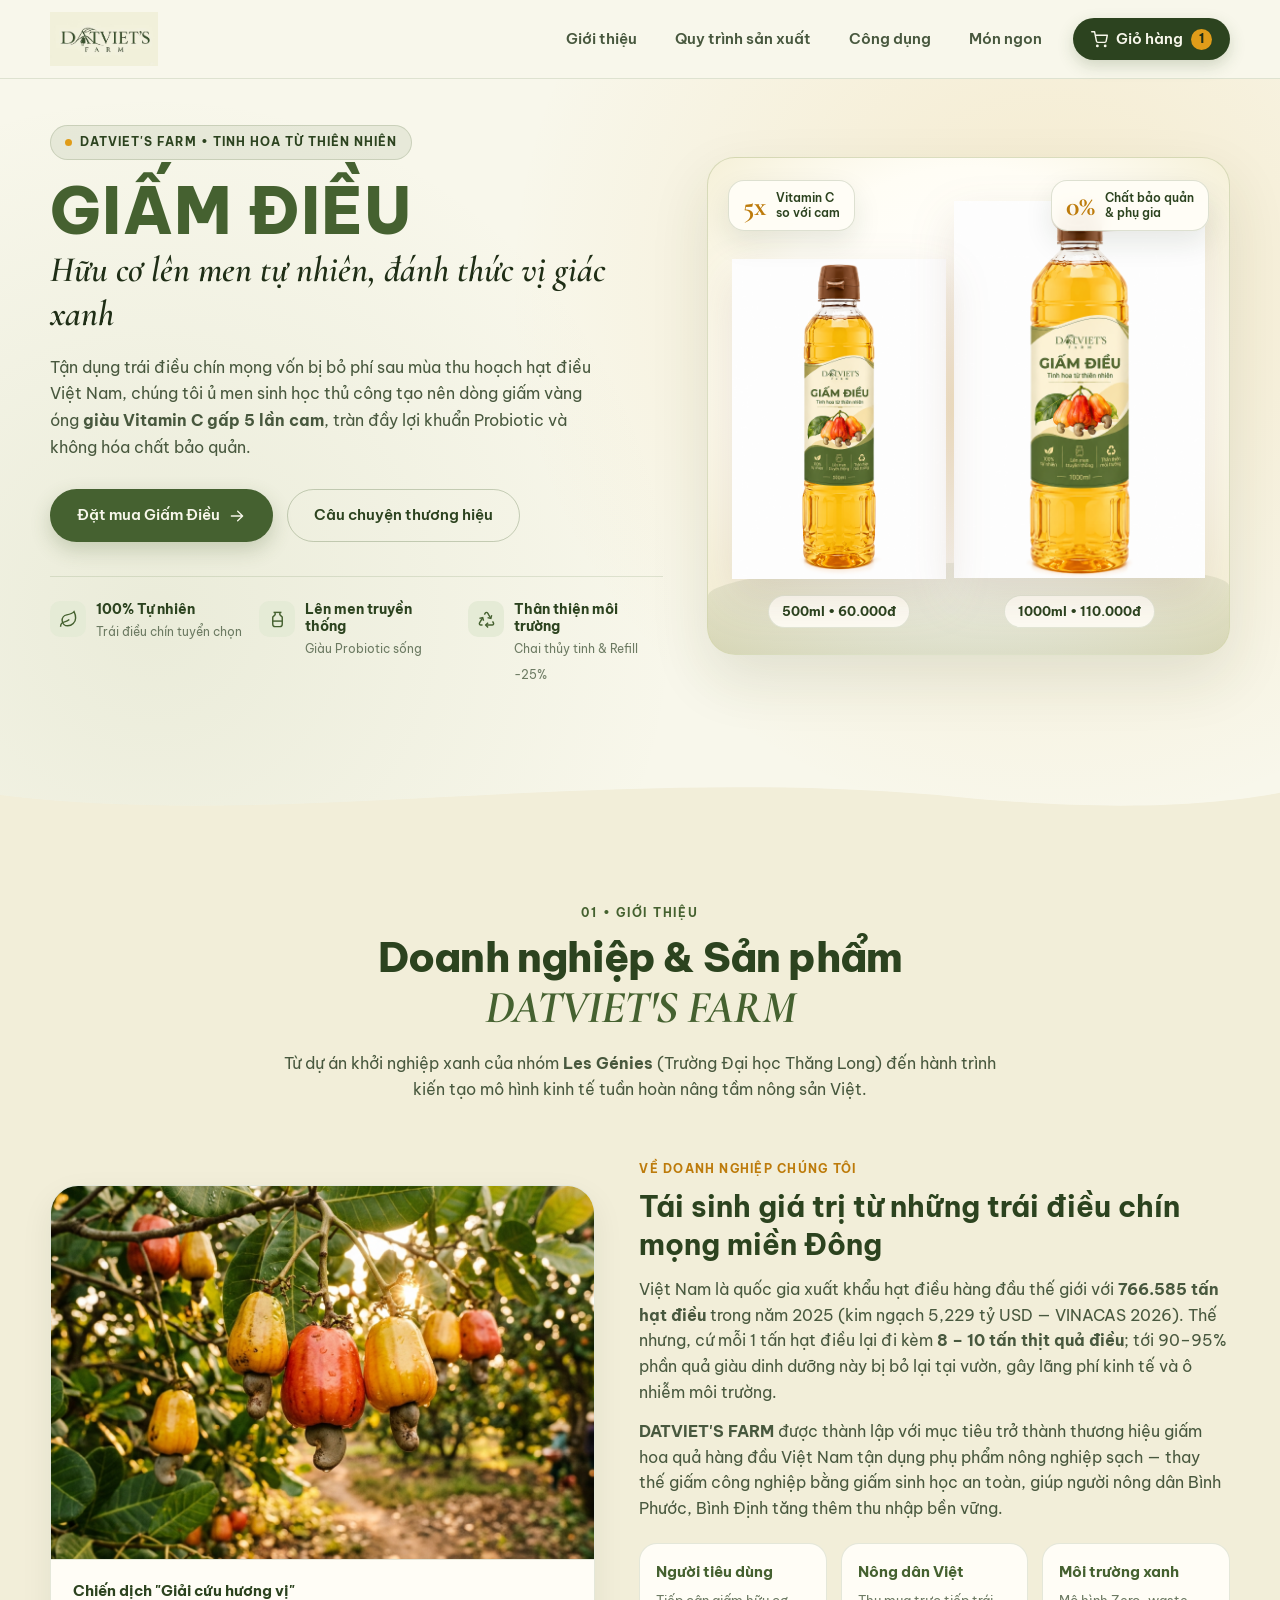
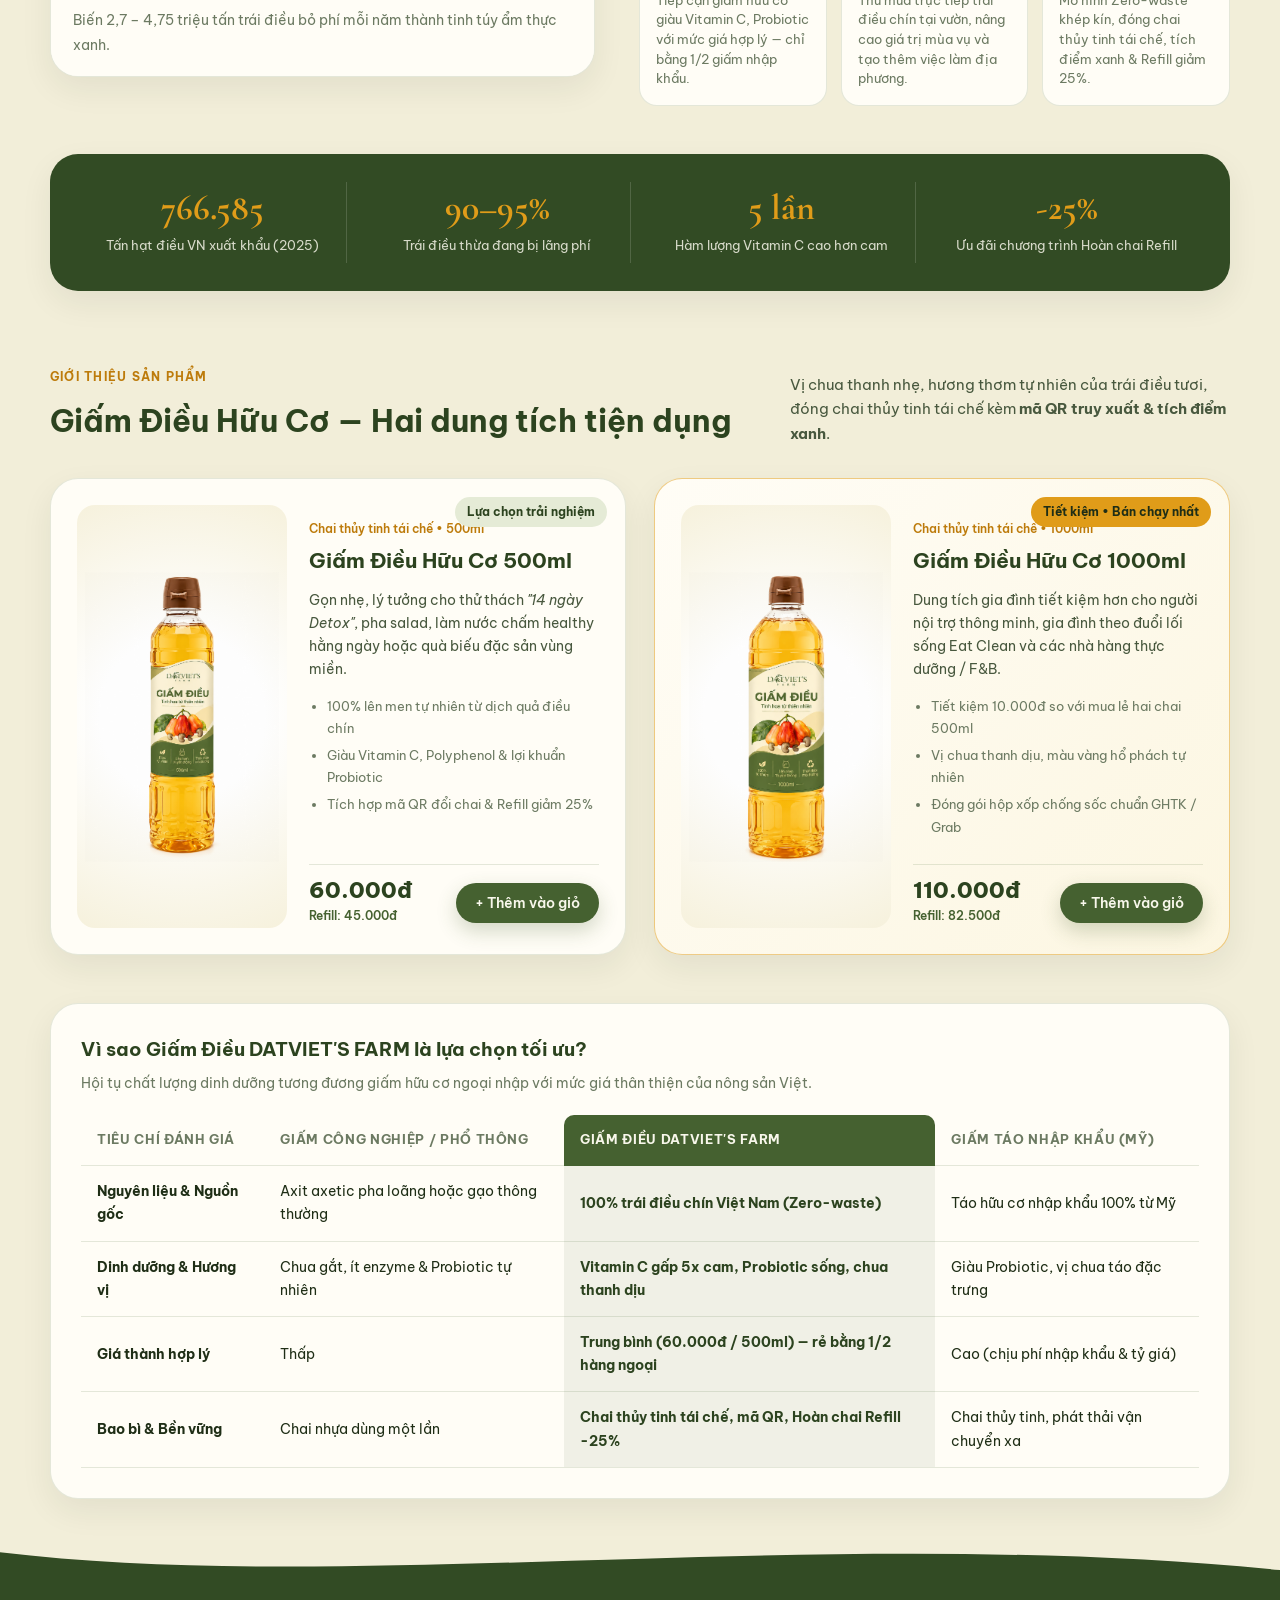
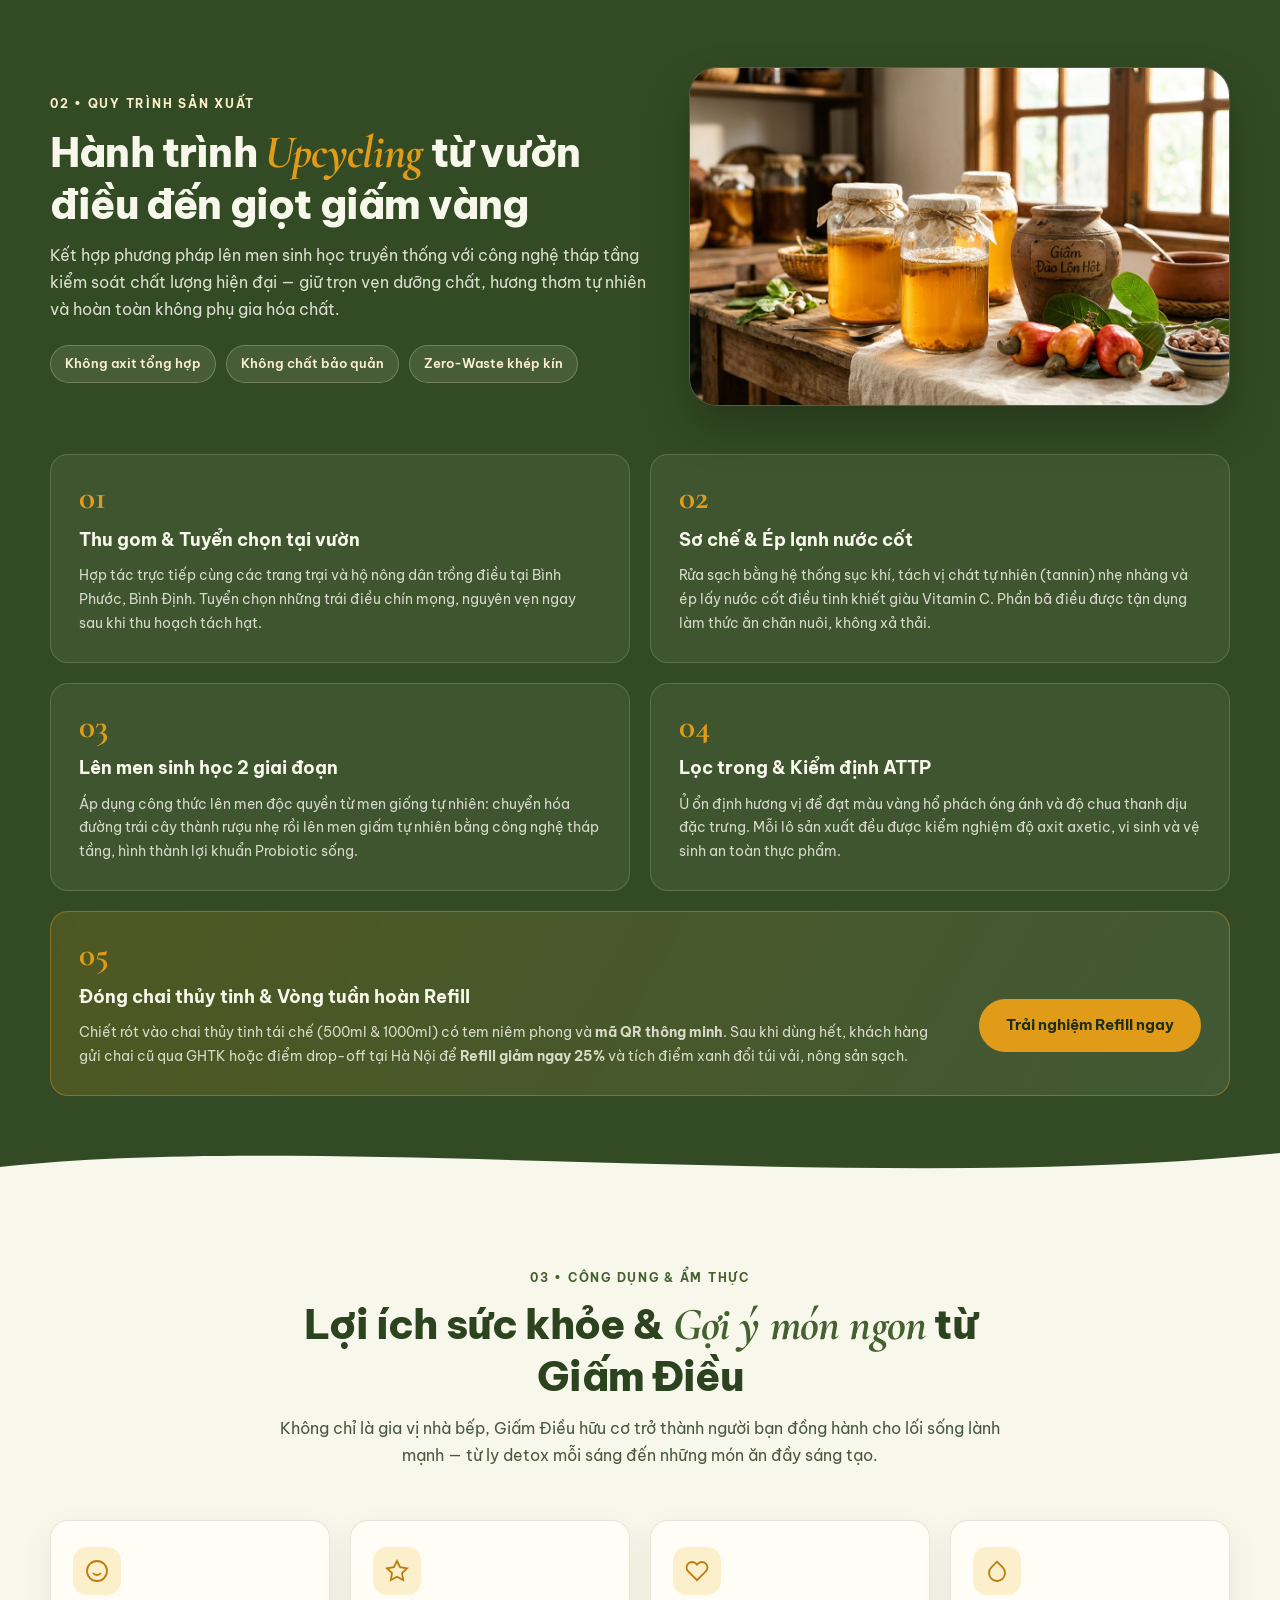
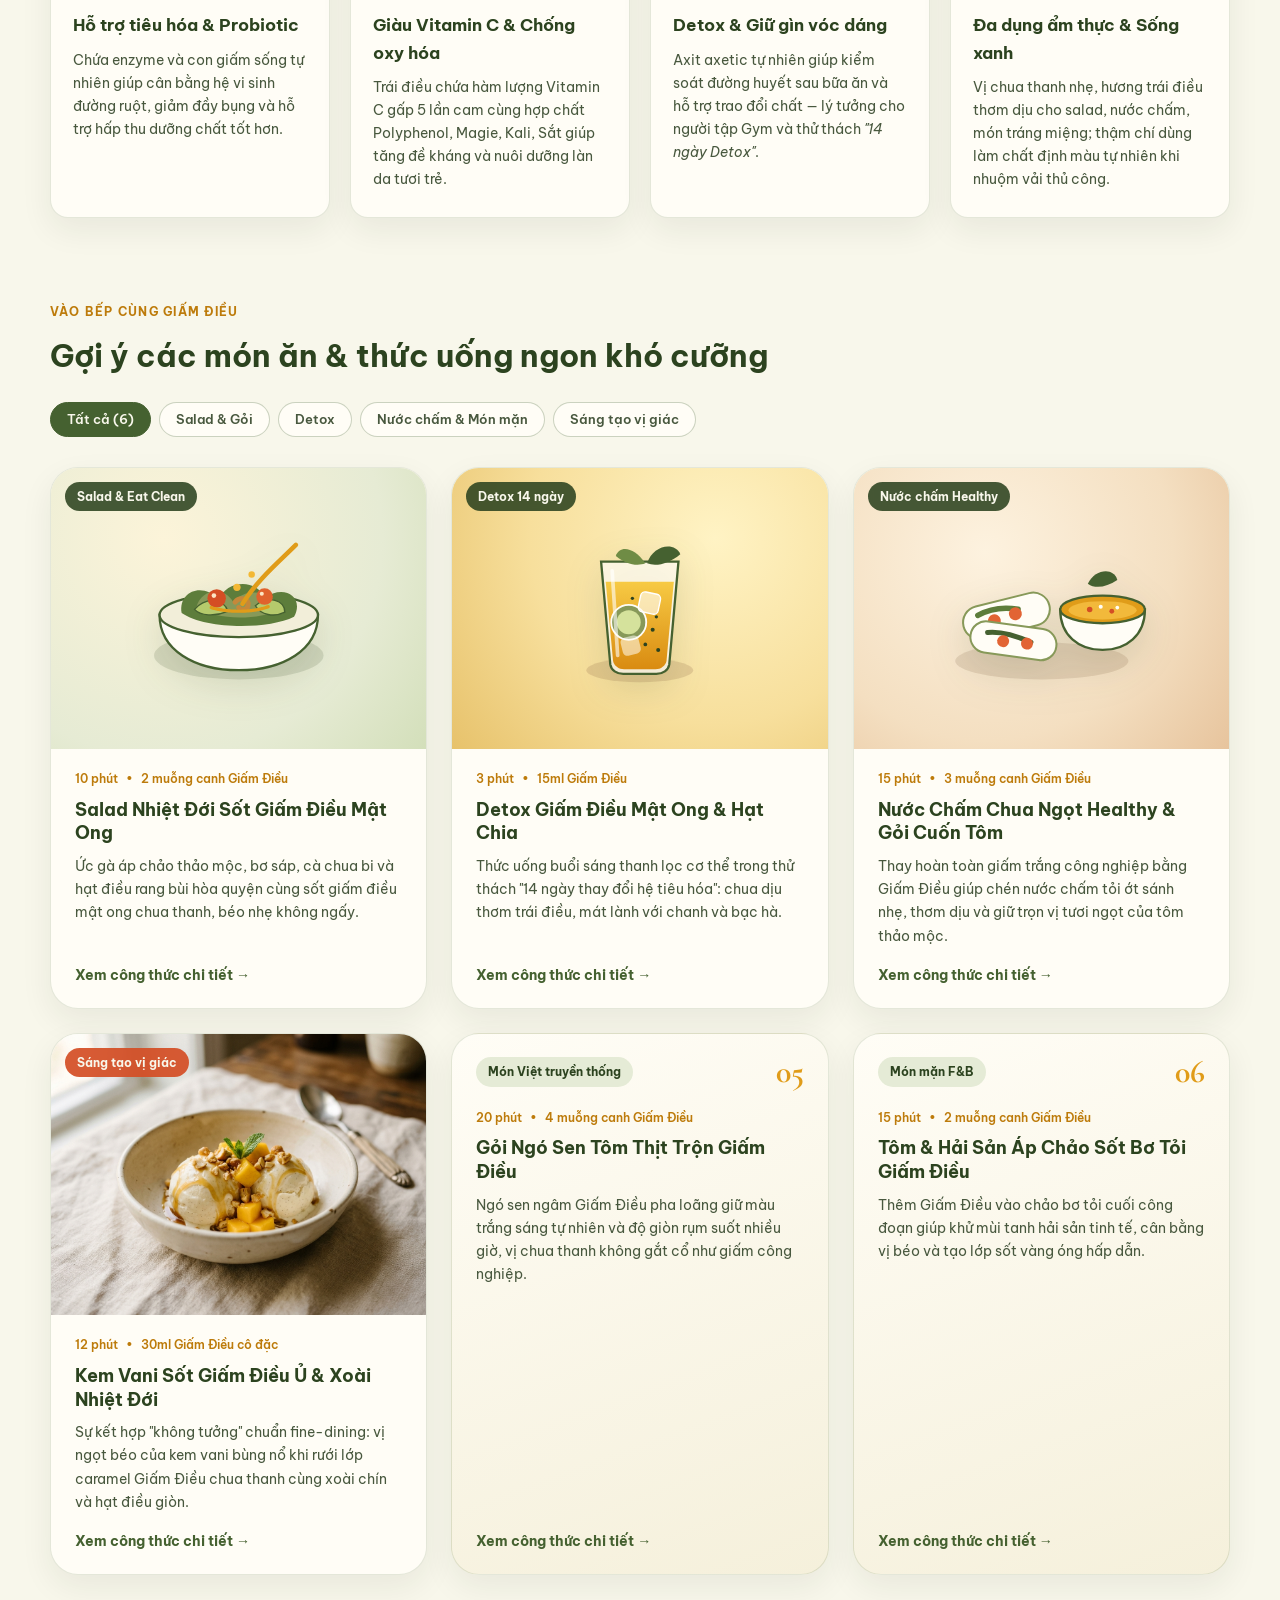
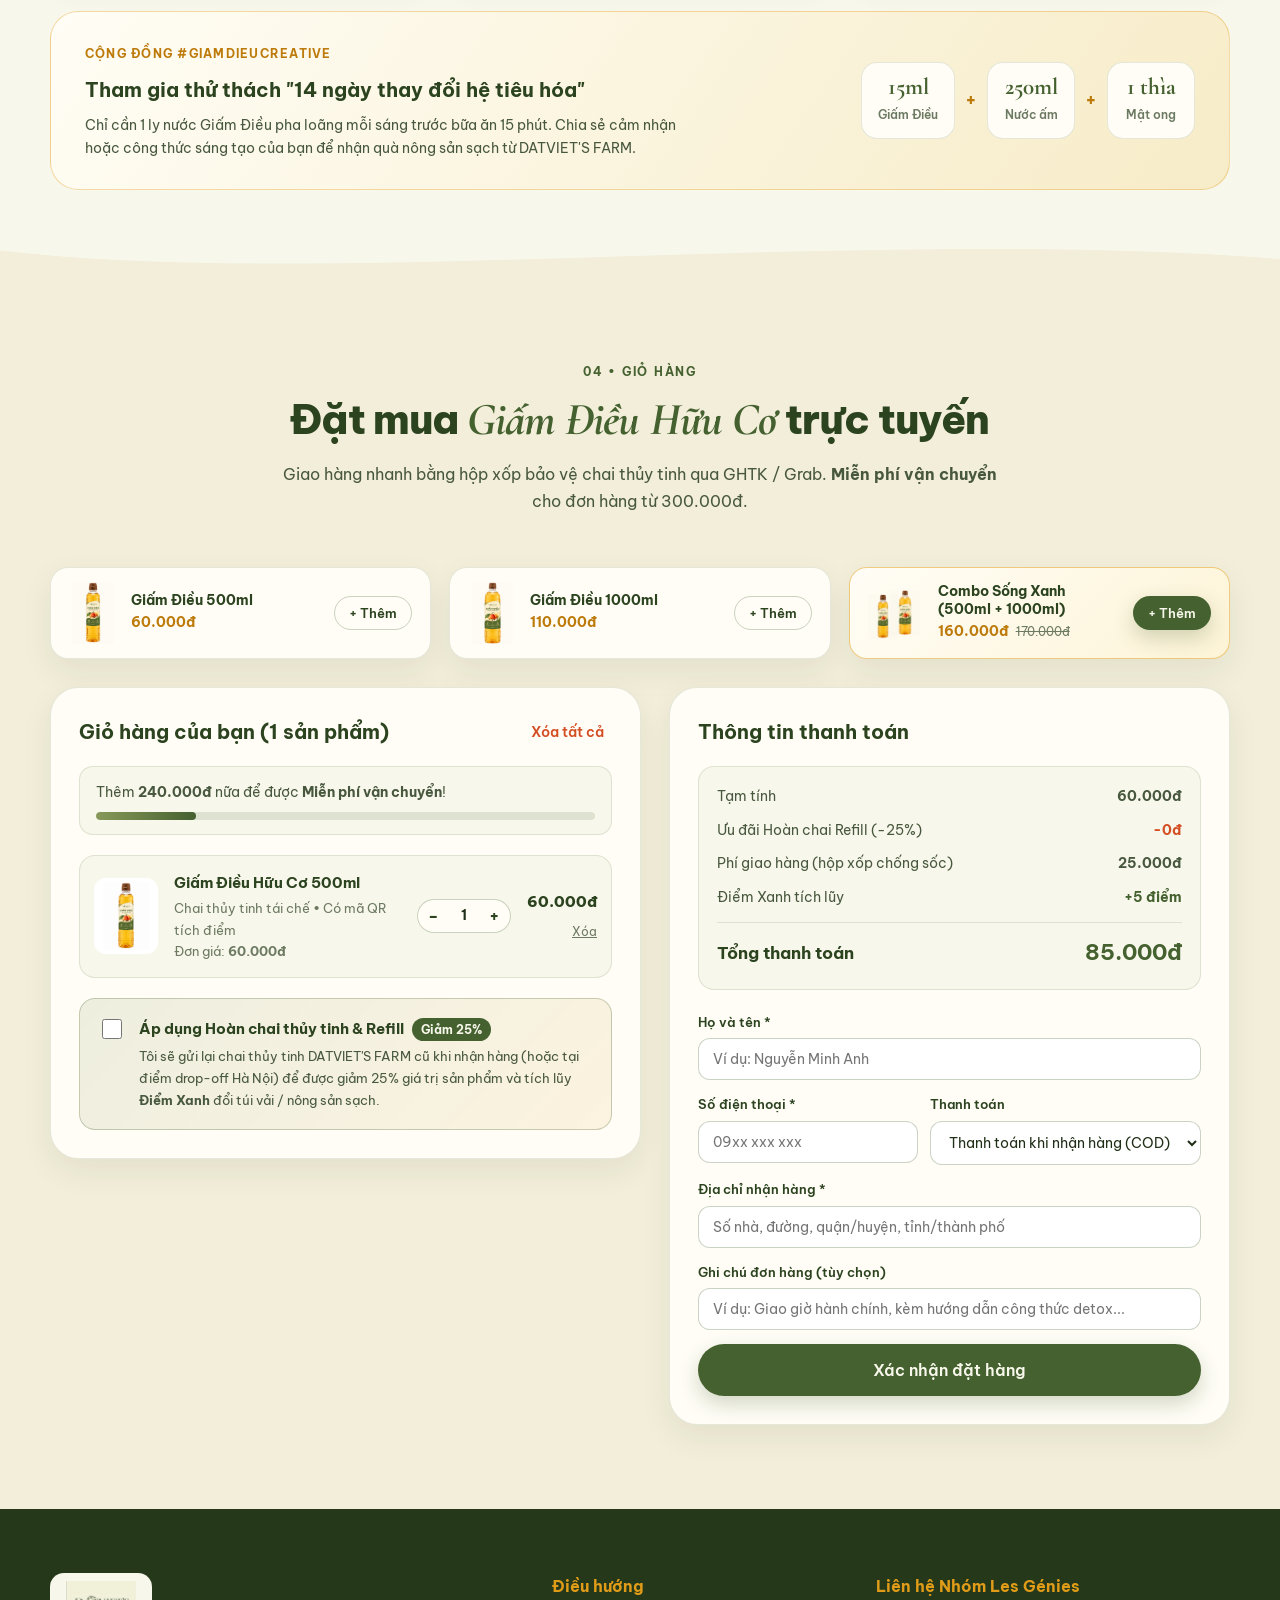
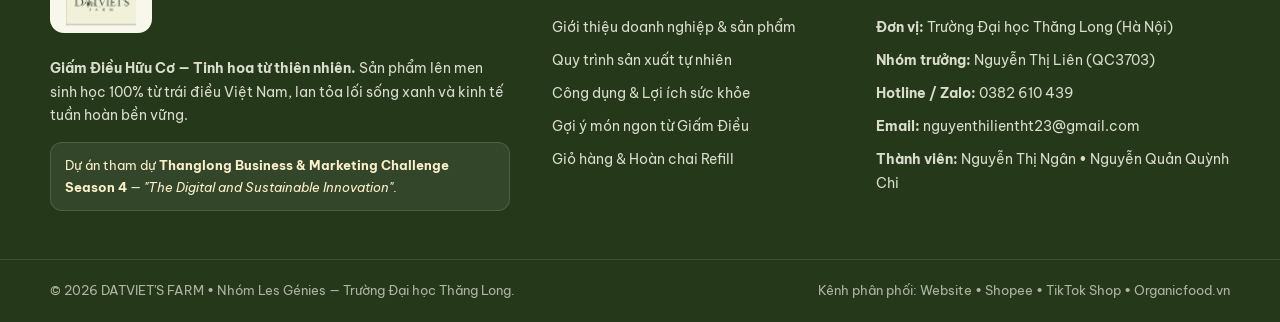
==== index.html @ 560940f7 "Initial commit: DATVIET'S FARM Giam Dieu website" ====
<!DOCTYPE html>
<html lang="vi">
<head>
  <meta charset="UTF-8" />
  <meta name="viewport" content="width=device-width, initial-scale=1.0" />
  <title>Giấm Điều Hữu Cơ — DATVIET'S FARM | Tinh hoa từ thiên nhiên</title>
  <meta name="description" content="Giấm Điều hữu cơ 100% lên men tự nhiên từ trái điều Việt Nam. Giàu Vitamin C gấp 5 lần cam, lợi khuẩn Probiotic, mô hình hoàn chai Refill bền vững từ DATVIET'S FARM (Nhóm Les Génies)." />

  <!-- Google Fonts matching DATVIET'S FARM logo serif & GIẤM ĐIỀU clean Vietnamese sans -->
  <link rel="preconnect" href="https://fonts.googleapis.com" />
  <link rel="preconnect" href="https://fonts.gstatic.com" crossorigin />
  <link href="https://fonts.googleapis.com/css2?family=Be+Vietnam+Pro:ital,wght@0,300;0,400;0,500;0,600;0,700;0,800;1,400&family=Cormorant+Garamond:ital,wght@0,500;0,600;0,700;1,500;1,600&display=swap" rel="stylesheet" />

  <link rel="stylesheet" href="styles.css" />
</head>
<body>
  <!-- ================= HEADER ================= -->
  <header class="site-header" id="siteHeader">
    <div class="container header-inner">
      <a href="#top" class="brand-logo" aria-label="DATVIET'S FARM Trang chủ">
        <img src="images/logo.jpg" alt="DATVIET'S FARM Logo" class="brand-logo-img" />
      </a>

      <nav class="main-nav" id="mainNav" aria-label="Điều hướng chính">
        <a href="#gioi-thieu" class="nav-link active">Giới thiệu</a>
        <a href="#quy-trinh" class="nav-link">Quy trình sản xuất</a>
        <a href="#cong-dung" class="nav-link">Công dụng</a>
        <a href="#mon-an" class="nav-link nav-link-sub">Món ngon</a>
        <a href="#gio-hang" class="nav-link nav-cart-pill" id="headerCartBtn">
          <svg class="icon-cart" viewBox="0 0 24 24" fill="none" stroke="currentColor" stroke-width="2" stroke-linecap="round" stroke-linejoin="round" aria-hidden="true">
            <circle cx="9" cy="21" r="1"></circle>
            <circle cx="20" cy="21" r="1"></circle>
            <path d="M1 1h4l2.68 13.39a2 2 0 0 0 2 1.61h9.72a2 2 0 0 0 2-1.61L23 6H6"></path>
          </svg>
          <span>Giỏ hàng</span>
          <span class="cart-badge" id="headerCartCount">1</span>
        </a>
      </nav>

      <button class="mobile-menu-btn" id="mobileMenuBtn" aria-label="Mở menu" aria-expanded="false">
        <span></span>
        <span></span>
        <span></span>
      </button>
    </div>
  </header>

  <!-- ================= HERO SECTION ================= -->
  <main id="top">
    <section class="hero-section">
      <div class="container hero-grid">
        <div class="hero-copy reveal">
          <div class="eyebrow-tag">
            <span class="eyebrow-dot"></span>
            DATVIET'S FARM &bull; Tinh hoa từ thiên nhiên
          </div>
          <h1 class="hero-title">
            <span class="hero-title-brand">GIẤM ĐIỀU</span>
            <span class="hero-title-serif">Hữu cơ lên men tự nhiên, đánh thức vị giác xanh</span>
          </h1>
          <p class="hero-desc">
            Tận dụng trái điều chín mọng vốn bị bỏ phí sau mùa thu hoạch hạt điều Việt Nam, chúng tôi ủ men sinh học thủ công tạo nên dòng giấm vàng óng <strong>giàu Vitamin C gấp 5 lần cam</strong>, tràn đầy lợi khuẩn Probiotic và không hóa chất bảo quản.
          </p>

          <div class="hero-actions">
            <a href="#gio-hang" class="btn btn-primary">
              Đặt mua Giấm Điều
              <svg viewBox="0 0 20 20" fill="currentColor" aria-hidden="true"><path fill-rule="evenodd" d="M3 10a.75.75 0 01.75-.75h10.638L10.23 5.29a.75.75 0 111.04-1.08l5.5 5.25a.75.75 0 010 1.08l-5.5 5.25a.75.75 0 11-1.04-1.08l4.158-3.96H3.75A.75.75 0 013 10z" clip-rule="evenodd"/></svg>
            </a>
            <a href="#gioi-thieu" class="btn btn-outline">Câu chuyện thương hiệu</a>
          </div>

          <div class="hero-pillars">
            <div class="pillar-item">
              <div class="pillar-icon">
                <svg viewBox="0 0 24 24" fill="none" stroke="currentColor" stroke-width="1.8"><path d="M11 20A7 7 0 0 1 9.8 6.1C15.5 5 17 4.48 19 2c1 2 2 4.18 2 8 0 5.5-4.78 10-10 10Z"/><path d="M2 21c0-3 1.85-5.36 5.08-6C9.5 14.52 12 13 13 12"/></svg>
              </div>
              <div>
                <strong>100% Tự nhiên</strong>
                <span>Trái điều chín tuyển chọn</span>
              </div>
            </div>
            <div class="pillar-item">
              <div class="pillar-icon">
                <svg viewBox="0 0 24 24" fill="none" stroke="currentColor" stroke-width="1.8"><path d="M7 3h10"/><path d="M9 3v3l-3 3v9a3 3 0 0 0 3 3h6a3 3 0 0 0 3-3V9l-3-3V3"/><path d="M6 14h12"/></svg>
              </div>
              <div>
                <strong>Lên men truyền thống</strong>
                <span>Giàu Probiotic sống</span>
              </div>
            </div>
            <div class="pillar-item">
              <div class="pillar-icon">
                <svg viewBox="0 0 24 24" fill="none" stroke="currentColor" stroke-width="1.8"><path d="M7 19H4.815a1.83 1.83 0 0 1-1.57-.881 1.785 1.785 0 0 1-.004-1.784L7.196 9.5"/><path d="M11 19h8.2a1.8 1.8 0 0 0 1.55-.89 1.78 1.78 0 0 0-.01-1.78l-1.14-1.97"/><path d="m14 16-3 3 3 3"/><path d="M8.293 13.596 7.196 9.5 3.1 10.598"/><path d="m9.344 5.811 1.093-1.892A1.83 1.83 0 0 1 11.985 3a1.784 1.784 0 0 1 1.546.888l3.943 6.843"/><path d="m13.378 9.633 4.096 1.098 1.097-4.096"/></svg>
              </div>
              <div>
                <strong>Thân thiện môi trường</strong>
                <span>Chai thủy tinh &amp; Refill -25%</span>
              </div>
            </div>
          </div>
        </div>

        <div class="hero-visual reveal">
          <div class="bottle-stage">
            <div class="stage-glow"></div>
            <div class="stage-wave"></div>
            <div class="bottles-showcase">
              <figure class="bottle-figure bottle-500">
                <img src="images/500ml.webp" alt="Chai Giấm Điều DATVIET'S FARM 500ml" />
                <figcaption>500ml &bull; 60.000đ</figcaption>
              </figure>
              <figure class="bottle-figure bottle-1000">
                <img src="images/1000ml.webp" alt="Chai Giấm Điều DATVIET'S FARM 1000ml" />
                <figcaption>1000ml &bull; 110.000đ</figcaption>
              </figure>
            </div>
            <div class="floating-badge badge-top">
              <span class="badge-num">5x</span>
              <span class="badge-text">Vitamin C<br/>so với cam</span>
            </div>
            <div class="floating-badge badge-bottom">
              <span class="badge-num">0%</span>
              <span class="badge-text">Chất bảo quản<br/>&amp; phụ gia</span>
            </div>
          </div>
        </div>
      </div>

      <!-- Signature organic wave echoed from bottle label -->
      <div class="section-wave wave-to-warm" aria-hidden="true">
        <svg viewBox="0 0 1440 90" preserveAspectRatio="none">
          <path d="M0,45 C320,95 680,0 1080,48 C1260,70 1370,58 1440,42 L1440,90 L0,90 Z" fill="#F2EED9"></path>
        </svg>
      </div>
    </section>

    <!-- ================= SECTION 1: GIỚI THIỆU (DOANH NGHIỆP & SẢN PHẨM) ================= -->
    <section class="section section-warm" id="gioi-thieu">
      <div class="container">
        <div class="section-header center reveal">
          <span class="section-kicker">01 &bull; Giới thiệu</span>
          <h2 class="section-title">Doanh nghiệp &amp; Sản phẩm <span class="serif-accent">DATVIET'S FARM</span></h2>
          <p class="section-lead">
            Từ dự án khởi nghiệp xanh của nhóm <strong>Les Génies</strong> (Trường Đại học Thăng Long) đến hành trình kiến tạo mô hình kinh tế tuần hoàn nâng tầm nông sản Việt.
          </p>
        </div>

        <!-- 1A. Doanh nghiệp -->
        <div class="about-grid reveal">
          <div class="about-media">
            <div class="editorial-frame">
              <img src="images/cashew-orchard.jpg" alt="Vườn điều chín mọng miền Đông Nam Bộ" loading="lazy" />
              <div class="frame-caption">
                <strong>Chiến dịch "Giải cứu hương vị"</strong>
                <span>Biến 2,7 – 4,75 triệu tấn trái điều bỏ phí mỗi năm thành tinh túy ẩm thực xanh.</span>
              </div>
            </div>
          </div>

          <div class="about-content">
            <span class="sub-tag">Về doanh nghiệp chúng tôi</span>
            <h3 class="about-heading">Tái sinh giá trị từ những trái điều chín mọng miền Đông</h3>
            <p>
              Việt Nam là quốc gia xuất khẩu hạt điều hàng đầu thế giới với <strong>766.585 tấn hạt điều</strong> trong năm 2025 (kim ngạch 5,229 tỷ USD — VINACAS 2026). Thế nhưng, cứ mỗi 1 tấn hạt điều lại đi kèm <strong>8 – 10 tấn thịt quả điều</strong>; tới 90–95% phần quả giàu dinh dưỡng này bị bỏ lại tại vườn, gây lãng phí kinh tế và ô nhiễm môi trường.
            </p>
            <p>
              <strong>DATVIET'S FARM</strong> được thành lập với mục tiêu trở thành thương hiệu giấm hoa quả hàng đầu Việt Nam tận dụng phụ phẩm nông nghiệp sạch — thay thế giấm công nghiệp bằng giấm sinh học an toàn, giúp người nông dân Bình Phước, Bình Định tăng thêm thu nhập bền vững.
            </p>

            <div class="mission-cards">
              <div class="mission-card">
                <h4>Người tiêu dùng</h4>
                <p>Tiếp cận giấm hữu cơ giàu Vitamin C, Probiotic với mức giá hợp lý — chỉ bằng 1/2 giấm nhập khẩu.</p>
              </div>
              <div class="mission-card">
                <h4>Nông dân Việt</h4>
                <p>Thu mua trực tiếp trái điều chín tại vườn, nâng cao giá trị mùa vụ và tạo thêm việc làm địa phương.</p>
              </div>
              <div class="mission-card">
                <h4>Môi trường xanh</h4>
                <p>Mô hình Zero-waste khép kín, đóng chai thủy tinh tái chế, tích điểm xanh &amp; Refill giảm 25%.</p>
              </div>
            </div>
          </div>
        </div>

        <!-- Impact Numbers Strip -->
        <div class="impact-strip reveal">
          <div class="impact-item">
            <span class="impact-num">766.585</span>
            <span class="impact-label">Tấn hạt điều VN xuất khẩu (2025)</span>
          </div>
          <div class="impact-item">
            <span class="impact-num">90–95%</span>
            <span class="impact-label">Trái điều thừa đang bị lãng phí</span>
          </div>
          <div class="impact-item">
            <span class="impact-num">5 lần</span>
            <span class="impact-label">Hàm lượng Vitamin C cao hơn cam</span>
          </div>
          <div class="impact-item">
            <span class="impact-num">-25%</span>
            <span class="impact-label">Ưu đãi chương trình Hoàn chai Refill</span>
          </div>
        </div>

        <!-- 1B. Sản phẩm Giấm Điều -->
        <div class="products-block" id="san-pham">
          <div class="block-head reveal">
            <div>
              <span class="sub-tag">Giới thiệu sản phẩm</span>
              <h3 class="block-title">Giấm Điều Hữu Cơ — Hai dung tích tiện dụng</h3>
            </div>
            <p class="block-note">
              Vị chua thanh nhẹ, hương thơm tự nhiên của trái điều tươi, đóng chai thủy tinh tái chế kèm <strong>mã QR truy xuất &amp; tích điểm xanh</strong>.
            </p>
          </div>

          <div class="product-grid">
            <!-- Product 1: 500ml -->
            <article class="product-card reveal">
              <div class="product-badge">Lựa chọn trải nghiệm</div>
              <div class="product-img-wrap">
                <img src="images/500ml.webp" alt="Giấm Điều Hữu Cơ 500ml" loading="lazy" />
              </div>
              <div class="product-info">
                <div class="product-meta">Chai thủy tinh tái chế &bull; 500ml</div>
                <h4 class="product-name">Giấm Điều Hữu Cơ 500ml</h4>
                <p class="product-desc">
                  Gọn nhẹ, lý tưởng cho thử thách <em>"14 ngày Detox"</em>, pha salad, làm nước chấm healthy hằng ngày hoặc quà biếu đặc sản vùng miền.
                </p>
                <ul class="product-specs">
                  <li>100% lên men tự nhiên từ dịch quả điều chín</li>
                  <li>Giàu Vitamin C, Polyphenol &amp; lợi khuẩn Probiotic</li>
                  <li>Tích hợp mã QR đổi chai &amp; Refill giảm 25%</li>
                </ul>
                <div class="product-footer">
                  <div class="price-box">
                    <span class="price-current">60.000đ</span>
                    <span class="price-sub">Refill: 45.000đ</span>
                  </div>
                  <button class="btn btn-primary btn-sm add-to-cart-btn" data-id="giam-500">
                    + Thêm vào giỏ
                  </button>
                </div>
              </div>
            </article>

            <!-- Product 2: 1000ml -->
            <article class="product-card product-featured reveal">
              <div class="product-badge badge-gold">Tiết kiệm &bull; Bán chạy nhất</div>
              <div class="product-img-wrap">
                <img src="images/1000ml.webp" alt="Giấm Điều Hữu Cơ 1000ml" loading="lazy" />
              </div>
              <div class="product-info">
                <div class="product-meta">Chai thủy tinh tái chế &bull; 1000ml</div>
                <h4 class="product-name">Giấm Điều Hữu Cơ 1000ml</h4>
                <p class="product-desc">
                  Dung tích gia đình tiết kiệm hơn cho người nội trợ thông minh, gia đình theo đuổi lối sống Eat Clean và các nhà hàng thực dưỡng / F&amp;B.
                </p>
                <ul class="product-specs">
                  <li>Tiết kiệm 10.000đ so với mua lẻ hai chai 500ml</li>
                  <li>Vị chua thanh dịu, màu vàng hổ phách tự nhiên</li>
                  <li>Đóng gói hộp xốp chống sốc chuẩn GHTK / Grab</li>
                </ul>
                <div class="product-footer">
                  <div class="price-box">
                    <span class="price-current">110.000đ</span>
                    <span class="price-sub">Refill: 82.500đ</span>
                  </div>
                  <button class="btn btn-primary btn-sm add-to-cart-btn" data-id="giam-1000">
                    + Thêm vào giỏ
                  </button>
                </div>
              </div>
            </article>
          </div>

          <!-- Competitive Comparison Table -->
          <div class="comparison-wrap reveal">
            <div class="comparison-head">
              <h4>Vì sao Giấm Điều DATVIET'S FARM là lựa chọn tối ưu?</h4>
              <p>Hội tụ chất lượng dinh dưỡng tương đương giấm hữu cơ ngoại nhập với mức giá thân thiện của nông sản Việt.</p>
            </div>
            <div class="table-scroll">
              <table class="compare-table">
                <thead>
                  <tr>
                    <th>Tiêu chí đánh giá</th>
                    <th>Giấm công nghiệp / phổ thông</th>
                    <th class="highlight-col">Giấm Điều DATVIET'S FARM</th>
                    <th>Giấm táo nhập khẩu (Mỹ)</th>
                  </tr>
                </thead>
                <tbody>
                  <tr>
                    <td><strong>Nguyên liệu &amp; Nguồn gốc</strong></td>
                    <td>Axit axetic pha loãng hoặc gạo thông thường</td>
                    <td class="highlight-col"><strong>100% trái điều chín Việt Nam (Zero-waste)</strong></td>
                    <td>Táo hữu cơ nhập khẩu 100% từ Mỹ</td>
                  </tr>
                  <tr>
                    <td><strong>Dinh dưỡng &amp; Hương vị</strong></td>
                    <td>Chua gắt, ít enzyme &amp; Probiotic tự nhiên</td>
                    <td class="highlight-col"><strong>Vitamin C gấp 5x cam, Probiotic sống, chua thanh dịu</strong></td>
                    <td>Giàu Probiotic, vị chua táo đặc trưng</td>
                  </tr>
                  <tr>
                    <td><strong>Giá thành hợp lý</strong></td>
                    <td>Thấp</td>
                    <td class="highlight-col"><strong>Trung bình (60.000đ / 500ml) — rẻ bằng 1/2 hàng ngoại</strong></td>
                    <td>Cao (chịu phí nhập khẩu &amp; tỷ giá)</td>
                  </tr>
                  <tr>
                    <td><strong>Bao bì &amp; Bền vững</strong></td>
                    <td>Chai nhựa dùng một lần</td>
                    <td class="highlight-col"><strong>Chai thủy tinh tái chế, mã QR, Hoàn chai Refill -25%</strong></td>
                    <td>Chai thủy tinh, phát thải vận chuyển xa</td>
                  </tr>
                </tbody>
              </table>
            </div>
          </div>
        </div>
      </div>

      <div class="section-wave wave-to-green" aria-hidden="true">
        <svg viewBox="0 0 1440 90" preserveAspectRatio="none">
          <path d="M0,30 C400,90 920,-10 1440,55 L1440,90 L0,90 Z" fill="#324B24"></path>
        </svg>
      </div>
    </section>

    <!-- ================= SECTION 2: QUY TRÌNH SẢN XUẤT ================= -->
    <section class="section section-green" id="quy-trinh">
      <div class="container">
        <div class="process-intro reveal">
          <div class="process-intro-copy">
            <span class="section-kicker kicker-light">02 &bull; Quy trình sản xuất</span>
            <h2 class="section-title title-light">Hành trình <span class="serif-accent-gold">Upcycling</span> từ vườn điều đến giọt giấm vàng</h2>
            <p class="section-lead lead-light">
              Kết hợp phương pháp lên men sinh học truyền thống với công nghệ tháp tầng kiểm soát chất lượng hiện đại — giữ trọn vẹn dưỡng chất, hương thơm tự nhiên và hoàn toàn không phụ gia hóa chất.
            </p>
            <div class="process-badges">
              <span>Không axit tổng hợp</span>
              <span>Không chất bảo quản</span>
              <span>Zero-Waste khép kín</span>
            </div>
          </div>

          <div class="process-intro-media">
            <img src="images/fermentation.jpg" alt="Quy trình lên men tự nhiên Giấm Điều trong hũ thủy tinh" loading="lazy" />
          </div>
        </div>

        <!-- 5 Steps Timeline -->
        <div class="steps-grid">
          <article class="step-card reveal">
            <div class="step-num">01</div>
            <h3 class="step-title">Thu gom &amp; Tuyển chọn tại vườn</h3>
            <p class="step-desc">
              Hợp tác trực tiếp cùng các trang trại và hộ nông dân trồng điều tại Bình Phước, Bình Định. Tuyển chọn những trái điều chín mọng, nguyên vẹn ngay sau khi thu hoạch tách hạt.
            </p>
          </article>

          <article class="step-card reveal">
            <div class="step-num">02</div>
            <h3 class="step-title">Sơ chế &amp; Ép lạnh nước cốt</h3>
            <p class="step-desc">
              Rửa sạch bằng hệ thống sục khí, tách vị chát tự nhiên (tannin) nhẹ nhàng và ép lấy nước cốt điều tinh khiết giàu Vitamin C. Phần bã điều được tận dụng làm thức ăn chăn nuôi, không xả thải.
            </p>
          </article>

          <article class="step-card reveal">
            <div class="step-num">03</div>
            <h3 class="step-title">Lên men sinh học 2 giai đoạn</h3>
            <p class="step-desc">
              Áp dụng công thức lên men độc quyền từ men giống tự nhiên: chuyển hóa đường trái cây thành rượu nhẹ rồi lên men giấm tự nhiên bằng công nghệ tháp tầng, hình thành lợi khuẩn Probiotic sống.
            </p>
          </article>

          <article class="step-card reveal">
            <div class="step-num">04</div>
            <h3 class="step-title">Lọc trong &amp; Kiểm định ATTP</h3>
            <p class="step-desc">
              Ủ ổn định hương vị để đạt màu vàng hổ phách óng ánh và độ chua thanh dịu đặc trưng. Mỗi lô sản xuất đều được kiểm nghiệm độ axit axetic, vi sinh và vệ sinh an toàn thực phẩm.
            </p>
          </article>

          <article class="step-card step-card-wide reveal">
            <div class="step-num">05</div>
            <div class="step-wide-body">
              <div>
                <h3 class="step-title">Đóng chai thủy tinh &amp; Vòng tuần hoàn Refill</h3>
                <p class="step-desc">
                  Chiết rót vào chai thủy tinh tái chế (500ml &amp; 1000ml) có tem niêm phong và <strong>mã QR thông minh</strong>. Sau khi dùng hết, khách hàng gửi chai cũ qua GHTK hoặc điểm drop-off tại Hà Nội để <strong>Refill giảm ngay 25%</strong> và tích điểm xanh đổi túi vải, nông sản sạch.
                </p>
              </div>
              <a href="#gio-hang" class="btn btn-gold">Trải nghiệm Refill ngay</a>
            </div>
          </article>
        </div>
      </div>

      <div class="section-wave wave-to-cream" aria-hidden="true">
        <svg viewBox="0 0 1440 90" preserveAspectRatio="none">
          <path d="M0,55 C360,5 980,95 1440,35 L1440,90 L0,90 Z" fill="#F8F7EB"></path>
        </svg>
      </div>
    </section>

    <!-- ================= SECTION 3: CÔNG DỤNG & GỢI Ý MÓN ĂN ================= -->
    <section class="section section-cream" id="cong-dung">
      <div class="container">
        <div class="section-header center reveal">
          <span class="section-kicker">03 &bull; Công dụng &amp; Ẩm thực</span>
          <h2 class="section-title">Lợi ích sức khỏe &amp; <span class="serif-accent">Gợi ý món ngon</span> từ Giấm Điều</h2>
          <p class="section-lead">
            Không chỉ là gia vị nhà bếp, Giấm Điều hữu cơ trở thành người bạn đồng hành cho lối sống lành mạnh — từ ly detox mỗi sáng đến những món ăn đầy sáng tạo.
          </p>
        </div>

        <!-- 3A. 4 Core Benefits -->
        <div class="benefits-grid">
          <div class="benefit-card reveal">
            <div class="benefit-icon">
              <svg viewBox="0 0 24 24" fill="none" stroke="currentColor" stroke-width="1.8"><path d="M12 22c5.523 0 10-4.477 10-10S17.523 2 12 2 2 6.477 2 12s4.477 10 10 10z"/><path d="M8 14s1.5 2 4 2 4-2 4-2"/><line x1="9" y1="9" x2="9.01" y2="9"/><line x1="15" y1="9" x2="15.01" y2="9"/></svg>
            </div>
            <h3>Hỗ trợ tiêu hóa &amp; Probiotic</h3>
            <p>Chứa enzyme và con giấm sống tự nhiên giúp cân bằng hệ vi sinh đường ruột, giảm đầy bụng và hỗ trợ hấp thu dưỡng chất tốt hơn.</p>
          </div>

          <div class="benefit-card reveal">
            <div class="benefit-icon">
              <svg viewBox="0 0 24 24" fill="none" stroke="currentColor" stroke-width="1.8"><polygon points="12 2 15.09 8.26 22 9.27 17 14.14 18.18 21.02 12 17.77 5.82 21.02 7 14.14 2 9.27 8.91 8.26 12 2"/></svg>
            </div>
            <h3>Giàu Vitamin C &amp; Chống oxy hóa</h3>
            <p>Trái điều chứa hàm lượng Vitamin C gấp 5 lần cam cùng hợp chất Polyphenol, Magie, Kali, Sắt giúp tăng đề kháng và nuôi dưỡng làn da tươi trẻ.</p>
          </div>

          <div class="benefit-card reveal">
            <div class="benefit-icon">
              <svg viewBox="0 0 24 24" fill="none" stroke="currentColor" stroke-width="1.8"><path d="M20.84 4.61a5.5 5.5 0 0 0-7.78 0L12 5.67l-1.06-1.06a5.5 5.5 0 0 0-7.78 7.78l1.06 1.06L12 21.23l7.78-7.78 1.06-1.06a5.5 5.5 0 0 0 0-7.78z"/></svg>
            </div>
            <h3>Detox &amp; Giữ gìn vóc dáng</h3>
            <p>Axit axetic tự nhiên giúp kiểm soát đường huyết sau bữa ăn và hỗ trợ trao đổi chất — lý tưởng cho người tập Gym và thử thách <em>"14 ngày Detox"</em>.</p>
          </div>

          <div class="benefit-card reveal">
            <div class="benefit-icon">
              <svg viewBox="0 0 24 24" fill="none" stroke="currentColor" stroke-width="1.8"><path d="M12 2.69l5.66 5.66a8 8 0 1 1-11.31 0z"/></svg>
            </div>
            <h3>Đa dụng ẩm thực &amp; Sống xanh</h3>
            <p>Vị chua thanh nhẹ, hương trái điều thơm dịu cho salad, nước chấm, món tráng miệng; thậm chí dùng làm chất định màu tự nhiên khi nhuộm vải thủ công.</p>
          </div>
        </div>

        <!-- 3B. Gợi ý các món ăn sử dụng Giấm Điều -->
        <div class="recipes-block" id="mon-an">
          <div class="recipes-head reveal">
            <div>
              <span class="sub-tag">Vào bếp cùng Giấm Điều</span>
              <h3 class="block-title">Gợi ý các món ăn &amp; thức uống ngon khó cưỡng</h3>
            </div>
            <div class="recipe-filters" role="tablist" aria-label="Lọc món ăn theo nhóm">
              <button class="filter-btn active" data-filter="all" role="tab" aria-selected="true">Tất cả (6)</button>
              <button class="filter-btn" data-filter="salad" role="tab" aria-selected="false">Salad &amp; Gỏi</button>
              <button class="filter-btn" data-filter="detox" role="tab" aria-selected="false">Detox</button>
              <button class="filter-btn" data-filter="dip" role="tab" aria-selected="false">Nước chấm &amp; Món mặn</button>
              <button class="filter-btn" data-filter="creative" role="tab" aria-selected="false">Sáng tạo vị giác</button>
            </div>
          </div>

          <div class="recipes-grid" id="recipesGrid">
            <!-- Recipe 1 -->
            <article class="recipe-card reveal" data-category="salad" data-recipe="salad-nhiet-doi">
              <div class="recipe-img-wrap">
                <div class="recipe-art-plate plate-salad" role="img" aria-label="Minh họa Salad Nhiệt Đới Sốt Giấm Điều Mật Ong">
                  <svg viewBox="0 0 260 190" fill="none" xmlns="http://www.w3.org/2000/svg">
                    <ellipse cx="130" cy="146" rx="92" ry="26" fill="#324B24" opacity="0.14"/>
                    <path d="M44 102C44 140 82 162 130 162C178 162 216 140 216 102H44Z" fill="#FFFDF6" stroke="#456130" stroke-width="2.5"/>
                    <ellipse cx="130" cy="102" rx="86" ry="24" fill="#F2EED9" stroke="#456130" stroke-width="2.5"/>
                    <!-- Crisp salad greens -->
                    <path d="M68 100C64 76 92 66 108 86C116 64 150 62 158 84C178 68 202 82 190 104C162 118 94 118 68 100Z" fill="#5D7D3B"/>
                    <path d="M84 94C88 74 114 70 124 88C136 72 168 74 174 96C152 108 106 108 84 94Z" fill="#879959"/>
                    <!-- Avocado slices -->
                    <path d="M82 96C94 82 114 84 118 98C104 104 88 103 82 96Z" fill="#B5CA6C" stroke="#456130" stroke-width="1.5"/>
                    <path d="M148 92C162 80 180 86 180 99C168 105 154 102 148 92Z" fill="#B5CA6C" stroke="#456130" stroke-width="1.5"/>
                    <!-- Cherry tomatoes -->
                    <circle cx="106" cy="84" r="10" fill="#D44E24"/>
                    <circle cx="103" cy="81" r="2.5" fill="#FDE6C4"/>
                    <circle cx="158" cy="82" r="9" fill="#E0622D"/>
                    <circle cx="155" cy="79" r="2.2" fill="#FDE6C4"/>
                    <!-- Roasted cashews -->
                    <path d="M126 88C131 82 142 84 140 92C139 97 132 98 130 94" stroke="#C5883A" stroke-width="5.5" stroke-linecap="round"/>
                    <!-- Golden cashew vinegar drizzle -->
                    <path d="M192 26C174 44 150 64 134 90" stroke="#E09C19" stroke-width="5" stroke-linecap="round"/>
                    <path d="M100 94C116 99 144 100 162 93" stroke="#E09C19" stroke-width="3.5" stroke-linecap="round" stroke-dasharray="1 0"/>
                    <circle cx="128" cy="72" r="4" fill="#F3B834"/>
                    <circle cx="144" cy="58" r="3.5" fill="#F3B834"/>
                  </svg>
                </div>
                <span class="recipe-cat">Salad &amp; Eat Clean</span>
              </div>
              <div class="recipe-body">
                <div class="recipe-meta">
                  <span>10 phút</span>
                  <span>&bull;</span>
                  <span>2 muỗng canh Giấm Điều</span>
                </div>
                <h4 class="recipe-title">Salad Nhiệt Đới Sốt Giấm Điều Mật Ong</h4>
                <p class="recipe-summary">
                  Ức gà áp chảo thảo mộc, bơ sáp, cà chua bi và hạt điều rang bùi hòa quyện cùng sốt giấm điều mật ong chua thanh, béo nhẹ không ngấy.
                </p>
                <button class="recipe-btn" data-recipe="salad-nhiet-doi">Xem công thức chi tiết &rarr;</button>
              </div>
            </article>

            <!-- Recipe 2 -->
            <article class="recipe-card reveal" data-category="detox" data-recipe="detox-14-ngay">
              <div class="recipe-img-wrap">
                <div class="recipe-art-plate plate-detox" role="img" aria-label="Minh họa Nước Detox Giấm Điều Mật Ong Hạt Chia">
                  <svg viewBox="0 0 260 190" fill="none" xmlns="http://www.w3.org/2000/svg">
                    <ellipse cx="130" cy="162" rx="58" ry="13" fill="#6E472B" opacity="0.16"/>
                    <!-- Glass body -->
                    <path d="M88 44H172L162 156C161 162 155 166 148 166H112C105 166 99 162 98 156L88 44Z" fill="#FFFDF6" fill-opacity="0.72" stroke="#456130" stroke-width="2.5"/>
                    <!-- Golden cashew vinegar detox liquid -->
                    <path d="M93 66H167L159 152C158 157 153 161 147 161H113C107 161 102 157 101 152L93 66Z" fill="url(#detoxGrad)"/>
                    <defs>
                      <linearGradient id="detoxGrad" x1="130" y1="66" x2="130" y2="161" gradientUnits="userSpaceOnUse">
                        <stop stop-color="#F7CA44"/>
                        <stop offset="1" stop-color="#D98B11"/>
                      </linearGradient>
                    </defs>
                    <!-- Lime slice inside -->
                    <circle cx="118" cy="110" r="19" fill="#879959" stroke="#FFFDF6" stroke-width="2"/>
                    <circle cx="118" cy="110" r="13" fill="#D5E29C"/>
                    <!-- Ice cubes -->
                    <rect x="132" y="76" width="22" height="22" rx="5" transform="rotate(12 132 76)" fill="#FFFDF6" fill-opacity="0.65" stroke="#FFFFFF" stroke-width="1.5"/>
                    <rect x="108" y="128" width="20" height="20" rx="5" transform="rotate(-14 108 128)" fill="#FFFDF6" fill-opacity="0.55"/>
                    <!-- Chia seeds -->
                    <circle cx="144" cy="118" r="2.2" fill="#2C431F"/>
                    <circle cx="136" cy="134" r="2" fill="#2C431F"/>
                    <circle cx="150" cy="140" r="2.2" fill="#2C431F"/>
                    <circle cx="122" cy="84" r="1.8" fill="#2C431F"/>
                    <circle cx="148" cy="104" r="1.8" fill="#2C431F"/>
                    <!-- Mint leaves on rim -->
                    <path d="M138 46C144 26 168 22 174 36C162 46 148 50 138 46Z" fill="#456130"/>
                    <path d="M136 46C124 28 108 26 104 38C114 46 126 50 136 46Z" fill="#6F8C45"/>
                    <!-- Glass highlight -->
                    <path d="M100 54L106 146" stroke="#FFFFFF" stroke-width="4" stroke-linecap="round" opacity="0.6"/>
                  </svg>
                </div>
                <span class="recipe-cat">Detox 14 ngày</span>
              </div>
              <div class="recipe-body">
                <div class="recipe-meta">
                  <span>3 phút</span>
                  <span>&bull;</span>
                  <span>15ml Giấm Điều</span>
                </div>
                <h4 class="recipe-title">Detox Giấm Điều Mật Ong &amp; Hạt Chia</h4>
                <p class="recipe-summary">
                  Thức uống buổi sáng thanh lọc cơ thể trong thử thách "14 ngày thay đổi hệ tiêu hóa": chua dịu thơm trái điều, mát lành với chanh và bạc hà.
                </p>
                <button class="recipe-btn" data-recipe="detox-14-ngay">Xem công thức chi tiết &rarr;</button>
              </div>
            </article>

            <!-- Recipe 3 -->
            <article class="recipe-card reveal" data-category="dip" data-recipe="goi-cuon-nuoc-cham">
              <div class="recipe-img-wrap">
                <div class="recipe-art-plate plate-dip" role="img" aria-label="Minh họa Gỏi Cuốn Tôm Thảo Mộc và Nước Chấm Giấm Điều">
                  <svg viewBox="0 0 260 190" fill="none" xmlns="http://www.w3.org/2000/svg">
                    <ellipse cx="130" cy="152" rx="94" ry="20" fill="#6E472B" opacity="0.14"/>
                    <!-- Spring rolls -->
                    <g transform="rotate(-14 96 104)">
                      <rect x="44" y="84" width="96" height="36" rx="18" fill="#FFFDF6" stroke="#879959" stroke-width="2.2"/>
                      <path d="M62 94C76 90 92 92 106 98" stroke="#5D7D3B" stroke-width="6" stroke-linecap="round"/>
                      <circle cx="78" cy="104" r="7" fill="#E26434"/>
                      <circle cx="102" cy="102" r="7" fill="#E26434"/>
                    </g>
                    <g transform="rotate(8 106 132)">
                      <rect x="52" y="114" width="94" height="34" rx="17" fill="#FFFDF6" stroke="#879959" stroke-width="2.2"/>
                      <path d="M70 126C86 122 104 126 118 130" stroke="#456130" stroke-width="5.5" stroke-linecap="round"/>
                      <circle cx="88" cy="133" r="6.5" fill="#E26434"/>
                      <circle cx="114" cy="132" r="6.5" fill="#E26434"/>
                    </g>
                    <!-- Dipping sauce bowl -->
                    <path d="M150 96C150 124 170 140 196 140C222 140 242 124 242 96H150Z" fill="#FFFDF6" stroke="#456130" stroke-width="2.5"/>
                    <ellipse cx="196" cy="96" rx="46" ry="15" fill="#E09C19" stroke="#456130" stroke-width="2.5"/>
                    <ellipse cx="196" cy="97" rx="37" ry="10" fill="#F2B93B"/>
                    <!-- Chili & garlic flecks -->
                    <circle cx="182" cy="96" r="3" fill="#D44E24"/>
                    <circle cx="206" cy="98" r="2.6" fill="#D44E24"/>
                    <circle cx="194" cy="93" r="2.2" fill="#FFFDF6"/>
                    <circle cx="212" cy="94" r="2" fill="#FFFDF6"/>
                    <!-- Fresh herb garnish -->
                    <path d="M180 68C188 52 208 50 212 64C200 72 188 74 180 68Z" fill="#456130"/>
                  </svg>
                </div>
                <span class="recipe-cat">Nước chấm Healthy</span>
              </div>
              <div class="recipe-body">
                <div class="recipe-meta">
                  <span>15 phút</span>
                  <span>&bull;</span>
                  <span>3 muỗng canh Giấm Điều</span>
                </div>
                <h4 class="recipe-title">Nước Chấm Chua Ngọt Healthy &amp; Gỏi Cuốn Tôm</h4>
                <p class="recipe-summary">
                  Thay hoàn toàn giấm trắng công nghiệp bằng Giấm Điều giúp chén nước chấm tỏi ớt sánh nhẹ, thơm dịu và giữ trọn vị tươi ngọt của tôm thảo mộc.
                </p>
                <button class="recipe-btn" data-recipe="goi-cuon-nuoc-cham">Xem công thức chi tiết &rarr;</button>
              </div>
            </article>

            <!-- Recipe 4 -->
            <article class="recipe-card reveal" data-category="creative" data-recipe="kem-vani-giam-dieu">
              <div class="recipe-img-wrap">
                <img src="images/recipe-dessert.jpg" alt="Kem Vani Sốt Giấm Điều Ủ & Xoài Chín" loading="lazy" />
                <span class="recipe-cat badge-coral">Sáng tạo vị giác</span>
              </div>
              <div class="recipe-body">
                <div class="recipe-meta">
                  <span>12 phút</span>
                  <span>&bull;</span>
                  <span>30ml Giấm Điều cô đặc</span>
                </div>
                <h4 class="recipe-title">Kem Vani Sốt Giấm Điều Ủ &amp; Xoài Nhiệt Đới</h4>
                <p class="recipe-summary">
                  Sự kết hợp "không tưởng" chuẩn fine-dining: vị ngọt béo của kem vani bùng nổ khi rưới lớp caramel Giấm Điều chua thanh cùng xoài chín và hạt điều giòn.
                </p>
                <button class="recipe-btn" data-recipe="kem-vani-giam-dieu">Xem công thức chi tiết &rarr;</button>
              </div>
            </article>

            <!-- Recipe 5 (Text-forward editorial card) -->
            <article class="recipe-card recipe-card-editorial reveal" data-category="salad" data-recipe="goi-ngo-sen">
              <div class="editorial-recipe-top">
                <span class="recipe-cat-inline">Món Việt truyền thống</span>
                <span class="recipe-num-tag">05</span>
              </div>
              <div class="recipe-body">
                <div class="recipe-meta">
                  <span>20 phút</span>
                  <span>&bull;</span>
                  <span>4 muỗng canh Giấm Điều</span>
                </div>
                <h4 class="recipe-title">Gỏi Ngó Sen Tôm Thịt Trộn Giấm Điều</h4>
                <p class="recipe-summary">
                  Ngó sen ngâm Giấm Điều pha loãng giữ màu trắng sáng tự nhiên và độ giòn rụm suốt nhiều giờ, vị chua thanh không gắt cổ như giấm công nghiệp.
                </p>
                <button class="recipe-btn" data-recipe="goi-ngo-sen">Xem công thức chi tiết &rarr;</button>
              </div>
            </article>

            <!-- Recipe 6 (Text-forward editorial card) -->
            <article class="recipe-card recipe-card-editorial reveal" data-category="dip" data-recipe="hai-san-sot-bo-toi">
              <div class="editorial-recipe-top">
                <span class="recipe-cat-inline">Món mặn F&amp;B</span>
                <span class="recipe-num-tag">06</span>
              </div>
              <div class="recipe-body">
                <div class="recipe-meta">
                  <span>15 phút</span>
                  <span>&bull;</span>
                  <span>2 muỗng canh Giấm Điều</span>
                </div>
                <h4 class="recipe-title">Tôm &amp; Hải Sản Áp Chảo Sốt Bơ Tỏi Giấm Điều</h4>
                <p class="recipe-summary">
                  Thêm Giấm Điều vào chảo bơ tỏi cuối công đoạn giúp khử mùi tanh hải sản tinh tế, cân bằng vị béo và tạo lớp sốt vàng óng hấp dẫn.
                </p>
                <button class="recipe-btn" data-recipe="hai-san-sot-bo-toi">Xem công thức chi tiết &rarr;</button>
              </div>
            </article>
          </div>

          <!-- 14-day challenge banner -->
          <div class="challenge-banner reveal">
            <div class="challenge-copy">
              <span class="sub-tag">Cộng đồng #GiamDieuCreative</span>
              <h4>Tham gia thử thách "14 ngày thay đổi hệ tiêu hóa"</h4>
              <p>Chỉ cần 1 ly nước Giấm Điều pha loãng mỗi sáng trước bữa ăn 15 phút. Chia sẻ cảm nhận hoặc công thức sáng tạo của bạn để nhận quà nông sản sạch từ DATVIET'S FARM.</p>
            </div>
            <div class="challenge-dosage">
              <div class="dosage-pill">
                <strong>15ml</strong>
                <span>Giấm Điều</span>
              </div>
              <span class="dosage-plus">+</span>
              <div class="dosage-pill">
                <strong>250ml</strong>
                <span>Nước ấm</span>
              </div>
              <span class="dosage-plus">+</span>
              <div class="dosage-pill">
                <strong>1 thìa</strong>
                <span>Mật ong</span>
              </div>
            </div>
          </div>
        </div>
      </div>

      <div class="section-wave wave-to-warm" aria-hidden="true">
        <svg viewBox="0 0 1440 90" preserveAspectRatio="none">
          <path d="M0,40 C380,95 960,5 1440,52 L1440,90 L0,90 Z" fill="#F2EED9"></path>
        </svg>
      </div>
    </section>

    <!-- ================= SECTION 4: GIỎ HÀNG & ĐẶT MUA ================= -->
    <section class="section section-warm" id="gio-hang">
      <div class="container">
        <div class="section-header center reveal">
          <span class="section-kicker">04 &bull; Giỏ hàng</span>
          <h2 class="section-title">Đặt mua <span class="serif-accent">Giấm Điều Hữu Cơ</span> trực tuyến</h2>
          <p class="section-lead">
            Giao hàng nhanh bằng hộp xốp bảo vệ chai thủy tinh qua GHTK / Grab. <strong>Miễn phí vận chuyển</strong> cho đơn hàng từ 300.000đ.
          </p>
        </div>

        <!-- Quick Catalog Strip to easily add items inside Cart section -->
        <div class="quick-shop-strip reveal">
          <div class="quick-shop-card">
            <img src="images/500ml.webp" alt="Giấm Điều 500ml" />
            <div class="quick-shop-info">
              <strong>Giấm Điều 500ml</strong>
              <span>60.000đ</span>
            </div>
            <button class="btn btn-outline btn-xs add-to-cart-btn" data-id="giam-500">+ Thêm</button>
          </div>

          <div class="quick-shop-card">
            <img src="images/1000ml.webp" alt="Giấm Điều 1000ml" />
            <div class="quick-shop-info">
              <strong>Giấm Điều 1000ml</strong>
              <span>110.000đ</span>
            </div>
            <button class="btn btn-outline btn-xs add-to-cart-btn" data-id="giam-1000">+ Thêm</button>
          </div>

          <div class="quick-shop-card quick-shop-combo">
            <div class="combo-thumbs">
              <img src="images/500ml.webp" alt="500ml" />
              <img src="images/1000ml.webp" alt="1000ml" />
            </div>
            <div class="quick-shop-info">
              <strong>Combo Sống Xanh (500ml + 1000ml)</strong>
              <span>160.000đ <del>170.000đ</del></span>
            </div>
            <button class="btn btn-primary btn-xs add-to-cart-btn" data-id="combo-xanh">+ Thêm</button>
          </div>
        </div>

        <div class="cart-layout reveal">
          <!-- Left: Cart Items & Green Programs -->
          <div class="cart-panel">
            <div class="cart-panel-head">
              <h3>Giỏ hàng của bạn (<span id="cartItemTotalCount">0</span> sản phẩm)</h3>
              <button type="button" class="btn-text-danger" id="clearCartBtn">Xóa tất cả</button>
            </div>

            <!-- Free shipping progress bar -->
            <div class="shipping-progress-box">
              <div class="shipping-text" id="shippingProgressText">
                Thêm <strong>240.000đ</strong> nữa để được <strong>Miễn phí vận chuyển</strong>!
              </div>
              <div class="progress-track">
                <div class="progress-fill" id="shippingProgressBar" style="width: 20%;"></div>
              </div>
            </div>

            <!-- Dynamic Cart Items Container -->
            <div class="cart-items-list" id="cartItemsList">
              <!-- Populated by script.js -->
            </div>

            <!-- Empty state -->
            <div class="cart-empty" id="cartEmptyState" hidden>
              <p>Giỏ hàng của bạn đang trống. Hãy chọn dung tích Giấm Điều phù hợp phía trên nhé!</p>
            </div>

            <!-- Eco Refill Program Toggle -->
            <label class="refill-box" for="refillToggle">
              <input type="checkbox" id="refillToggle" />
              <div class="refill-content">
                <div class="refill-title">
                  <strong>Áp dụng Hoàn chai thủy tinh &amp; Refill</strong>
                  <span class="refill-tag">Giảm 25%</span>
                </div>
                <p>Tôi sẽ gửi lại chai thủy tinh DATVIET'S FARM cũ khi nhận hàng (hoặc tại điểm drop-off Hà Nội) để được giảm 25% giá trị sản phẩm và tích lũy <strong>Điểm Xanh</strong> đổi túi vải / nông sản sạch.</p>
              </div>
            </label>
          </div>

          <!-- Right: Order Summary & Checkout Form -->
          <aside class="checkout-panel">
            <h3>Thông tin thanh toán</h3>

            <div class="summary-rows">
              <div class="summary-row">
                <span>Tạm tính</span>
                <strong id="summarySubtotal">0đ</strong>
              </div>
              <div class="summary-row discount-row" id="summaryDiscountRow" hidden>
                <span>Ưu đãi Hoàn chai Refill (-25%)</span>
                <strong id="summaryDiscount">-0đ</strong>
              </div>
              <div class="summary-row">
                <span>Phí giao hàng (hộp xốp chống sốc)</span>
                <strong id="summaryShipping">25.000đ</strong>
              </div>
              <div class="summary-row green-points-row">
                <span>Điểm Xanh tích lũy</span>
                <strong id="summaryPoints">+0 điểm</strong>
              </div>
              <div class="summary-divider"></div>
              <div class="summary-row total-row">
                <span>Tổng thanh toán</span>
                <strong id="summaryTotal">0đ</strong>
              </div>
            </div>

            <form id="checkoutForm" class="checkout-form" novalidate>
              <div class="form-group">
                <label for="customerName">Họ và tên *</label>
                <input type="text" id="customerName" name="customerName" placeholder="Ví dụ: Nguyễn Minh Anh" required />
              </div>

              <div class="form-row-2">
                <div class="form-group">
                  <label for="customerPhone">Số điện thoại *</label>
                  <input type="tel" id="customerPhone" name="customerPhone" placeholder="09xx xxx xxx" required />
                </div>
                <div class="form-group">
                  <label for="paymentMethod">Thanh toán</label>
                  <select id="paymentMethod" name="paymentMethod">
                    <option value="COD">Thanh toán khi nhận hàng (COD)</option>
                    <option value="QR">Chuyển khoản ngân hàng / QR</option>
                  </select>
                </div>
              </div>

              <div class="form-group">
                <label for="customerAddress">Địa chỉ nhận hàng *</label>
                <input type="text" id="customerAddress" name="customerAddress" placeholder="Số nhà, đường, quận/huyện, tỉnh/thành phố" required />
              </div>

              <div class="form-group">
                <label for="customerNote">Ghi chú đơn hàng (tùy chọn)</label>
                <input type="text" id="customerNote" name="customerNote" placeholder="Ví dụ: Giao giờ hành chính, kèm hướng dẫn công thức detox..." />
              </div>

              <button type="submit" class="btn btn-primary btn-full" id="placeOrderBtn">
                Xác nhận đặt hàng
              </button>
            </form>
          </aside>
        </div>
      </div>
    </section>
  </main>

  <!-- ================= FOOTER ================= -->
  <footer class="site-footer">
    <div class="container footer-grid">
      <div class="footer-brand">
        <div class="footer-logo-box">
          <img src="images/logo.jpg" alt="DATVIET'S FARM" />
        </div>
        <p class="footer-tagline">
          <strong>Giấm Điều Hữu Cơ — Tinh hoa từ thiên nhiên.</strong> Sản phẩm lên men sinh học 100% từ trái điều Việt Nam, lan tỏa lối sống xanh và kinh tế tuần hoàn bền vững.
        </p>
        <div class="footer-competition">
          Dự án tham dự <strong>Thanglong Business &amp; Marketing Challenge Season 4</strong> — <em>"The Digital and Sustainable Innovation"</em>.
        </div>
      </div>

      <div class="footer-col">
        <h4>Điều hướng</h4>
        <ul>
          <li><a href="#gioi-thieu">Giới thiệu doanh nghiệp &amp; sản phẩm</a></li>
          <li><a href="#quy-trinh">Quy trình sản xuất tự nhiên</a></li>
          <li><a href="#cong-dung">Công dụng &amp; Lợi ích sức khỏe</a></li>
          <li><a href="#mon-an">Gợi ý món ngon từ Giấm Điều</a></li>
          <li><a href="#gio-hang">Giỏ hàng &amp; Hoàn chai Refill</a></li>
        </ul>
      </div>

      <div class="footer-col">
        <h4>Liên hệ Nhóm Les Génies</h4>
        <ul class="contact-list">
          <li><strong>Đơn vị:</strong> Trường Đại học Thăng Long (Hà Nội)</li>
          <li><strong>Nhóm trưởng:</strong> Nguyễn Thị Liên (QC3703)</li>
          <li><strong>Hotline / Zalo:</strong> <a href="tel:0382610439">0382 610 439</a></li>
          <li><strong>Email:</strong> <a href="mailto:nguyenthilientht23@gmail.com">nguyenthilientht23@gmail.com</a></li>
          <li><strong>Thành viên:</strong> Nguyễn Thị Ngân &bull; Nguyễn Quản Quỳnh Chi</li>
        </ul>
      </div>
    </div>

    <div class="footer-bottom">
      <div class="container footer-bottom-inner">
        <span>&copy; 2026 DATVIET'S FARM &bull; Nhóm Les Génies — Trường Đại học Thăng Long.</span>
        <span>Kênh phân phối: Website &bull; Shopee &bull; TikTok Shop &bull; Organicfood.vn</span>
      </div>
    </div>
  </footer>

  <!-- ================= RECIPE DETAIL MODAL ================= -->
  <div class="modal-backdrop" id="recipeModal" hidden role="dialog" aria-modal="true" aria-labelledby="modalRecipeTitle">
    <div class="modal-dialog">
      <button class="modal-close" id="closeRecipeModal" aria-label="Đóng cửa sổ">&times;</button>
      <div class="modal-body" id="recipeModalBody">
        <!-- Injected via script.js -->
      </div>
    </div>
  </div>

  <!-- ================= ORDER SUCCESS MODAL ================= -->
  <div class="modal-backdrop" id="orderModal" hidden role="dialog" aria-modal="true" aria-labelledby="orderModalTitle">
    <div class="modal-dialog modal-dialog-sm">
      <button class="modal-close" id="closeOrderModal" aria-label="Đóng cửa sổ">&times;</button>
      <div class="order-success-content" id="orderSuccessBody">
        <!-- Injected via script.js -->
      </div>
    </div>
  </div>

  <!-- ================= TOAST NOTIFICATION ================= -->
  <div class="toast-container" id="toastContainer" aria-live="polite"></div>

  <script src="script.js"></script>
</body>
</html>
---- styles.css ----
/* ==========================================================================
   DATVIET'S FARM — GIẤM ĐIỀU HỮU CƠ
   Brand Identity Palette extracted directly from logo.jpg, 500ml & 1000ml bottles
   ========================================================================== */

:root {
  /* Core Brand Surfaces */
  --bg-cream: #F8F7EB;
  --bg-warm: #F2EED9;
  --bg-card: #FFFDF6;
  --bg-deep-green: #324B24;
  --bg-deep-green-dark: #25381A;

  /* Botanical Greens (Logo & Label Bottom Wave) */
  --green-deep: #2C431F;
  --green-primary: #456130;
  --green-sage: #879959;
  --green-soft: #E5EBD6;

  /* Golden Amber Vinegar & Ripe Cashew Accents */
  --amber-gold: #E09C19;
  --amber-deep: #BD7B0B;
  --amber-soft: #FCF0CC;
  --cashew-coral: #D44E24;
  --cap-brown: #6E472B;

  /* Typography Ink */
  --ink: #1F2E16;
  --ink-secondary: #48583E;
  --ink-muted: #6C7A62;
  --border-subtle: rgba(69, 97, 48, 0.14);
  --border-strong: rgba(69, 97, 48, 0.28);

  /* Fonts matching DATVIET'S FARM (serif) & GIẤM ĐIỀU (clean Vietnamese sans) */
  --font-serif: 'Cormorant Garamond', Georgia, serif;
  --font-sans: 'Be Vietnam Pro', -apple-system, BlinkMacSystemFont, sans-serif;

  /* Elevation & Radius */
  --radius-sm: 10px;
  --radius-md: 18px;
  --radius-lg: 28px;
  --radius-pill: 999px;
  --shadow-soft: 0 12px 32px rgba(31, 46, 22, 0.07);
  --shadow-hover: 0 18px 42px rgba(31, 46, 22, 0.12);
  --transition: 0.28s cubic-bezier(0.22, 1, 0.36, 1);
}

/* ================= RESET & BASE ================= */
*, *::before, *::after {
  box-sizing: border-box;
}

html {
  scroll-behavior: smooth;
  scroll-padding-top: 84px;
}

body {
  margin: 0;
  font-family: var(--font-sans);
  background-color: var(--bg-cream);
  color: var(--ink);
  line-height: 1.65;
  font-size: 15.5px;
  -webkit-font-smoothing: antialiased;
  overflow-x: hidden;
}

img {
  max-width: 100%;
  display: block;
}

a {
  color: inherit;
  text-decoration: none;
}

button, input, select {
  font-family: inherit;
}

.container {
  width: min(1180px, calc(100% - 40px));
  margin-inline: auto;
}

/* ================= TYPOGRAPHY HELPERS ================= */
.section-kicker {
  display: inline-block;
  font-size: 0.78rem;
  font-weight: 700;
  letter-spacing: 0.14em;
  text-transform: uppercase;
  color: var(--green-primary);
  margin-bottom: 10px;
}

.kicker-light {
  color: var(--amber-soft);
}

.sub-tag {
  display: inline-block;
  font-size: 0.78rem;
  font-weight: 700;
  letter-spacing: 0.1em;
  text-transform: uppercase;
  color: var(--amber-deep);
  margin-bottom: 8px;
}

.section-header {
  max-width: 720px;
  margin-bottom: 52px;
}

.section-header.center {
  text-align: center;
  margin-inline: auto;
}

.section-title {
  margin: 0 0 14px;
  font-size: clamp(1.9rem, 3.2vw, 2.75rem);
  line-height: 1.18;
  font-weight: 800;
  color: var(--green-deep);
  letter-spacing: -0.02em;
}

.title-light {
  color: var(--bg-cream);
}

.serif-accent {
  font-family: var(--font-serif);
  font-weight: 700;
  font-style: italic;
  color: var(--green-primary);
  font-size: 1.12em;
}

.serif-accent-gold {
  font-family: var(--font-serif);
  font-weight: 700;
  font-style: italic;
  color: var(--amber-gold);
  font-size: 1.14em;
}

.section-lead {
  margin: 0;
  color: var(--ink-secondary);
  font-size: 1.02rem;
}

.lead-light {
  color: rgba(248, 247, 235, 0.86);
}

/* ================= BUTTONS ================= */
.btn {
  display: inline-flex;
  align-items: center;
  justify-content: center;
  gap: 8px;
  padding: 13px 26px;
  border-radius: var(--radius-pill);
  font-weight: 600;
  font-size: 0.94rem;
  cursor: pointer;
  border: 1.5px solid transparent;
  transition: transform var(--transition), background-color var(--transition), box-shadow var(--transition), color var(--transition), border-color var(--transition);
}

.btn svg {
  width: 18px;
  height: 18px;
}

.btn-primary {
  background: var(--green-primary);
  color: var(--bg-cream);
  box-shadow: 0 8px 20px rgba(69, 97, 48, 0.24);
}

.btn-primary:hover {
  background: var(--green-deep);
  transform: translateY(-2px);
  box-shadow: 0 12px 26px rgba(44, 67, 31, 0.3);
}

.btn-outline {
  background: transparent;
  color: var(--green-deep);
  border-color: var(--border-strong);
}

.btn-outline:hover {
  background: var(--green-soft);
  border-color: var(--green-primary);
  transform: translateY(-2px);
}

.btn-gold {
  background: var(--amber-gold);
  color: #1F2E16;
  font-weight: 700;
  white-space: nowrap;
}

.btn-gold:hover {
  background: #F1B02C;
  transform: translateY(-2px);
}

.btn-sm {
  padding: 10px 18px;
  font-size: 0.88rem;
}

.btn-xs {
  padding: 8px 14px;
  font-size: 0.82rem;
}

.btn-full {
  width: 100%;
  padding: 15px 24px;
  font-size: 1rem;
}

.btn-text-danger {
  background: none;
  border: none;
  color: var(--cashew-coral);
  font-size: 0.85rem;
  font-weight: 600;
  cursor: pointer;
  padding: 4px 8px;
  border-radius: 6px;
}

.btn-text-danger:hover {
  background: rgba(212, 78, 36, 0.08);
}

/* ================= HEADER ================= */
.site-header {
  position: sticky;
  top: 0;
  z-index: 100;
  background: rgba(248, 247, 235, 0.92);
  backdrop-filter: blur(14px);
  -webkit-backdrop-filter: blur(14px);
  border-bottom: 1px solid var(--border-subtle);
  transition: box-shadow var(--transition), background-color var(--transition);
}

.site-header.scrolled {
  box-shadow: 0 8px 26px rgba(31, 46, 22, 0.07);
  background: rgba(248, 247, 235, 0.97);
}

.header-inner {
  display: flex;
  align-items: center;
  justify-content: space-between;
  height: 78px;
  gap: 20px;
}

.brand-logo {
  display: inline-flex;
  align-items: center;
  height: 54px;
  overflow: hidden;
  flex-shrink: 0;
}

.brand-logo-img {
  height: 68px;
  width: auto;
  object-fit: contain;
  /* Blends exact cream background of logo.jpg seamlessly into header */
  mix-blend-mode: multiply;
  transform: scale(1.06);
}

.main-nav {
  display: flex;
  align-items: center;
  gap: 8px;
}

.nav-link {
  padding: 9px 15px;
  border-radius: var(--radius-pill);
  font-size: 0.92rem;
  font-weight: 600;
  color: var(--ink-secondary);
  transition: color var(--transition), background-color var(--transition);
}

.nav-link:hover,
.nav-link.active {
  color: var(--green-deep);
  background: rgba(135, 153, 89, 0.16);
}

.nav-cart-pill {
  margin-left: 8px;
  display: inline-flex;
  align-items: center;
  gap: 8px;
  background: var(--green-primary);
  color: var(--bg-cream) !important;
  padding: 9px 18px;
  box-shadow: 0 6px 16px rgba(69, 97, 48, 0.22);
}

.nav-cart-pill:hover,
.nav-cart-pill.active {
  background: var(--green-deep);
  color: var(--bg-cream) !important;
}

.icon-cart {
  width: 17px;
  height: 17px;
}

.cart-badge {
  min-width: 21px;
  height: 21px;
  padding: 0 6px;
  border-radius: 999px;
  background: var(--amber-gold);
  color: #1F2E16;
  font-size: 0.76rem;
  font-weight: 800;
  display: inline-flex;
  align-items: center;
  justify-content: center;
}

.mobile-menu-btn {
  display: none;
  flex-direction: column;
  justify-content: center;
  gap: 5px;
  width: 42px;
  height: 42px;
  background: transparent;
  border: 1px solid var(--border-strong);
  border-radius: 10px;
  cursor: pointer;
  padding: 8px;
}

.mobile-menu-btn span {
  display: block;
  height: 2px;
  background: var(--green-deep);
  border-radius: 2px;
  transition: transform 0.25s ease, opacity 0.25s ease;
}

/* ================= HERO SECTION ================= */
.hero-section {
  position: relative;
  padding: 46px 0 0;
  background: radial-gradient(circle at 82% 28%, rgba(224, 156, 25, 0.14), transparent 46%),
              radial-gradient(circle at 12% 72%, rgba(135, 153, 89, 0.12), transparent 42%),
              var(--bg-cream);
}

.hero-grid {
  display: grid;
  grid-template-columns: 1.08fr 0.92fr;
  align-items: center;
  gap: 44px;
  padding-bottom: 44px;
}

.eyebrow-tag {
  display: inline-flex;
  align-items: center;
  gap: 8px;
  padding: 6px 14px;
  border-radius: var(--radius-pill);
  background: rgba(69, 97, 48, 0.09);
  border: 1px solid rgba(69, 97, 48, 0.18);
  color: var(--green-deep);
  font-size: 0.78rem;
  font-weight: 700;
  letter-spacing: 0.08em;
  text-transform: uppercase;
  margin-bottom: 18px;
}

.eyebrow-dot {
  width: 7px;
  height: 7px;
  border-radius: 50%;
  background: var(--amber-gold);
}

.hero-title {
  margin: 0 0 18px;
  display: flex;
  flex-direction: column;
  gap: 4px;
}

.hero-title-brand {
  font-size: clamp(2.5rem, 5vw, 4rem);
  font-weight: 800;
  letter-spacing: 0.02em;
  line-height: 1.04;
  color: var(--green-primary);
}

.hero-title-serif {
  font-family: var(--font-serif);
  font-size: clamp(1.65rem, 2.8vw, 2.35rem);
  font-weight: 600;
  font-style: italic;
  line-height: 1.22;
  color: var(--ink);
}

.hero-desc {
  margin: 0 0 28px;
  font-size: 1.02rem;
  color: var(--ink-secondary);
  max-width: 560px;
}

.hero-actions {
  display: flex;
  flex-wrap: wrap;
  gap: 14px;
  margin-bottom: 34px;
}

.hero-pillars {
  display: grid;
  grid-template-columns: repeat(3, 1fr);
  gap: 14px;
  padding-top: 24px;
  border-top: 1px solid var(--border-subtle);
}

.pillar-item {
  display: flex;
  align-items: flex-start;
  gap: 10px;
}

.pillar-icon {
  width: 36px;
  height: 36px;
  flex-shrink: 0;
  border-radius: 10px;
  background: var(--green-soft);
  color: var(--green-primary);
  display: flex;
  align-items: center;
  justify-content: center;
}

.pillar-icon svg {
  width: 19px;
  height: 19px;
}

.pillar-item strong {
  display: block;
  font-size: 0.86rem;
  color: var(--green-deep);
  line-height: 1.25;
}

.pillar-item span {
  font-size: 0.78rem;
  color: var(--ink-muted);
}

/* Hero Bottle Studio Stage */
.bottle-stage {
  position: relative;
  border-radius: var(--radius-lg);
  padding: 34px 24px 26px;
  background: radial-gradient(circle at 50% 44%, #FFFFFF 0%, #FFFDF5 55%, #F2ECCF 100%);
  border: 1px solid rgba(135, 153, 89, 0.28);
  box-shadow: 0 24px 60px rgba(44, 67, 31, 0.11);
  overflow: hidden;
}

.stage-glow {
  position: absolute;
  width: 320px;
  height: 320px;
  border-radius: 50%;
  background: radial-gradient(circle, rgba(224, 156, 25, 0.22), transparent 68%);
  top: 50%;
  left: 50%;
  transform: translate(-50%, -50%);
  pointer-events: none;
}

.stage-wave {
  position: absolute;
  inset: auto 0 0 0;
  height: 92px;
  background: linear-gradient(180deg, rgba(69, 97, 48, 0.08), rgba(69, 97, 48, 0.16));
  border-top-left-radius: 60% 34px;
  border-top-right-radius: 40% 24px;
  pointer-events: none;
}

.bottles-showcase {
  position: relative;
  z-index: 2;
  display: flex;
  align-items: flex-end;
  justify-content: center;
  gap: 8px;
}

.bottle-figure {
  margin: 0;
  text-align: center;
  transition: transform 0.45s cubic-bezier(0.22, 1, 0.36, 1);
}

.bottle-figure:hover {
  transform: translateY(-8px);
}

.bottle-figure img {
  mix-blend-mode: multiply;
  object-fit: contain;
  margin-inline: auto;
  filter: drop-shadow(0 18px 22px rgba(110, 71, 43, 0.14));
}

.bottle-500 img {
  height: 335px;
}

.bottle-1000 img {
  height: 395px;
}

.bottle-figure figcaption {
  margin-top: 8px;
  display: inline-block;
  padding: 5px 13px;
  border-radius: var(--radius-pill);
  background: rgba(255, 253, 246, 0.92);
  border: 1px solid var(--border-subtle);
  font-size: 0.8rem;
  font-weight: 700;
  color: var(--green-deep);
}

.floating-badge {
  position: absolute;
  z-index: 3;
  display: flex;
  align-items: center;
  gap: 10px;
  padding: 10px 14px;
  border-radius: 16px;
  background: rgba(255, 253, 246, 0.94);
  backdrop-filter: blur(8px);
  border: 1px solid rgba(69, 97, 48, 0.18);
  box-shadow: 0 12px 28px rgba(31, 46, 22, 0.1);
}

.badge-top {
  top: 22px;
  left: 20px;
}

.badge-bottom {
  top: 22px;
  right: 20px;
}

.badge-num {
  font-family: var(--font-serif);
  font-size: 1.75rem;
  font-weight: 700;
  line-height: 1;
  color: var(--amber-deep);
}

.badge-text {
  font-size: 0.74rem;
  font-weight: 600;
  line-height: 1.25;
  color: var(--green-deep);
}

/* Wave Separators */
.section-wave {
  line-height: 0;
  margin-top: 32px;
}

.section-wave svg {
  width: 100%;
  height: 64px;
  display: block;
}

/* ================= SECTIONS ================= */
.section {
  position: relative;
  padding: 72px 0 0;
}

.section-warm {
  background: var(--bg-warm);
}

.section-cream {
  background: var(--bg-cream);
}

.section-green {
  background: var(--bg-deep-green);
  color: var(--bg-cream);
}

/* ================= SECTION 1: GIỚI THIỆU ================= */
.about-grid {
  display: grid;
  grid-template-columns: 0.96fr 1.04fr;
  gap: 44px;
  align-items: center;
  margin-bottom: 48px;
}

.editorial-frame {
  position: relative;
  border-radius: var(--radius-lg);
  overflow: hidden;
  box-shadow: var(--shadow-soft);
  border: 1px solid var(--border-subtle);
  background: var(--bg-card);
}

.editorial-frame img {
  width: 100%;
  aspect-ratio: 16 / 11;
  object-fit: cover;
}

.frame-caption {
  padding: 18px 22px;
  background: var(--bg-card);
  border-top: 1px solid var(--border-subtle);
}

.frame-caption strong {
  display: block;
  color: var(--green-deep);
  font-size: 0.96rem;
  margin-bottom: 3px;
}

.frame-caption span {
  font-size: 0.86rem;
  color: var(--ink-muted);
}

.about-heading {
  margin: 0 0 14px;
  font-size: clamp(1.45rem, 2.3vw, 1.95rem);
  line-height: 1.28;
  color: var(--green-deep);
}

.about-content p {
  margin: 0 0 14px;
  color: var(--ink-secondary);
}

.mission-cards {
  display: grid;
  grid-template-columns: repeat(3, 1fr);
  gap: 14px;
  margin-top: 22px;
}

.mission-card {
  padding: 16px;
  border-radius: var(--radius-md);
  background: var(--bg-card);
  border: 1px solid var(--border-subtle);
}

.mission-card h4 {
  margin: 0 0 6px;
  font-size: 0.92rem;
  color: var(--green-primary);
}

.mission-card p {
  margin: 0;
  font-size: 0.82rem;
  line-height: 1.5;
  color: var(--ink-muted);
}

/* Impact Strip */
.impact-strip {
  display: grid;
  grid-template-columns: repeat(4, 1fr);
  gap: 18px;
  padding: 28px 30px;
  border-radius: var(--radius-lg);
  background: var(--bg-deep-green);
  color: var(--bg-cream);
  margin-bottom: 72px;
  box-shadow: var(--shadow-soft);
}

.impact-item {
  text-align: center;
  padding: 6px 10px;
  border-right: 1px solid rgba(248, 247, 235, 0.16);
}

.impact-item:last-child {
  border-right: none;
}

.impact-num {
  display: block;
  font-family: var(--font-serif);
  font-size: clamp(1.9rem, 2.8vw, 2.5rem);
  font-weight: 700;
  color: var(--amber-gold);
  line-height: 1.1;
  margin-bottom: 4px;
}

.impact-label {
  font-size: 0.82rem;
  color: rgba(248, 247, 235, 0.84);
}

/* Product Showcase */
.block-head {
  display: flex;
  justify-content: space-between;
  align-items: flex-end;
  gap: 28px;
  margin-bottom: 32px;
}

.block-title {
  margin: 0;
  font-size: clamp(1.5rem, 2.4vw, 2.05rem);
  color: var(--green-deep);
}

.block-note {
  margin: 0;
  max-width: 440px;
  color: var(--ink-secondary);
  font-size: 0.93rem;
}

.product-grid {
  display: grid;
  grid-template-columns: repeat(2, 1fr);
  gap: 28px;
  margin-bottom: 48px;
}

.product-card {
  position: relative;
  display: grid;
  grid-template-columns: 0.42fr 0.58fr;
  gap: 22px;
  padding: 26px;
  border-radius: var(--radius-lg);
  background: var(--bg-card);
  border: 1.5px solid var(--border-subtle);
  box-shadow: var(--shadow-soft);
  transition: transform var(--transition), box-shadow var(--transition), border-color var(--transition);
}

.product-card:hover {
  transform: translateY(-4px);
  box-shadow: var(--shadow-hover);
  border-color: var(--green-sage);
}

.product-featured {
  border-color: rgba(224, 156, 25, 0.5);
  background: linear-gradient(135deg, #FFFDF6 0%, #FCF6E1 100%);
}

.product-badge {
  position: absolute;
  top: 18px;
  right: 18px;
  padding: 5px 12px;
  border-radius: var(--radius-pill);
  background: var(--green-soft);
  color: var(--green-deep);
  font-size: 0.74rem;
  font-weight: 700;
}

.badge-gold {
  background: var(--amber-gold);
  color: #1F2E16;
}

.product-img-wrap {
  display: flex;
  align-items: center;
  justify-content: center;
  border-radius: var(--radius-md);
  background: radial-gradient(circle, #FFFFFF 35%, #F6F1DC 100%);
  padding: 16px 8px;
}

.product-img-wrap img {
  max-height: 290px;
  object-fit: contain;
  mix-blend-mode: multiply;
}

.product-info {
  display: flex;
  flex-direction: column;
  padding-top: 14px;
}

.product-meta {
  font-size: 0.78rem;
  font-weight: 600;
  color: var(--amber-deep);
  margin-bottom: 4px;
}

.product-name {
  margin: 0 0 10px;
  font-size: 1.32rem;
  color: var(--green-deep);
}

.product-desc {
  margin: 0 0 14px;
  font-size: 0.88rem;
  color: var(--ink-secondary);
}

.product-specs {
  margin: 0 0 20px;
  padding-left: 18px;
  font-size: 0.84rem;
  color: var(--ink-muted);
}

.product-specs li {
  margin-bottom: 5px;
}

.product-footer {
  margin-top: auto;
  display: flex;
  align-items: center;
  justify-content: space-between;
  gap: 12px;
  padding-top: 14px;
  border-top: 1px solid var(--border-subtle);
}

.price-current {
  display: block;
  font-size: 1.35rem;
  font-weight: 800;
  color: var(--green-deep);
  line-height: 1.1;
}

.price-sub {
  font-size: 0.76rem;
  color: var(--green-primary);
  font-weight: 600;
}

/* Comparison Table */
.comparison-wrap {
  background: var(--bg-card);
  border-radius: var(--radius-lg);
  padding: 30px;
  border: 1px solid var(--border-subtle);
  box-shadow: var(--shadow-soft);
}

.comparison-head {
  margin-bottom: 20px;
}

.comparison-head h4 {
  margin: 0 0 6px;
  font-size: 1.2rem;
  color: var(--green-deep);
}

.comparison-head p {
  margin: 0;
  font-size: 0.9rem;
  color: var(--ink-muted);
}

.table-scroll {
  overflow-x: auto;
}

.compare-table {
  width: 100%;
  border-collapse: collapse;
  min-width: 680px;
  font-size: 0.88rem;
}

.compare-table th,
.compare-table td {
  padding: 14px 16px;
  text-align: left;
  border-bottom: 1px solid var(--border-subtle);
}

.compare-table thead th {
  font-size: 0.82rem;
  text-transform: uppercase;
  letter-spacing: 0.05em;
  color: var(--ink-muted);
}

.compare-table .highlight-col {
  background: rgba(69, 97, 48, 0.08);
  color: var(--green-deep);
}

.compare-table thead .highlight-col {
  background: var(--green-primary);
  color: var(--bg-cream);
  border-radius: 10px 10px 0 0;
}

/* ================= SECTION 2: QUY TRÌNH SẢN XUẤT ================= */
.process-intro {
  display: grid;
  grid-template-columns: 1.05fr 0.95fr;
  gap: 40px;
  align-items: center;
  margin-bottom: 48px;
}

.process-badges {
  display: flex;
  flex-wrap: wrap;
  gap: 10px;
  margin-top: 22px;
}

.process-badges span {
  padding: 7px 14px;
  border-radius: var(--radius-pill);
  background: rgba(248, 247, 235, 0.1);
  border: 1px solid rgba(248, 247, 235, 0.24);
  font-size: 0.82rem;
  font-weight: 600;
  color: var(--amber-soft);
}

.process-intro-media {
  border-radius: var(--radius-lg);
  overflow: hidden;
  border: 1px solid rgba(248, 247, 235, 0.2);
  box-shadow: 0 22px 46px rgba(0, 0, 0, 0.24);
  background: var(--bg-deep-green-dark);
}

.process-intro-media img {
  width: 100%;
  aspect-ratio: 16 / 10;
  object-fit: cover;
}

.process-diagram-fallback {
  padding: 28px;
  background: linear-gradient(145deg, rgba(255, 253, 246, 0.08), rgba(224, 156, 25, 0.12));
  min-height: 290px;
  display: flex;
  flex-direction: column;
  justify-content: center;
  align-items: center;
  text-align: center;
}

.steps-grid {
  display: grid;
  grid-template-columns: repeat(2, 1fr);
  gap: 20px;
}

.step-card {
  padding: 26px 28px;
  border-radius: var(--radius-md);
  background: rgba(255, 253, 246, 0.06);
  border: 1px solid rgba(248, 247, 235, 0.16);
  transition: transform var(--transition), background-color var(--transition), border-color var(--transition);
}

.step-card:hover {
  transform: translateY(-3px);
  background: rgba(255, 253, 246, 0.1);
  border-color: rgba(224, 156, 25, 0.45);
}

.step-num {
  font-family: var(--font-serif);
  font-size: 2.1rem;
  font-weight: 700;
  color: var(--amber-gold);
  line-height: 1;
  margin-bottom: 10px;
}

.step-title {
  margin: 0 0 10px;
  font-size: 1.12rem;
  color: var(--bg-cream);
}

.step-desc {
  margin: 0;
  font-size: 0.9rem;
  color: rgba(248, 247, 235, 0.82);
}

.step-card-wide {
  grid-column: 1 / -1;
  background: linear-gradient(120deg, rgba(224, 156, 25, 0.16), rgba(255, 253, 246, 0.08));
  border-color: rgba(224, 156, 25, 0.42);
}

.step-wide-body {
  display: flex;
  align-items: center;
  justify-content: space-between;
  gap: 28px;
}

/* ================= SECTION 3: CÔNG DỤNG & MÓN ĂN ================= */
.benefits-grid {
  display: grid;
  grid-template-columns: repeat(4, 1fr);
  gap: 20px;
  margin-bottom: 68px;
}

.benefit-card {
  padding: 26px 22px;
  border-radius: var(--radius-md);
  background: var(--bg-card);
  border: 1px solid var(--border-subtle);
  box-shadow: var(--shadow-soft);
  transition: transform var(--transition), border-color var(--transition);
}

.benefit-card:hover {
  transform: translateY(-4px);
  border-color: var(--green-sage);
}

.benefit-icon {
  width: 48px;
  height: 48px;
  border-radius: 14px;
  background: var(--amber-soft);
  color: var(--amber-deep);
  display: flex;
  align-items: center;
  justify-content: center;
  margin-bottom: 16px;
}

.benefit-icon svg {
  width: 24px;
  height: 24px;
}

.benefit-card h3 {
  margin: 0 0 10px;
  font-size: 1.04rem;
  color: var(--green-deep);
}

.benefit-card p {
  margin: 0;
  font-size: 0.87rem;
  color: var(--ink-secondary);
}

/* Recipes Block */
.recipes-block {
  padding-top: 12px;
}

.recipes-head {
  display: flex;
  flex-wrap: wrap;
  justify-content: space-between;
  align-items: flex-end;
  gap: 20px;
  margin-bottom: 30px;
}

.recipe-filters {
  display: flex;
  flex-wrap: wrap;
  gap: 8px;
}

.filter-btn {
  padding: 8px 16px;
  border-radius: var(--radius-pill);
  border: 1px solid var(--border-strong);
  background: var(--bg-card);
  color: var(--ink-secondary);
  font-size: 0.84rem;
  font-weight: 600;
  cursor: pointer;
  transition: all var(--transition);
}

.filter-btn:hover {
  border-color: var(--green-primary);
  color: var(--green-deep);
}

.filter-btn.active {
  background: var(--green-primary);
  border-color: var(--green-primary);
  color: var(--bg-cream);
}

.recipes-grid {
  display: grid;
  grid-template-columns: repeat(3, 1fr);
  gap: 24px;
  margin-bottom: 36px;
}

.recipe-card {
  display: flex;
  flex-direction: column;
  border-radius: var(--radius-lg);
  overflow: hidden;
  background: var(--bg-card);
  border: 1px solid var(--border-subtle);
  box-shadow: var(--shadow-soft);
  transition: transform var(--transition), box-shadow var(--transition), border-color var(--transition);
}

.recipe-card[hidden] {
  display: none;
}

.recipe-card:hover {
  transform: translateY(-5px);
  box-shadow: var(--shadow-hover);
  border-color: var(--green-sage);
}

.recipe-img-wrap {
  position: relative;
  aspect-ratio: 4 / 3;
  overflow: hidden;
  background: var(--bg-warm);
}

.recipe-img-wrap img {
  width: 100%;
  height: 100%;
  object-fit: cover;
  transition: transform 0.5s ease;
}

.recipe-card:hover .recipe-img-wrap img {
  transform: scale(1.05);
}

/* Custom art-directed culinary illustration plates when photo is SVG */
.recipe-art-plate {
  width: 100%;
  height: 100%;
  display: flex;
  flex-direction: column;
  align-items: center;
  justify-content: center;
  padding: 20px;
  position: relative;
}

.plate-salad {
  background: radial-gradient(circle at 30% 25%, #FCF4D9 0%, #E6EBD4 65%, #D3DFBA 100%);
}

.plate-detox {
  background: radial-gradient(circle at 70% 25%, #FFF3C4 0%, #F7DF9C 55%, #E7C26B 100%);
}

.plate-dip {
  background: radial-gradient(circle at 35% 30%, #FDF2DF 0%, #F4DFC1 60%, #E7C49D 100%);
}

.recipe-art-plate svg {
  width: 78%;
  height: auto;
  max-height: 175px;
  filter: drop-shadow(0 12px 18px rgba(44, 67, 31, 0.14));
  transition: transform 0.45s ease;
}

.recipe-card:hover .recipe-art-plate svg {
  transform: scale(1.06) rotate(-1deg);
}

.recipe-cat {
  position: absolute;
  top: 14px;
  left: 14px;
  padding: 5px 12px;
  border-radius: var(--radius-pill);
  background: rgba(44, 67, 31, 0.88);
  color: var(--bg-cream);
  font-size: 0.74rem;
  font-weight: 700;
  backdrop-filter: blur(4px);
}

.badge-coral {
  background: rgba(212, 78, 36, 0.92);
}

.recipe-card-editorial {
  background: linear-gradient(160deg, #FFFDF6 0%, #F5F0DB 100%);
}

.editorial-recipe-top {
  display: flex;
  align-items: center;
  justify-content: space-between;
  padding: 22px 24px 0;
}

.recipe-cat-inline {
  padding: 5px 12px;
  border-radius: var(--radius-pill);
  background: var(--green-soft);
  color: var(--green-deep);
  font-size: 0.74rem;
  font-weight: 700;
}

.recipe-num-tag {
  font-family: var(--font-serif);
  font-size: 2rem;
  font-weight: 700;
  color: var(--amber-gold);
  line-height: 1;
}

.recipe-body {
  padding: 20px 24px 24px;
  display: flex;
  flex-direction: column;
  flex: 1;
}

.recipe-meta {
  display: flex;
  align-items: center;
  gap: 8px;
  font-size: 0.78rem;
  font-weight: 600;
  color: var(--amber-deep);
  margin-bottom: 8px;
}

.recipe-title {
  margin: 0 0 10px;
  font-size: 1.12rem;
  line-height: 1.32;
  color: var(--green-deep);
}

.recipe-summary {
  margin: 0 0 18px;
  font-size: 0.88rem;
  color: var(--ink-secondary);
}

.recipe-btn {
  margin-top: auto;
  align-self: flex-start;
  background: none;
  border: none;
  padding: 0;
  color: var(--green-primary);
  font-weight: 700;
  font-size: 0.88rem;
  cursor: pointer;
  transition: color var(--transition), transform var(--transition);
}

.recipe-btn:hover {
  color: var(--cashew-coral);
  transform: translateX(3px);
}

/* 14-day challenge banner */
.challenge-banner {
  display: flex;
  align-items: center;
  justify-content: space-between;
  gap: 28px;
  padding: 28px 34px;
  border-radius: var(--radius-lg);
  background: linear-gradient(125deg, #FFFDF5 0%, #F7ECC8 100%);
  border: 1.5px solid rgba(224, 156, 25, 0.36);
}

.challenge-copy h4 {
  margin: 0 0 8px;
  font-size: 1.25rem;
  color: var(--green-deep);
}

.challenge-copy p {
  margin: 0;
  font-size: 0.9rem;
  color: var(--ink-secondary);
  max-width: 600px;
}

.challenge-dosage {
  display: flex;
  align-items: center;
  gap: 10px;
  flex-shrink: 0;
}

.dosage-pill {
  padding: 12px 16px;
  border-radius: 16px;
  background: var(--bg-card);
  border: 1px solid var(--border-subtle);
  text-align: center;
  min-width: 88px;
}

.dosage-pill strong {
  display: block;
  font-family: var(--font-serif);
  font-size: 1.45rem;
  color: var(--green-primary);
  line-height: 1.1;
}

.dosage-pill span {
  font-size: 0.76rem;
  color: var(--ink-muted);
  font-weight: 600;
}

.dosage-plus {
  font-weight: 700;
  color: var(--amber-deep);
  font-size: 1.15rem;
}

/* ================= SECTION 4: GIỎ HÀNG ================= */
.quick-shop-strip {
  display: grid;
  grid-template-columns: repeat(3, 1fr);
  gap: 18px;
  margin-bottom: 28px;
}

.quick-shop-card {
  display: flex;
  align-items: center;
  gap: 14px;
  padding: 14px 18px;
  border-radius: var(--radius-md);
  background: var(--bg-card);
  border: 1px solid var(--border-subtle);
  box-shadow: var(--shadow-soft);
}

.quick-shop-card > img {
  width: 48px;
  height: 62px;
  object-fit: contain;
  mix-blend-mode: multiply;
  flex-shrink: 0;
}

.combo-thumbs {
  display: flex;
  align-items: flex-end;
  width: 56px;
  flex-shrink: 0;
}

.combo-thumbs img {
  width: 30px;
  height: 54px;
  object-fit: contain;
  mix-blend-mode: multiply;
}

.combo-thumbs img:last-child {
  margin-left: -8px;
  height: 62px;
}

.quick-shop-info {
  flex: 1;
  min-width: 0;
}

.quick-shop-info strong {
  display: block;
  font-size: 0.9rem;
  color: var(--green-deep);
  line-height: 1.25;
}

.quick-shop-info span {
  font-size: 0.86rem;
  font-weight: 700;
  color: var(--amber-deep);
}

.quick-shop-info del {
  font-weight: 400;
  color: var(--ink-muted);
  margin-left: 4px;
  font-size: 0.78rem;
}

.quick-shop-combo {
  border-color: rgba(224, 156, 25, 0.5);
  background: linear-gradient(135deg, #FFFDF6, #FDF4D7);
}

.cart-layout {
  display: grid;
  grid-template-columns: 1.15fr 0.85fr;
  gap: 28px;
  align-items: start;
  padding-bottom: 84px;
}

.cart-panel,
.checkout-panel {
  background: var(--bg-card);
  border-radius: var(--radius-lg);
  padding: 28px;
  border: 1px solid var(--border-subtle);
  box-shadow: var(--shadow-soft);
}

.cart-panel-head {
  display: flex;
  justify-content: space-between;
  align-items: center;
  margin-bottom: 18px;
}

.cart-panel-head h3,
.checkout-panel h3 {
  margin: 0;
  font-size: 1.22rem;
  color: var(--green-deep);
}

.shipping-progress-box {
  padding: 14px 16px;
  border-radius: 14px;
  background: var(--bg-cream);
  border: 1px solid var(--border-subtle);
  margin-bottom: 20px;
}

.shipping-text {
  font-size: 0.86rem;
  color: var(--ink-secondary);
  margin-bottom: 8px;
}

.progress-track {
  height: 8px;
  border-radius: 999px;
  background: rgba(69, 97, 48, 0.14);
  overflow: hidden;
}

.progress-fill {
  height: 100%;
  border-radius: 999px;
  background: linear-gradient(90deg, var(--green-sage), var(--green-primary));
  transition: width 0.35s ease;
}

.cart-items-list {
  display: flex;
  flex-direction: column;
  gap: 14px;
  margin-bottom: 20px;
}

.cart-item {
  display: grid;
  grid-template-columns: 64px 1fr auto auto;
  align-items: center;
  gap: 16px;
  padding: 14px;
  border-radius: 16px;
  background: var(--bg-cream);
  border: 1px solid var(--border-subtle);
}

.cart-item-img {
  width: 64px;
  height: 76px;
  border-radius: 12px;
  background: #FFFFFF;
  display: flex;
  align-items: center;
  justify-content: center;
  padding: 4px;
}

.cart-item-img img {
  max-height: 68px;
  object-fit: contain;
  mix-blend-mode: multiply;
}

.cart-item-details h4 {
  margin: 0 0 3px;
  font-size: 0.96rem;
  color: var(--green-deep);
}

.cart-item-details span {
  display: block;
  font-size: 0.82rem;
  color: var(--ink-muted);
}

.qty-control {
  display: inline-flex;
  align-items: center;
  border: 1px solid var(--border-strong);
  border-radius: var(--radius-pill);
  background: var(--bg-card);
  overflow: hidden;
}

.qty-btn {
  width: 32px;
  height: 32px;
  border: none;
  background: transparent;
  color: var(--green-deep);
  font-size: 1rem;
  font-weight: 700;
  cursor: pointer;
}

.qty-btn:hover {
  background: var(--green-soft);
}

.qty-val {
  min-width: 28px;
  text-align: center;
  font-size: 0.9rem;
  font-weight: 700;
}

.cart-item-right {
  text-align: right;
}

.cart-item-subtotal {
  display: block;
  font-weight: 800;
  color: var(--green-deep);
  font-size: 0.96rem;
  margin-bottom: 4px;
}

.remove-item-btn {
  background: none;
  border: none;
  color: var(--ink-muted);
  font-size: 0.78rem;
  cursor: pointer;
  padding: 0;
  text-decoration: underline;
}

.remove-item-btn:hover {
  color: var(--cashew-coral);
}

.cart-empty {
  padding: 36px 20px;
  text-align: center;
  border: 1.5px dashed var(--border-strong);
  border-radius: 16px;
  color: var(--ink-muted);
  margin-bottom: 20px;
}

/* Refill eco toggle */
.refill-box {
  display: flex;
  align-items: flex-start;
  gap: 14px;
  padding: 18px;
  border-radius: 16px;
  background: linear-gradient(135deg, rgba(135, 153, 89, 0.14), rgba(224, 156, 25, 0.1));
  border: 1.5px solid rgba(69, 97, 48, 0.28);
  cursor: pointer;
}

.refill-box input[type="checkbox"] {
  width: 20px;
  height: 20px;
  accent-color: var(--green-primary);
  margin-top: 2px;
  flex-shrink: 0;
  cursor: pointer;
}

.refill-title {
  display: flex;
  align-items: center;
  flex-wrap: wrap;
  gap: 8px;
  margin-bottom: 4px;
}

.refill-title strong {
  color: var(--green-deep);
  font-size: 0.94rem;
}

.refill-tag {
  padding: 2px 9px;
  border-radius: var(--radius-pill);
  background: var(--green-primary);
  color: var(--bg-cream);
  font-size: 0.74rem;
  font-weight: 700;
}

.refill-content p {
  margin: 0;
  font-size: 0.83rem;
  color: var(--ink-secondary);
}

/* Checkout Summary & Form */
.summary-rows {
  margin: 18px 0 22px;
  padding: 18px;
  border-radius: 16px;
  background: var(--bg-cream);
  border: 1px solid var(--border-subtle);
}

.summary-row {
  display: flex;
  justify-content: space-between;
  align-items: center;
  font-size: 0.9rem;
  margin-bottom: 10px;
  color: var(--ink-secondary);
}

.summary-row:last-child {
  margin-bottom: 0;
}

.discount-row strong {
  color: var(--cashew-coral);
}

.green-points-row strong {
  color: var(--green-primary);
}

.summary-divider {
  height: 1px;
  background: var(--border-subtle);
  margin: 12px 0;
}

.total-row {
  font-size: 1.05rem;
  color: var(--green-deep);
  font-weight: 700;
}

.total-row strong {
  font-size: 1.35rem;
  color: var(--green-primary);
}

.checkout-form {
  display: flex;
  flex-direction: column;
  gap: 14px;
}

.form-row-2 {
  display: grid;
  grid-template-columns: 1fr 1fr;
  gap: 12px;
}

.form-group {
  display: flex;
  flex-direction: column;
  gap: 5px;
}

.form-group label {
  font-size: 0.82rem;
  font-weight: 600;
  color: var(--green-deep);
}

.form-group input,
.form-group select {
  padding: 11px 14px;
  border-radius: 12px;
  border: 1.5px solid var(--border-strong);
  background: #FFFFFF;
  color: var(--ink);
  font-size: 0.9rem;
  transition: border-color var(--transition), box-shadow var(--transition);
}

.form-group input:focus,
.form-group select:focus {
  outline: none;
  border-color: var(--green-primary);
  box-shadow: 0 0 0 3px rgba(69, 97, 48, 0.14);
}

/* ================= FOOTER ================= */
.site-footer {
  background: var(--bg-deep-green-dark);
  color: rgba(248, 247, 235, 0.86);
  padding-top: 64px;
}

.footer-grid {
  display: grid;
  grid-template-columns: 1.3fr 0.8fr 1fr;
  gap: 42px;
  padding-bottom: 48px;
}

.footer-logo-box {
  display: inline-block;
  padding: 8px 16px;
  border-radius: 14px;
  background: var(--bg-cream);
  margin-bottom: 16px;
}

.footer-logo-box img {
  height: 44px;
  width: auto;
  mix-blend-mode: multiply;
}

.footer-tagline {
  margin: 0 0 14px;
  font-size: 0.9rem;
}

.footer-competition {
  padding: 12px 14px;
  border-radius: 12px;
  background: rgba(248, 247, 235, 0.07);
  border: 1px solid rgba(248, 247, 235, 0.14);
  font-size: 0.82rem;
  color: var(--amber-soft);
}

.footer-col h4 {
  margin: 0 0 16px;
  font-size: 1rem;
  color: var(--amber-gold);
}

.footer-col ul {
  list-style: none;
  margin: 0;
  padding: 0;
  display: flex;
  flex-direction: column;
  gap: 10px;
  font-size: 0.88rem;
}

.footer-col a:hover {
  color: var(--amber-gold);
  text-decoration: underline;
}

.footer-bottom {
  border-top: 1px solid rgba(248, 247, 235, 0.12);
  padding: 20px 0;
  font-size: 0.82rem;
  color: rgba(248, 247, 235, 0.65);
}

.footer-bottom-inner {
  display: flex;
  flex-wrap: wrap;
  justify-content: space-between;
  gap: 12px;
}

/* ================= MODALS ================= */
.modal-backdrop {
  position: fixed;
  inset: 0;
  z-index: 500;
  background: rgba(25, 38, 17, 0.62);
  backdrop-filter: blur(6px);
  display: flex;
  align-items: center;
  justify-content: center;
  padding: 20px;
}

.modal-backdrop[hidden] {
  display: none;
}

.modal-dialog {
  position: relative;
  width: min(680px, 100%);
  max-height: 90vh;
  overflow-y: auto;
  border-radius: var(--radius-lg);
  background: var(--bg-card);
  border: 1px solid var(--border-strong);
  box-shadow: 0 30px 70px rgba(0, 0, 0, 0.28);
  padding: 30px;
}

.modal-dialog-sm {
  width: min(500px, 100%);
}

.modal-close {
  position: absolute;
  top: 16px;
  right: 16px;
  width: 36px;
  height: 36px;
  border-radius: 50%;
  border: 1px solid var(--border-strong);
  background: var(--bg-cream);
  color: var(--green-deep);
  font-size: 1.4rem;
  line-height: 1;
  cursor: pointer;
}

.modal-close:hover {
  background: var(--green-primary);
  color: var(--bg-cream);
}

.modal-recipe-header {
  margin-bottom: 18px;
  padding-right: 34px;
}

.modal-recipe-header h3 {
  margin: 6px 0 8px;
  font-size: 1.5rem;
  color: var(--green-deep);
}

.modal-recipe-grid {
  display: grid;
  grid-template-columns: 0.9fr 1.1fr;
  gap: 22px;
  margin-bottom: 22px;
}

.modal-recipe-box {
  padding: 16px 18px;
  border-radius: 16px;
  background: var(--bg-cream);
  border: 1px solid var(--border-subtle);
}

.modal-recipe-box h4 {
  margin: 0 0 10px;
  font-size: 0.94rem;
  color: var(--green-primary);
}

.modal-recipe-box ul,
.modal-recipe-box ol {
  margin: 0;
  padding-left: 18px;
  font-size: 0.88rem;
  color: var(--ink-secondary);
}

.modal-recipe-box li {
  margin-bottom: 6px;
}

.modal-tip {
  padding: 14px 16px;
  border-radius: 14px;
  background: var(--amber-soft);
  color: #4D3106;
  font-size: 0.87rem;
  margin-bottom: 20px;
}

.order-success-content {
  text-align: center;
}

.success-icon {
  width: 64px;
  height: 64px;
  margin: 0 auto 14px;
  border-radius: 50%;
  background: var(--green-soft);
  color: var(--green-primary);
  display: flex;
  align-items: center;
  justify-content: center;
  font-size: 1.8rem;
  font-weight: 800;
}

.order-summary-card {
  text-align: left;
  padding: 16px 18px;
  border-radius: 14px;
  background: var(--bg-cream);
  border: 1px solid var(--border-subtle);
  margin: 18px 0 22px;
  font-size: 0.88rem;
}

/* ================= TOAST ================= */
.toast-container {
  position: fixed;
  bottom: 24px;
  right: 24px;
  z-index: 600;
  display: flex;
  flex-direction: column;
  gap: 10px;
}

.toast {
  display: flex;
  align-items: center;
  gap: 12px;
  padding: 13px 18px;
  border-radius: 14px;
  background: var(--green-deep);
  color: var(--bg-cream);
  font-size: 0.88rem;
  font-weight: 500;
  box-shadow: 0 14px 32px rgba(25, 38, 17, 0.25);
  animation: toastIn 0.28s ease;
}

.toast a {
  color: var(--amber-gold);
  font-weight: 700;
  text-decoration: underline;
}

@keyframes toastIn {
  from { opacity: 0; transform: translateY(14px); }
  to { opacity: 1; transform: translateY(0); }
}

/* ================= SCROLL REVEAL ================= */
.reveal {
  opacity: 0;
  transform: translateY(22px);
  transition: opacity 0.6s ease, transform 0.6s cubic-bezier(0.22, 1, 0.36, 1);
}

.reveal.is-visible {
  opacity: 1;
  transform: translateY(0);
}

/* ================= RESPONSIVE ================= */
@media (max-width: 1024px) {
  .hero-grid,
  .about-grid,
  .process-intro,
  .cart-layout {
    grid-template-columns: 1fr;
  }

  .product-grid {
    grid-template-columns: 1fr;
  }

  .benefits-grid {
    grid-template-columns: repeat(2, 1fr);
  }

  .recipes-grid {
    grid-template-columns: repeat(2, 1fr);
  }

  .quick-shop-strip {
    grid-template-columns: 1fr;
  }

  .impact-strip {
    grid-template-columns: repeat(2, 1fr);
  }

  .impact-item:nth-child(2) {
    border-right: none;
  }

  .footer-grid {
    grid-template-columns: 1fr 1fr;
  }
}

@media (max-width: 768px) {
  .mobile-menu-btn {
    display: flex;
  }

  .main-nav {
    position: fixed;
    top: 78px;
    left: 0;
    right: 0;
    flex-direction: column;
    align-items: stretch;
    padding: 18px 20px 24px;
    background: var(--bg-cream);
    border-bottom: 1px solid var(--border-strong);
    box-shadow: 0 18px 36px rgba(31, 46, 22, 0.12);
    transform: translateY(-130%);
    opacity: 0;
    pointer-events: none;
    transition: transform 0.3s ease, opacity 0.3s ease;
  }

  .main-nav.open {
    transform: translateY(0);
    opacity: 1;
    pointer-events: auto;
  }

  .nav-cart-pill {
    margin-left: 0;
    justify-content: center;
  }

  .hero-pillars,
  .mission-cards,
  .steps-grid,
  .benefits-grid,
  .recipes-grid,
  .modal-recipe-grid,
  .form-row-2,
  .footer-grid {
    grid-template-columns: 1fr;
  }

  .bottle-500 img {
    height: 240px;
  }

  .bottle-1000 img {
    height: 285px;
  }

  .floating-badge {
    position: static;
    margin-top: 12px;
    justify-content: center;
  }

  .product-card {
    grid-template-columns: 1fr;
  }

  .block-head,
  .step-wide-body,
  .challenge-banner {
    flex-direction: column;
    align-items: flex-start;
  }

  .cart-item {
    grid-template-columns: 54px 1fr;
  }

  .cart-item-right {
    text-align: left;
  }

  .impact-strip {
    grid-template-columns: 1fr;
  }

  .impact-item {
    border-right: none;
    border-bottom: 1px solid rgba(248, 247, 235, 0.16);
    padding-bottom: 14px;
  }

  .impact-item:last-child {
    border-bottom: none;
    padding-bottom: 0;
  }
}
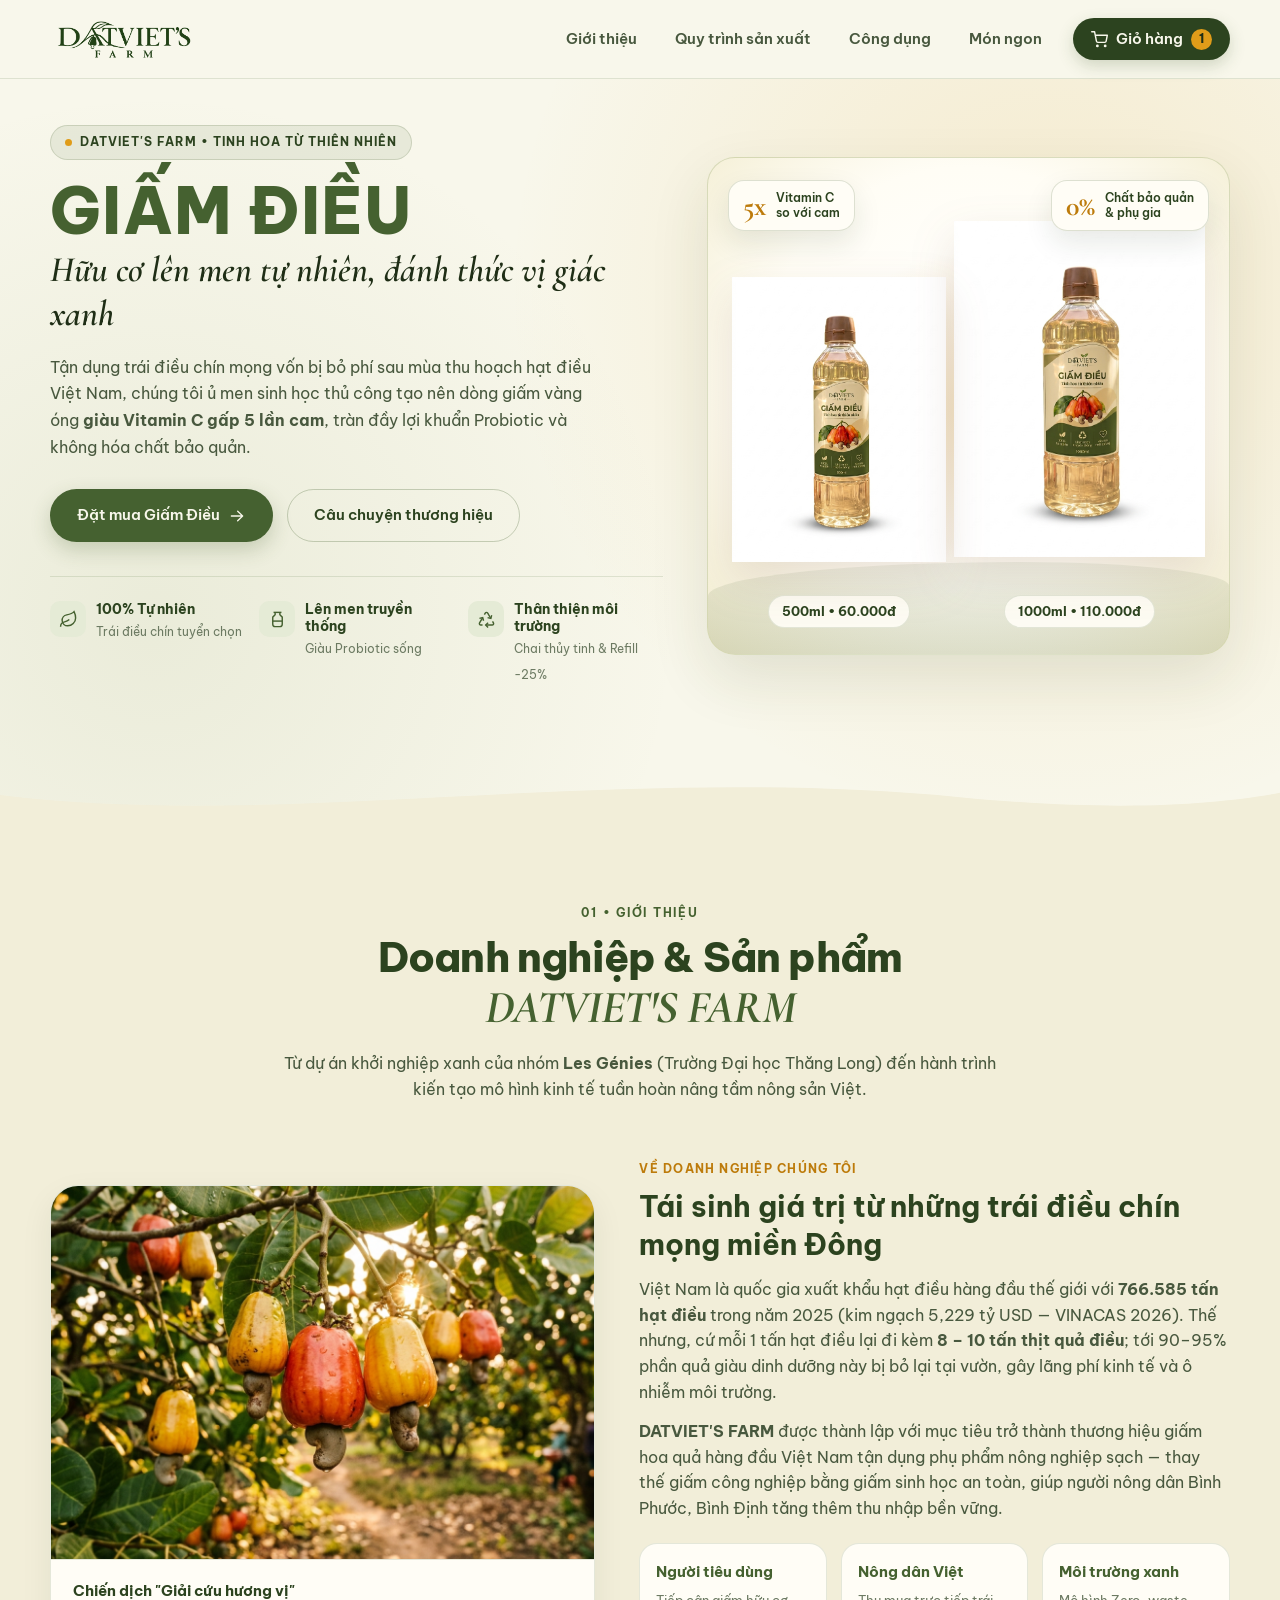
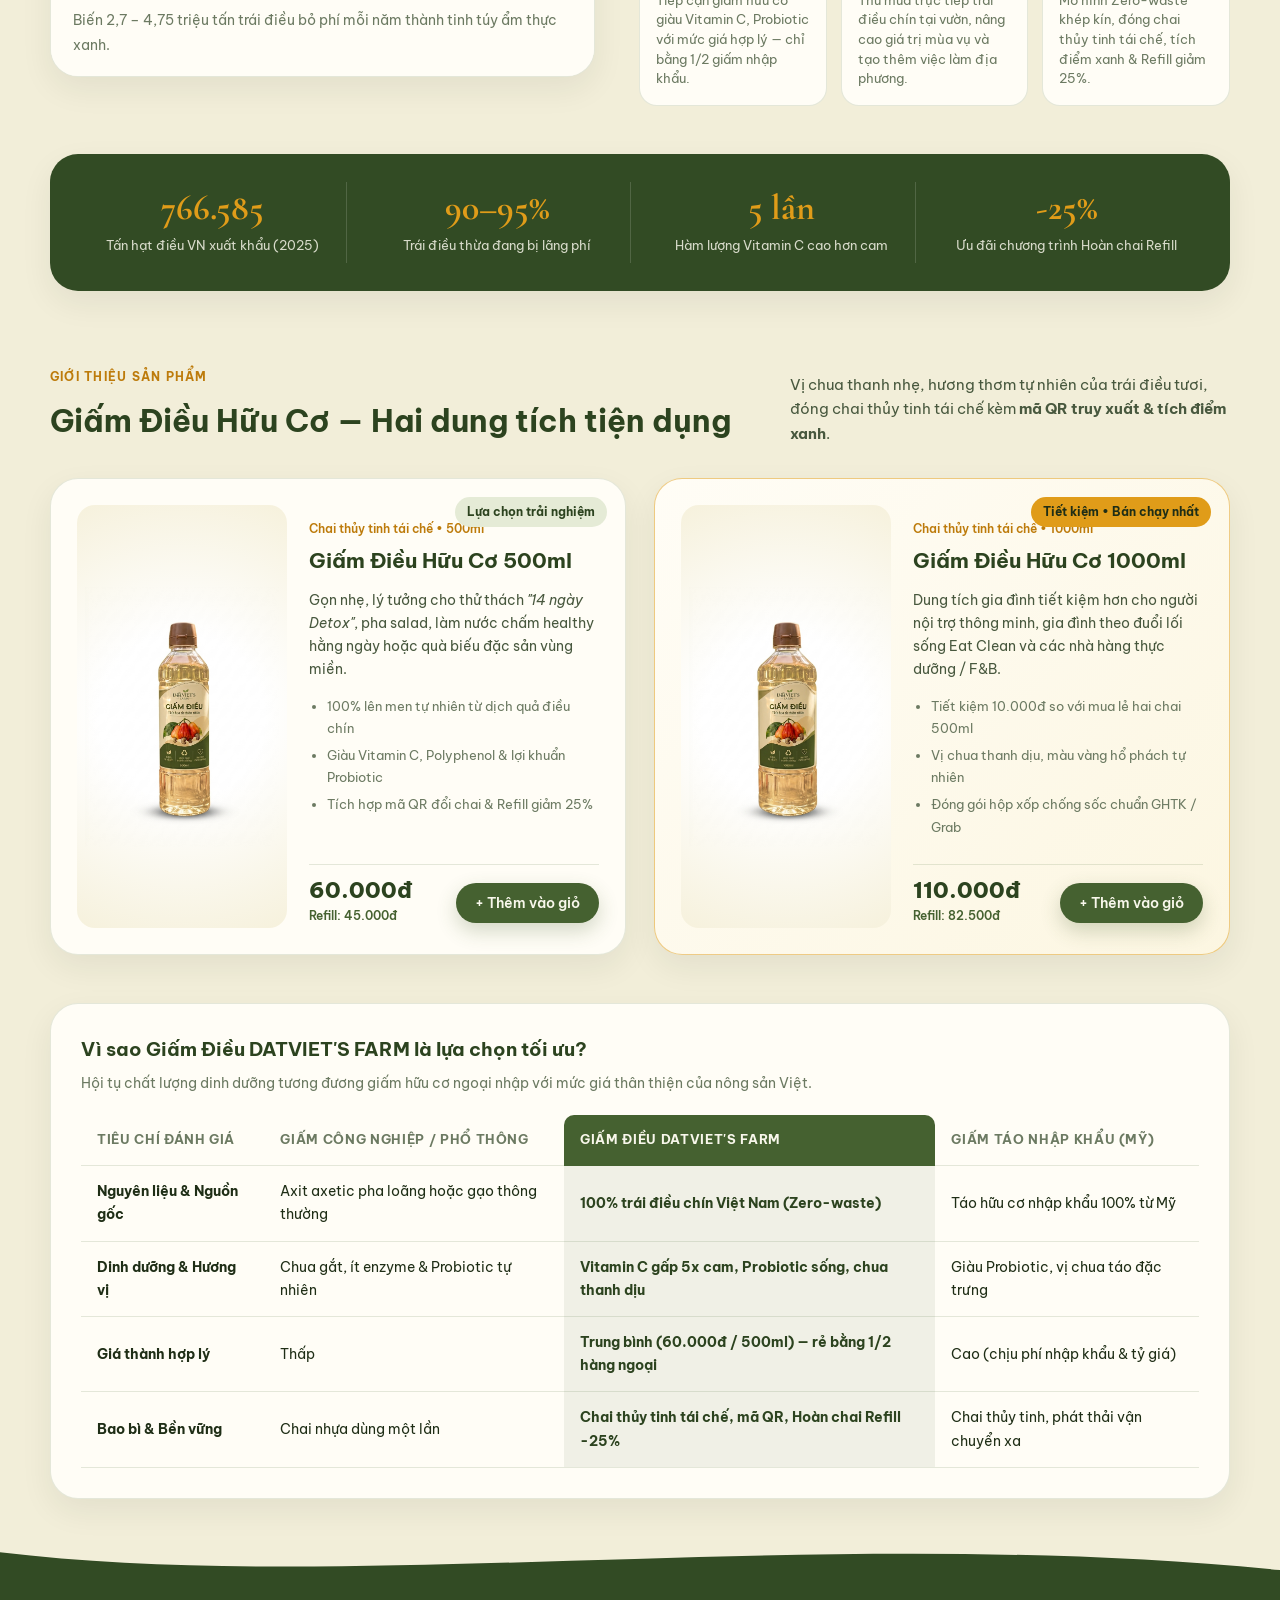
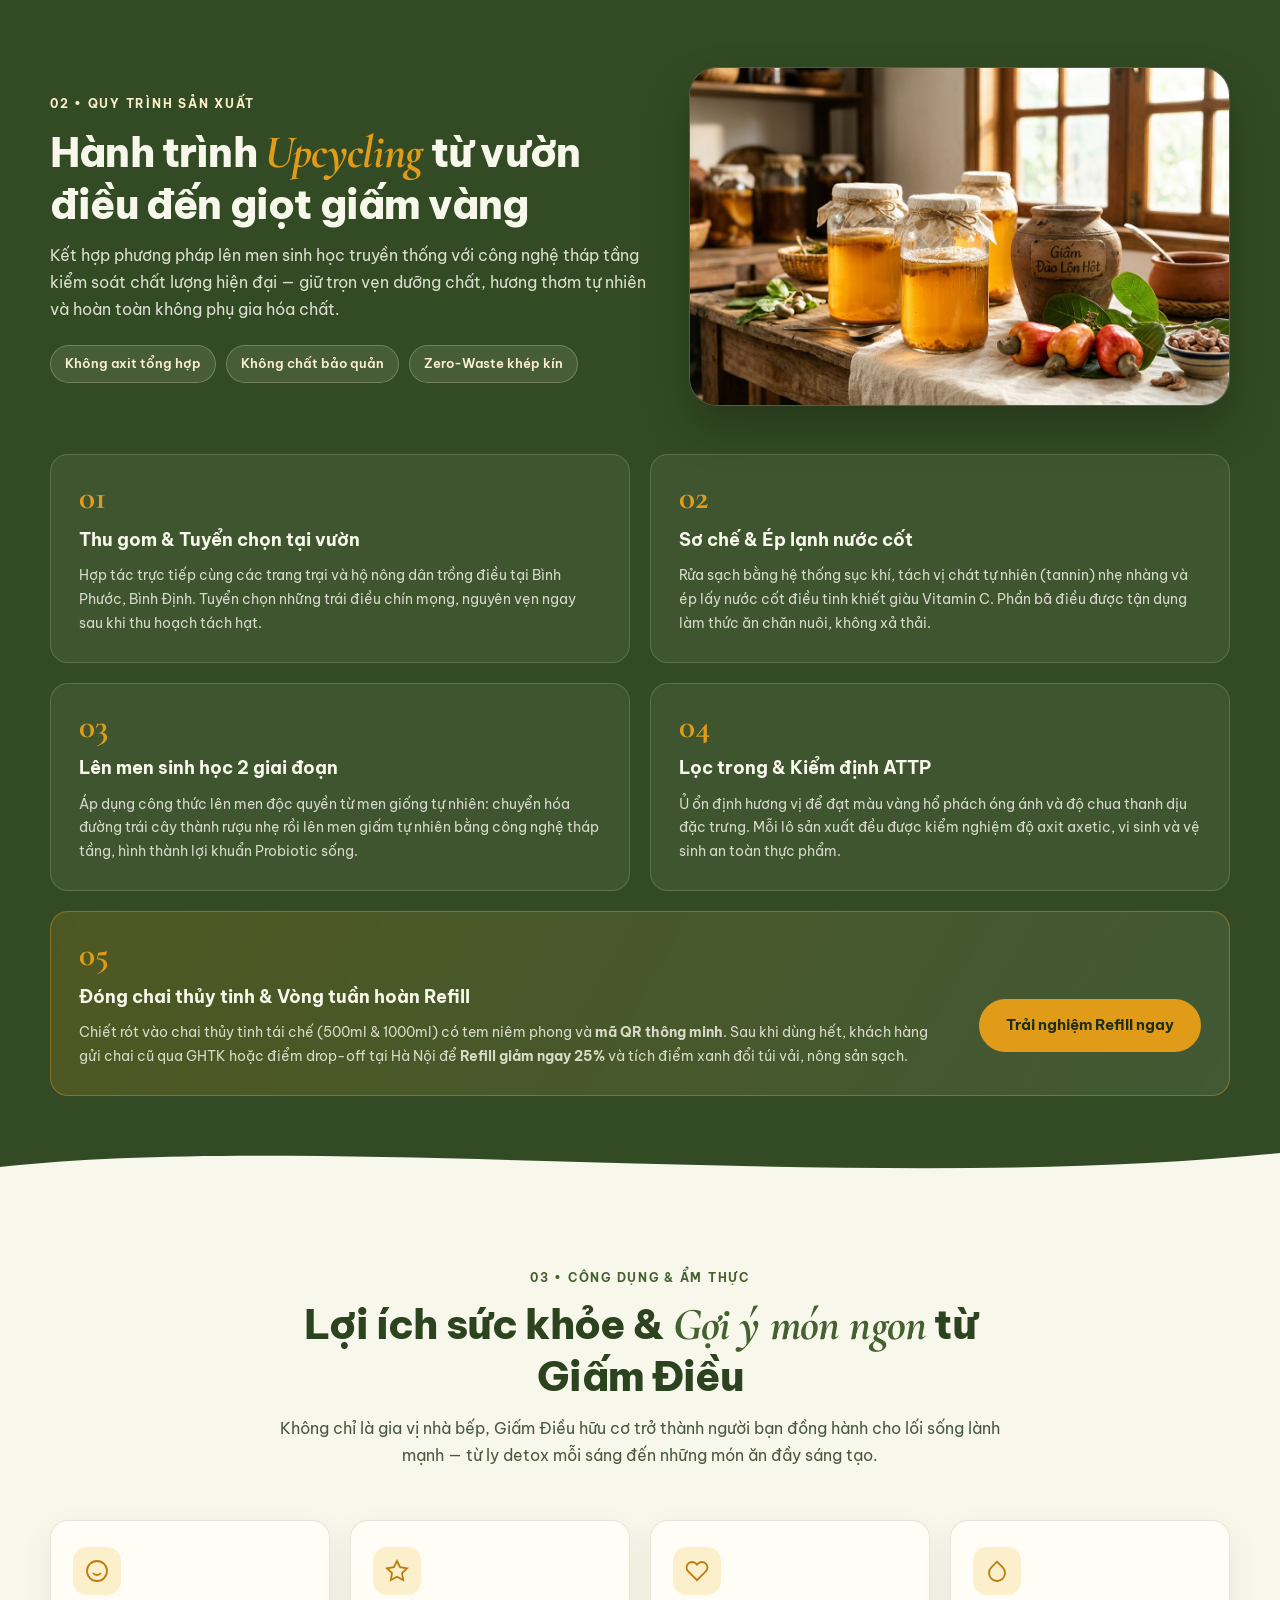
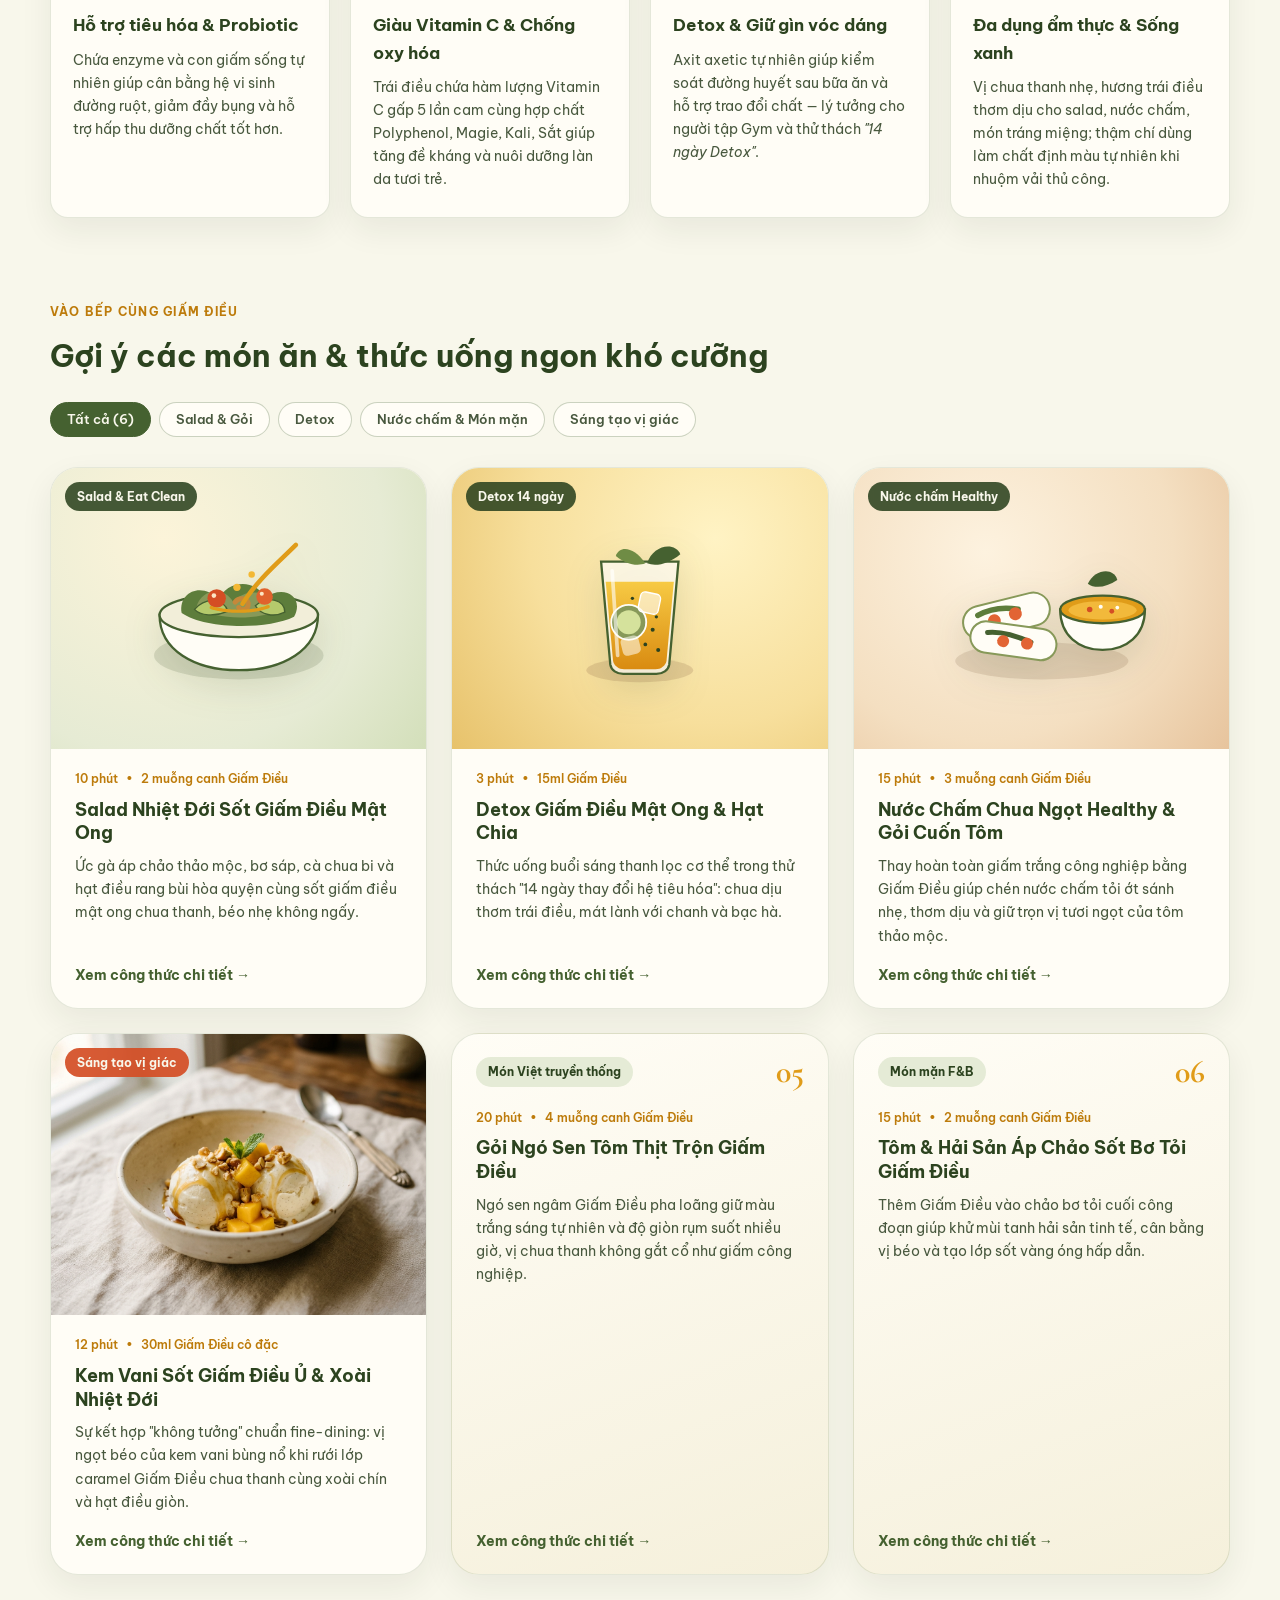
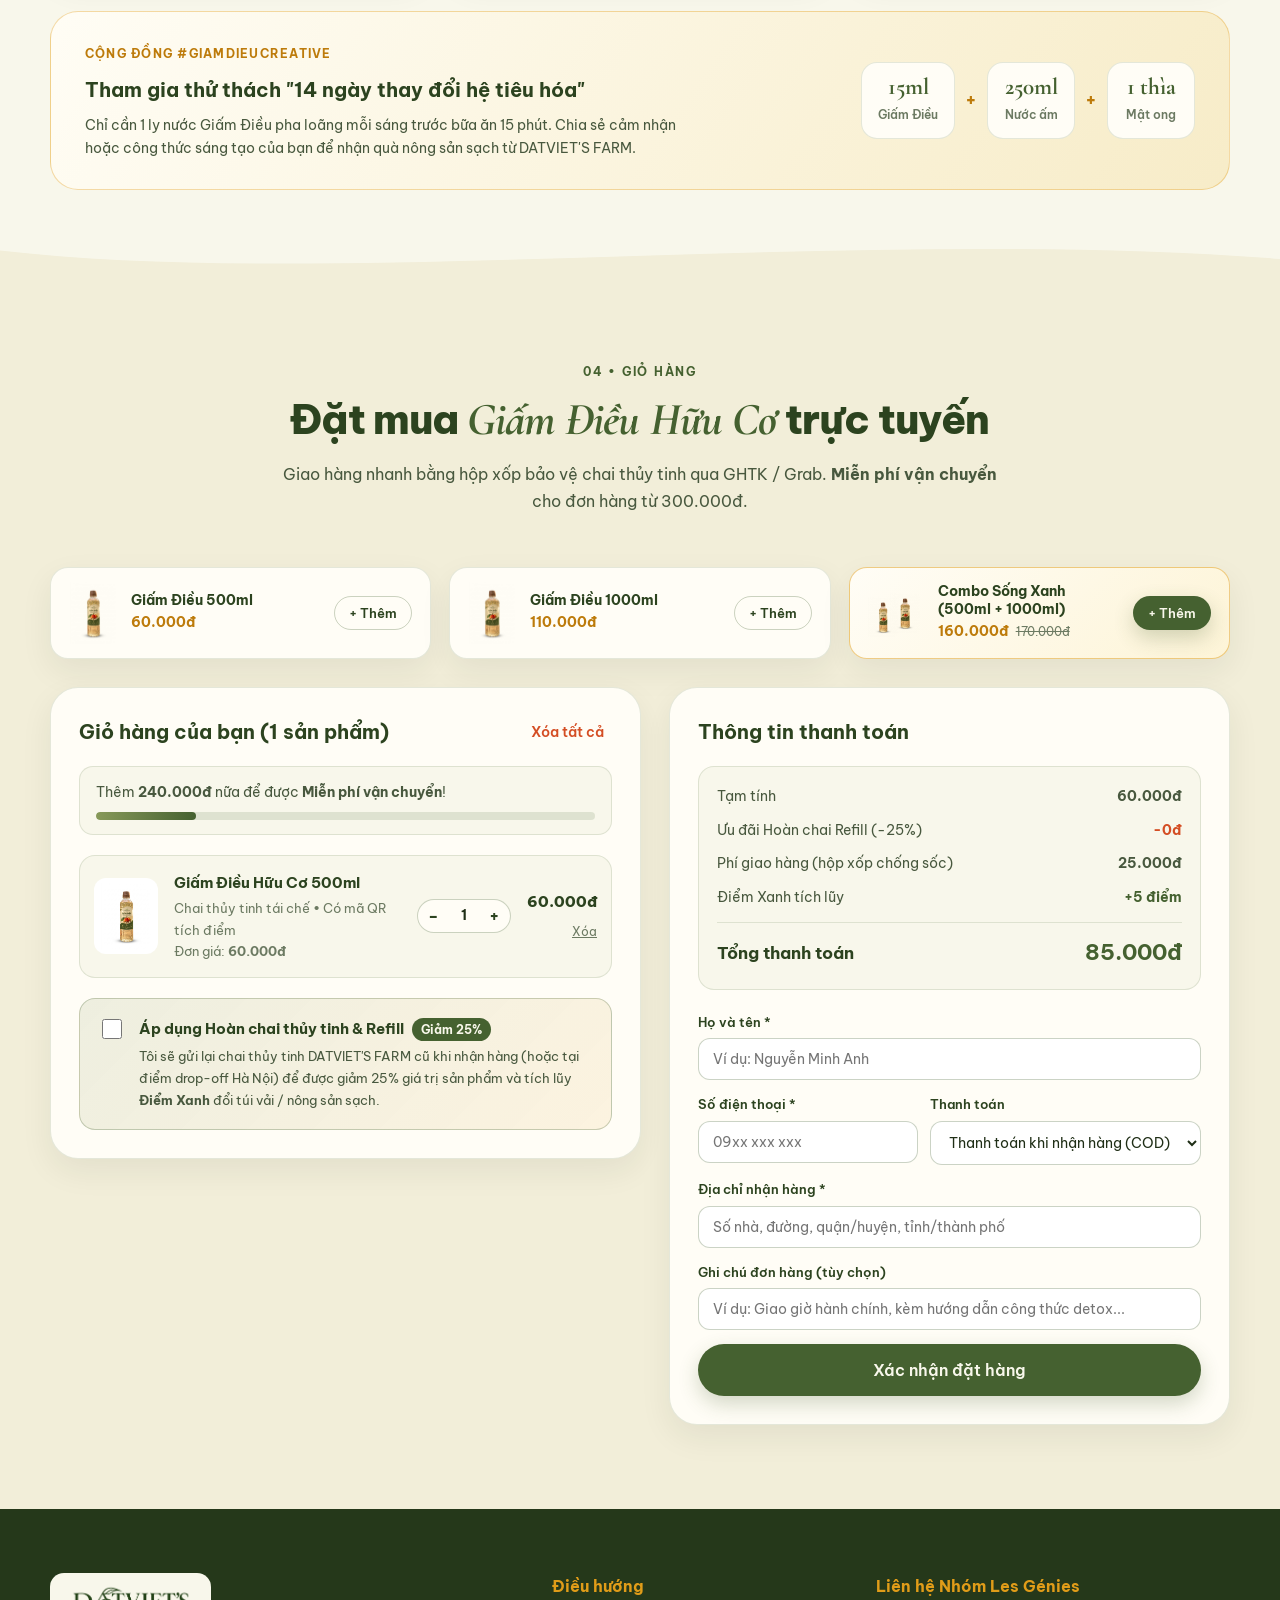
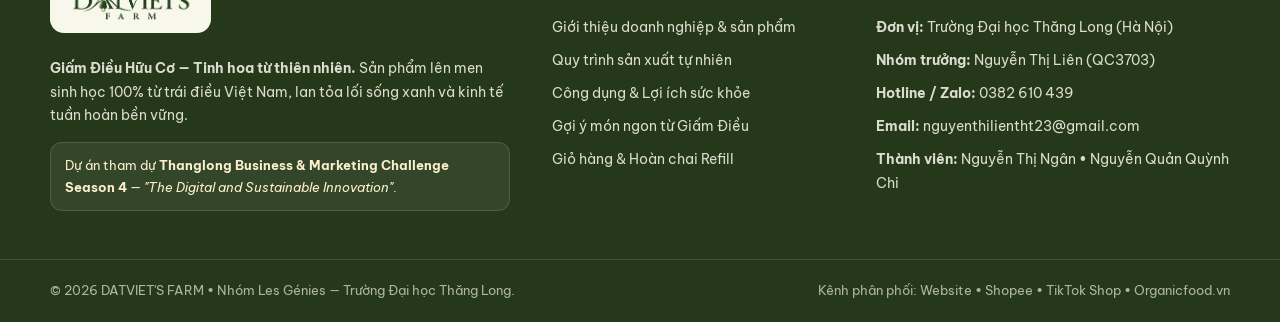
==== commit 23c8ad31: "Update bottle images 500ml & 1000ml and use transparent background logo" ====
--- a/index.html
+++ b/index.html
@@ -18,7 +18,7 @@
   <header class="site-header" id="siteHeader">
     <div class="container header-inner">
       <a href="#top" class="brand-logo" aria-label="DATVIET'S FARM Trang chủ">
-        <img src="images/logo.jpg" alt="DATVIET'S FARM Logo" class="brand-logo-img" />
+        <img src="images/logo.png" alt="DATVIET'S FARM Logo" class="brand-logo-img" />
       </a>
 
       <nav class="main-nav" id="mainNav" aria-label="Điều hướng chính">
@@ -869,7 +869,7 @@
     <div class="container footer-grid">
       <div class="footer-brand">
         <div class="footer-logo-box">
-          <img src="images/logo.jpg" alt="DATVIET'S FARM" />
+          <img src="images/logo.png" alt="DATVIET'S FARM" />
         </div>
         <p class="footer-tagline">
           <strong>Giấm Điều Hữu Cơ — Tinh hoa từ thiên nhiên.</strong> Sản phẩm lên men sinh học 100% từ trái điều Việt Nam, lan tỏa lối sống xanh và kinh tế tuần hoàn bền vững.
--- a/styles.css
+++ b/styles.css
@@ -275,17 +275,19 @@
   display: inline-flex;
   align-items: center;
   height: 54px;
-  overflow: hidden;
   flex-shrink: 0;
 }
 
 .brand-logo-img {
-  height: 68px;
+  height: 50px;
   width: auto;
+  max-width: 175px;
   object-fit: contain;
-  /* Blends exact cream background of logo.jpg seamlessly into header */
-  mix-blend-mode: multiply;
-  transform: scale(1.06);
+  transition: transform var(--transition);
+}
+
+.brand-logo:hover .brand-logo-img {
+  transform: scale(1.03);
 }
 
 .main-nav {
@@ -1808,7 +1810,8 @@
 .footer-logo-box img {
   height: 44px;
   width: auto;
-  mix-blend-mode: multiply;
+  max-width: 160px;
+  object-fit: contain;
 }
 
 .footer-tagline {
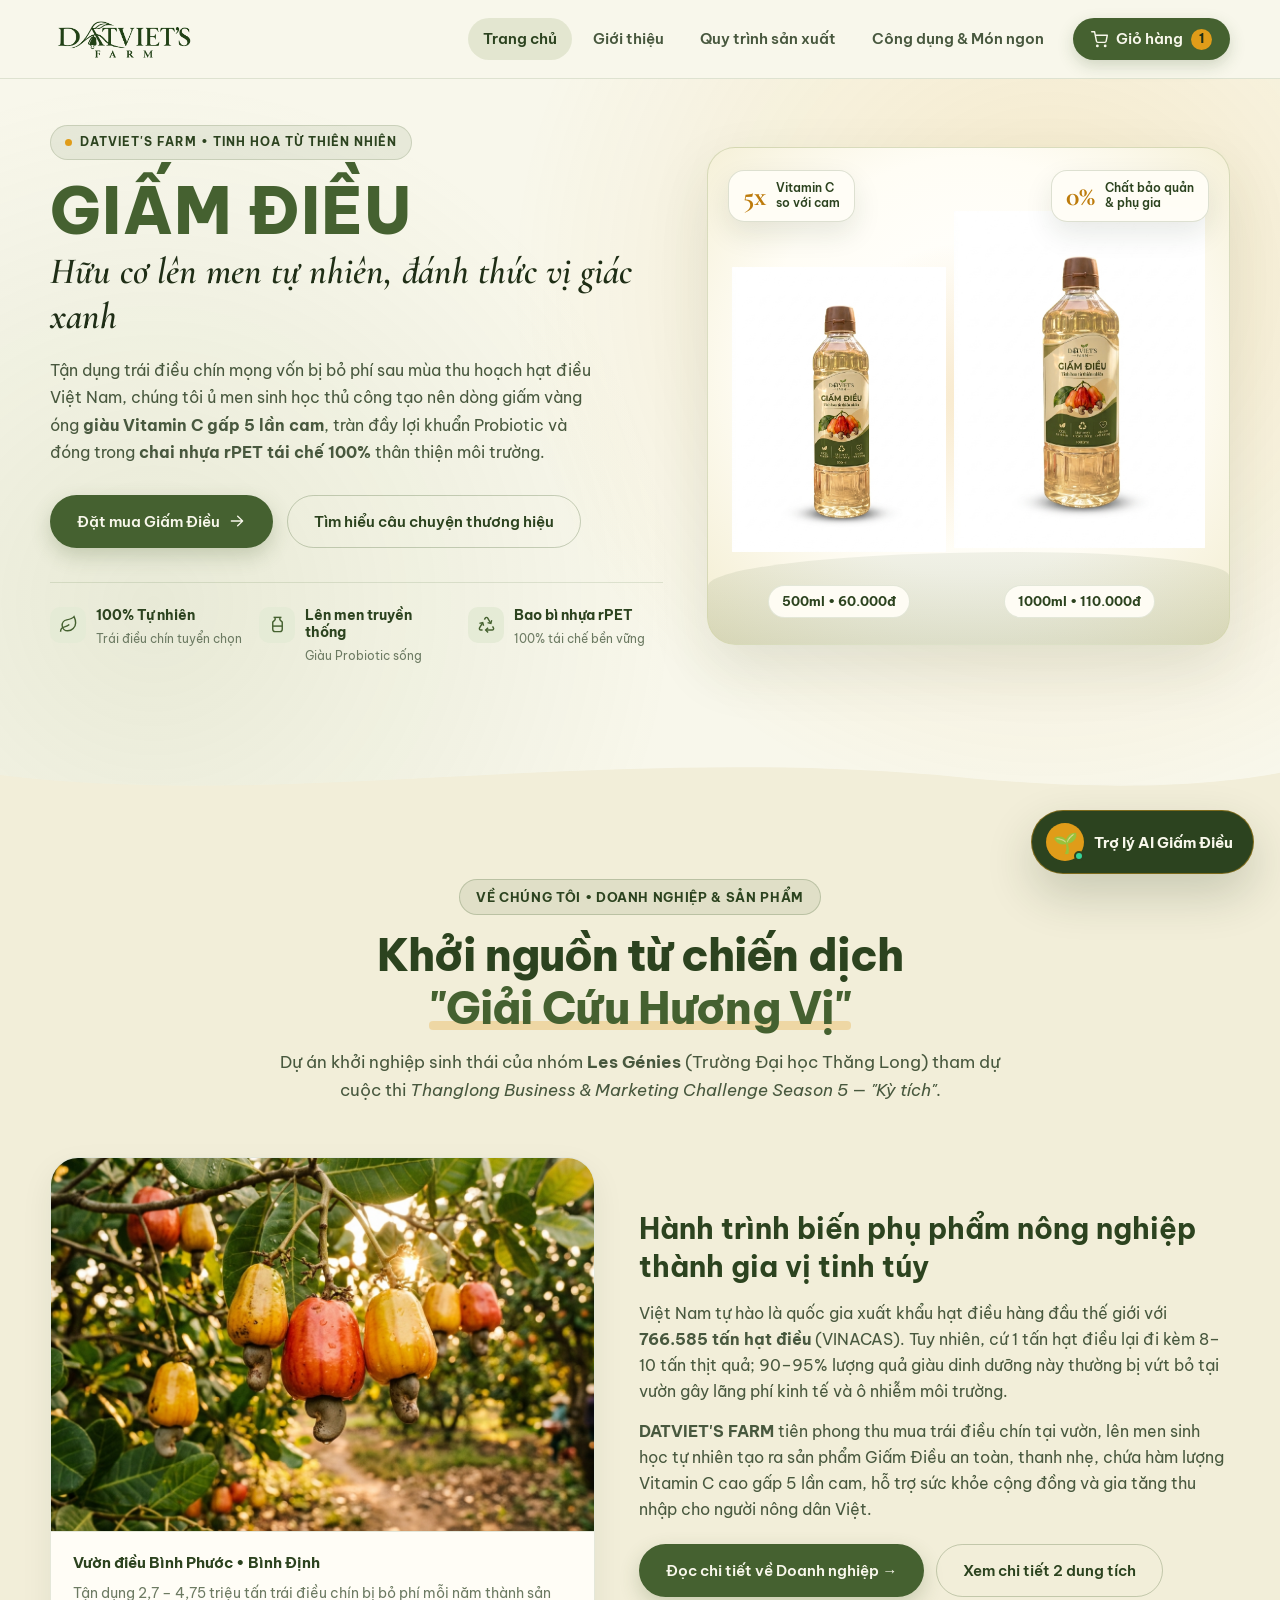
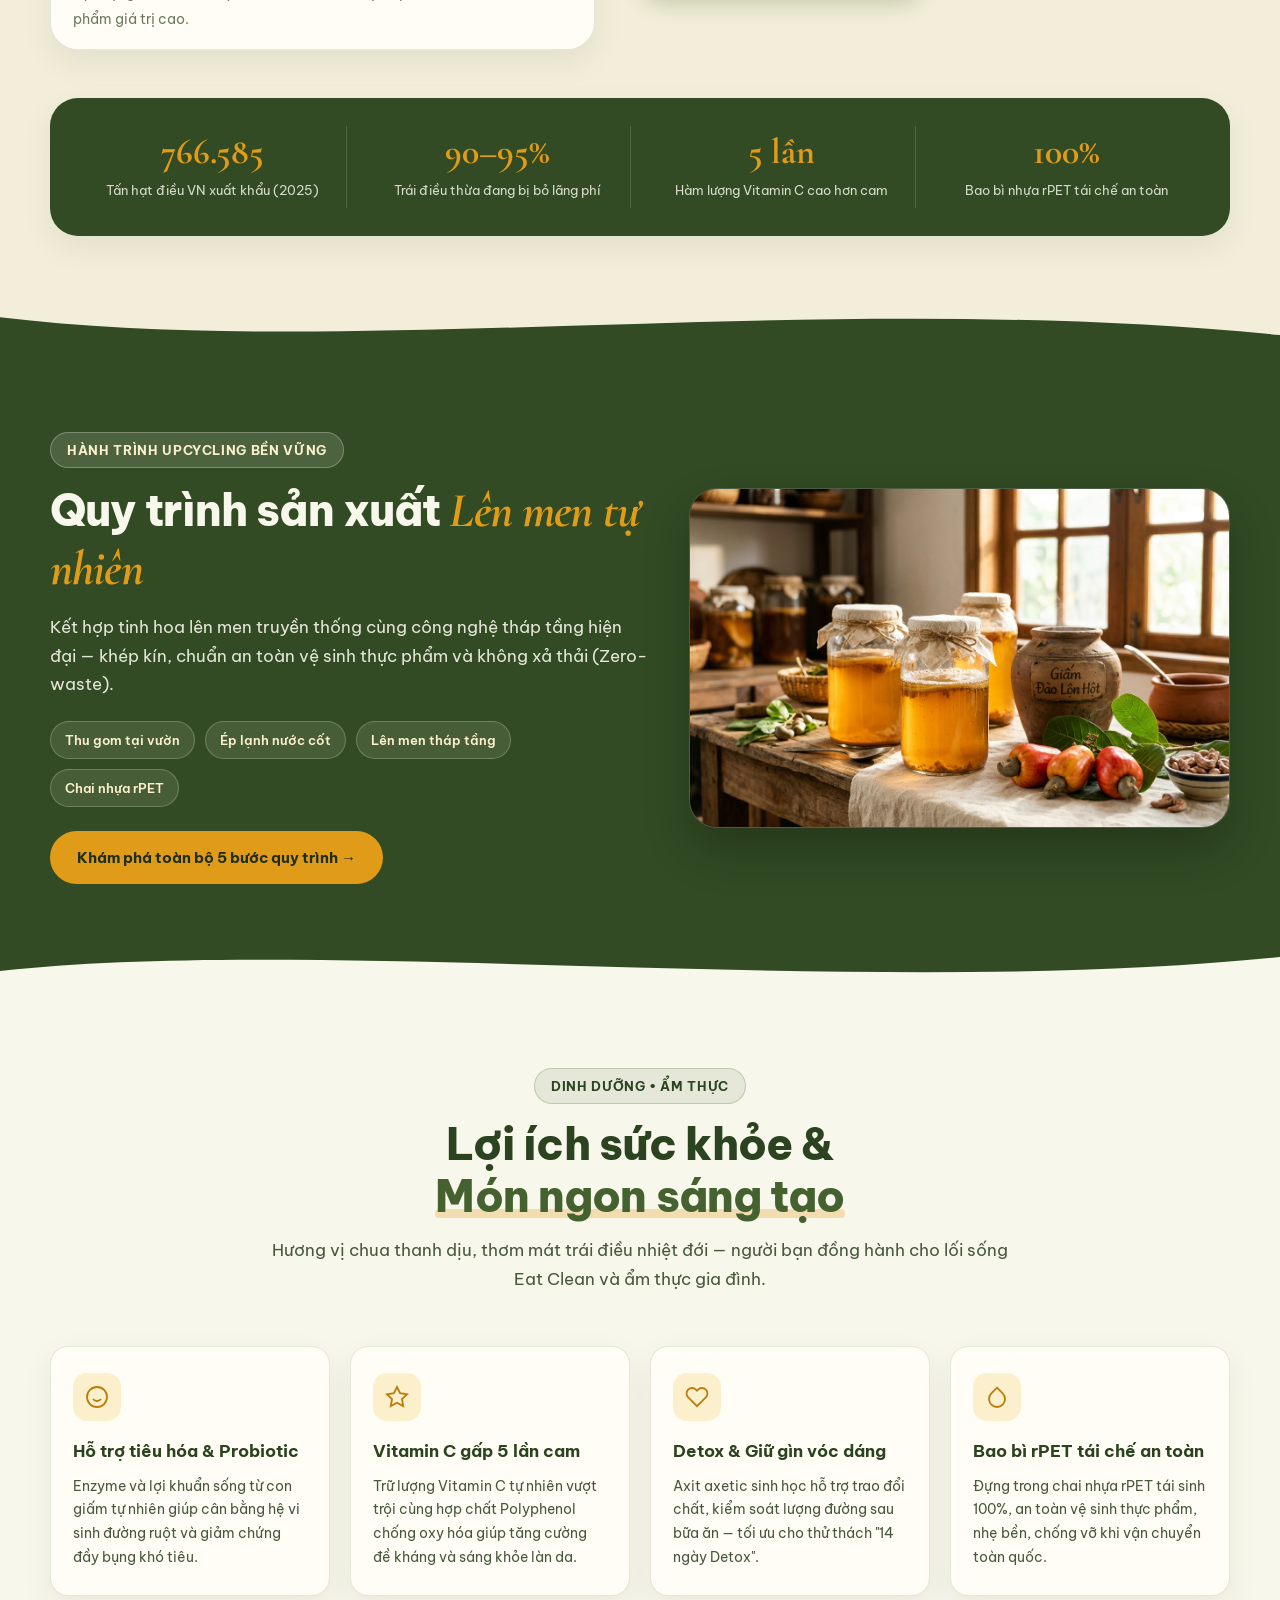
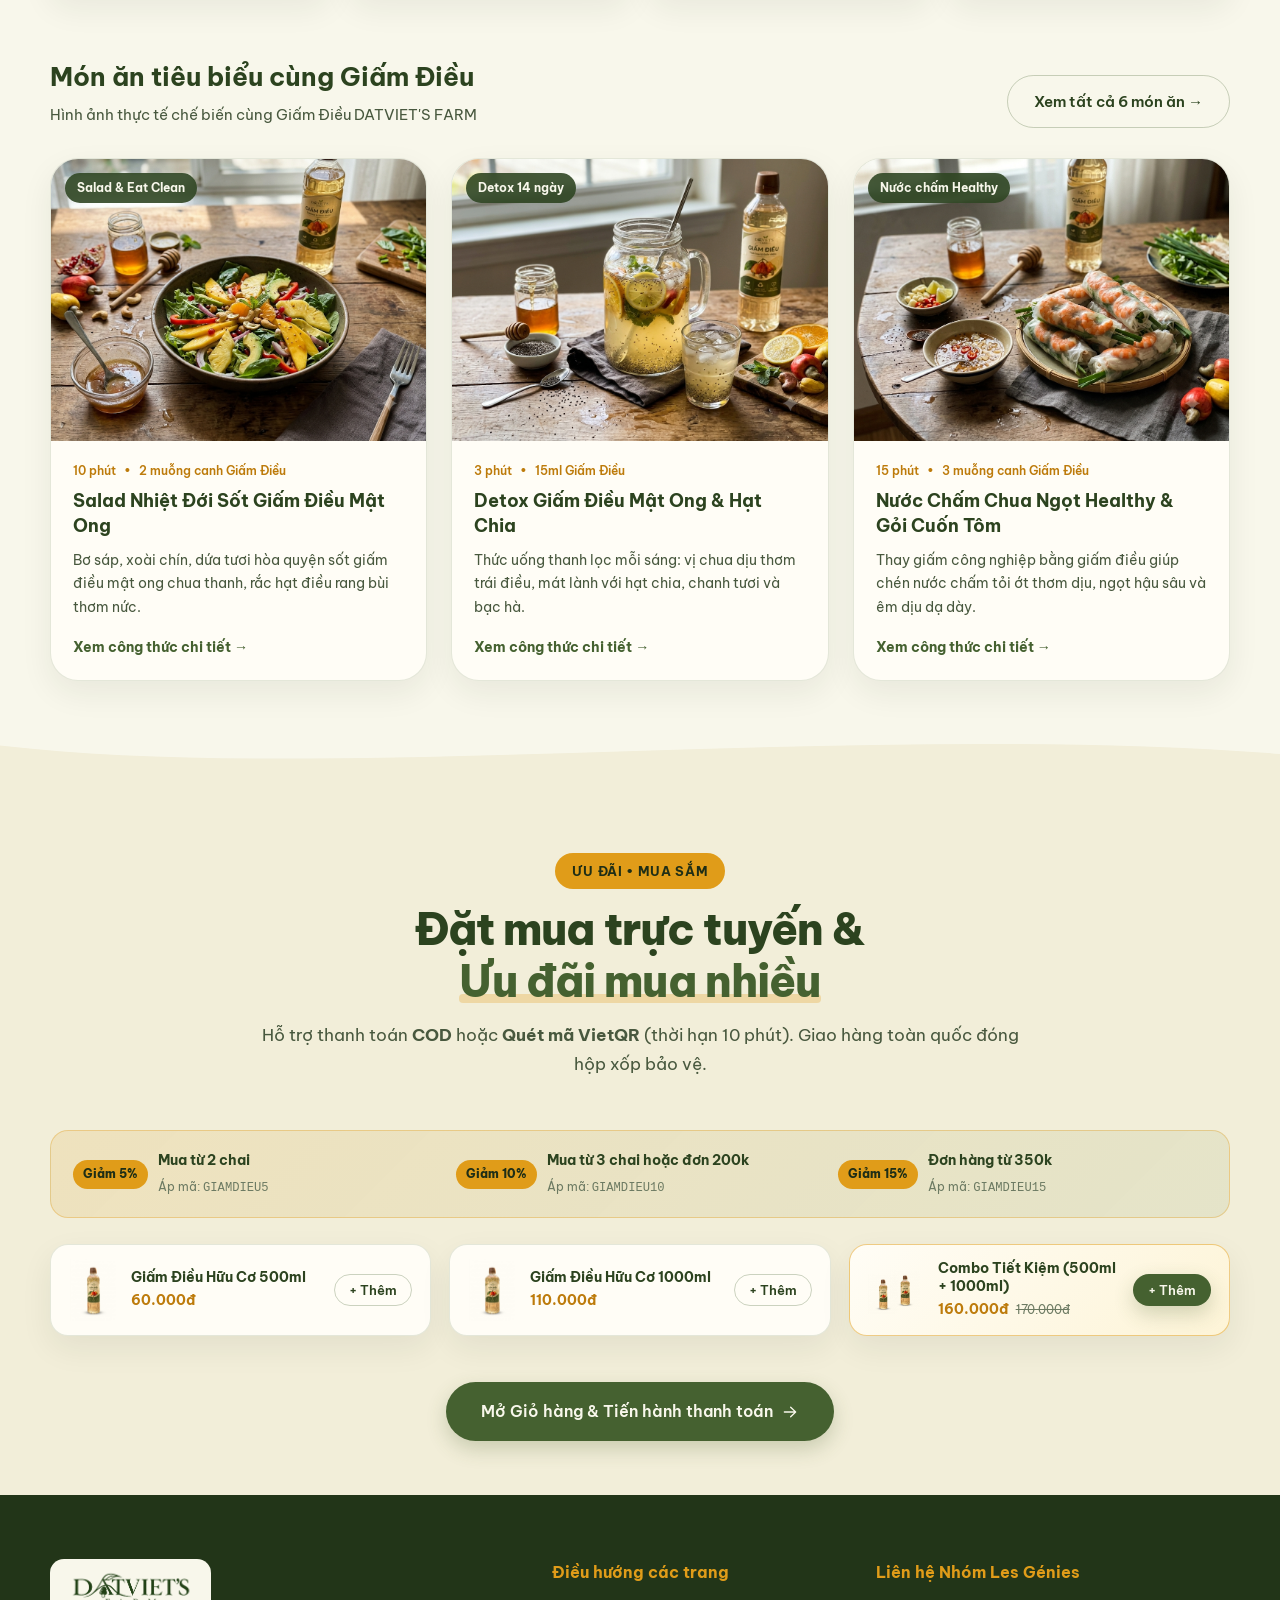
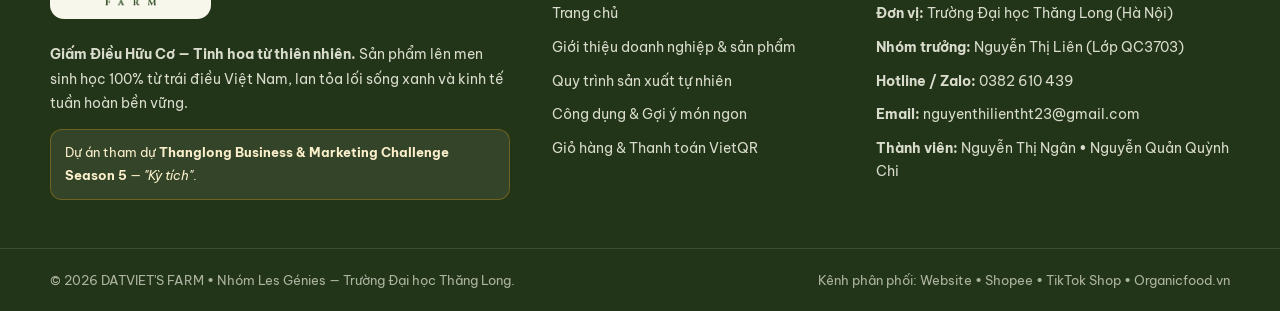
==== commit 9f26d001: "Revamp website: Multi-page structure, rPET packaging, VietQR countdown, custom recipe photos and AI " ====
--- a/index.html
+++ b/index.html
@@ -4,9 +4,9 @@
   <meta charset="UTF-8" />
   <meta name="viewport" content="width=device-width, initial-scale=1.0" />
   <title>Giấm Điều Hữu Cơ — DATVIET'S FARM | Tinh hoa từ thiên nhiên</title>
-  <meta name="description" content="Giấm Điều hữu cơ 100% lên men tự nhiên từ trái điều Việt Nam. Giàu Vitamin C gấp 5 lần cam, lợi khuẩn Probiotic, mô hình hoàn chai Refill bền vững từ DATVIET'S FARM (Nhóm Les Génies)." />
-
-  <!-- Google Fonts matching DATVIET'S FARM logo serif & GIẤM ĐIỀU clean Vietnamese sans -->
+  <meta name="description" content="Giấm Điều hữu cơ 100% lên men tự nhiên từ trái điều Việt Nam. Giàu Vitamin C gấp 5 lần cam, lợi khuẩn Probiotic, bao bì nhựa rPET tái chế thân thiện môi trường từ DATVIET'S FARM (Nhóm Les Génies - ĐH Thăng Long)." />
+
+  <!-- Google Fonts: Cormorant Garamond (Serif logo & accent) & Be Vietnam Pro (Sans text) -->
   <link rel="preconnect" href="https://fonts.googleapis.com" />
   <link rel="preconnect" href="https://fonts.gstatic.com" crossorigin />
   <link href="https://fonts.googleapis.com/css2?family=Be+Vietnam+Pro:ital,wght@0,300;0,400;0,500;0,600;0,700;0,800;1,400&family=Cormorant+Garamond:ital,wght@0,500;0,600;0,700;1,500;1,600&display=swap" rel="stylesheet" />
@@ -17,23 +17,23 @@
   <!-- ================= HEADER ================= -->
   <header class="site-header" id="siteHeader">
     <div class="container header-inner">
-      <a href="#top" class="brand-logo" aria-label="DATVIET'S FARM Trang chủ">
+      <a href="index.html" class="brand-logo" aria-label="DATVIET'S FARM Trang chủ">
         <img src="images/logo.png" alt="DATVIET'S FARM Logo" class="brand-logo-img" />
       </a>
 
       <nav class="main-nav" id="mainNav" aria-label="Điều hướng chính">
-        <a href="#gioi-thieu" class="nav-link active">Giới thiệu</a>
-        <a href="#quy-trinh" class="nav-link">Quy trình sản xuất</a>
-        <a href="#cong-dung" class="nav-link">Công dụng</a>
-        <a href="#mon-an" class="nav-link nav-link-sub">Món ngon</a>
-        <a href="#gio-hang" class="nav-link nav-cart-pill" id="headerCartBtn">
+        <a href="index.html" class="nav-link active">Trang chủ</a>
+        <a href="gioi-thieu.html" class="nav-link">Giới thiệu</a>
+        <a href="quy-trinh.html" class="nav-link">Quy trình sản xuất</a>
+        <a href="cong-dung.html" class="nav-link">Công dụng &amp; Món ngon</a>
+        <a href="gio-hang.html" class="nav-link nav-cart-pill" id="headerCartBtn">
           <svg class="icon-cart" viewBox="0 0 24 24" fill="none" stroke="currentColor" stroke-width="2" stroke-linecap="round" stroke-linejoin="round" aria-hidden="true">
             <circle cx="9" cy="21" r="1"></circle>
             <circle cx="20" cy="21" r="1"></circle>
             <path d="M1 1h4l2.68 13.39a2 2 0 0 0 2 1.61h9.72a2 2 0 0 0 2-1.61L23 6H6"></path>
           </svg>
           <span>Giỏ hàng</span>
-          <span class="cart-badge" id="headerCartCount">1</span>
+          <span class="cart-badge" id="headerCartCount">0</span>
         </a>
       </nav>
 
@@ -45,8 +45,9 @@
     </div>
   </header>
 
-  <!-- ================= HERO SECTION ================= -->
+  <!-- ================= MAIN CONTENT ================= -->
   <main id="top">
+    <!-- HERO SECTION -->
     <section class="hero-section">
       <div class="container hero-grid">
         <div class="hero-copy reveal">
@@ -59,15 +60,15 @@
             <span class="hero-title-serif">Hữu cơ lên men tự nhiên, đánh thức vị giác xanh</span>
           </h1>
           <p class="hero-desc">
-            Tận dụng trái điều chín mọng vốn bị bỏ phí sau mùa thu hoạch hạt điều Việt Nam, chúng tôi ủ men sinh học thủ công tạo nên dòng giấm vàng óng <strong>giàu Vitamin C gấp 5 lần cam</strong>, tràn đầy lợi khuẩn Probiotic và không hóa chất bảo quản.
+            Tận dụng trái điều chín mọng vốn bị bỏ phí sau mùa thu hoạch hạt điều Việt Nam, chúng tôi ủ men sinh học thủ công tạo nên dòng giấm vàng óng <strong>giàu Vitamin C gấp 5 lần cam</strong>, tràn đầy lợi khuẩn Probiotic và đóng trong <strong>chai nhựa rPET tái chế 100%</strong> thân thiện môi trường.
           </p>
 
           <div class="hero-actions">
-            <a href="#gio-hang" class="btn btn-primary">
+            <a href="gio-hang.html" class="btn btn-primary">
               Đặt mua Giấm Điều
               <svg viewBox="0 0 20 20" fill="currentColor" aria-hidden="true"><path fill-rule="evenodd" d="M3 10a.75.75 0 01.75-.75h10.638L10.23 5.29a.75.75 0 111.04-1.08l5.5 5.25a.75.75 0 010 1.08l-5.5 5.25a.75.75 0 11-1.04-1.08l4.158-3.96H3.75A.75.75 0 013 10z" clip-rule="evenodd"/></svg>
             </a>
-            <a href="#gioi-thieu" class="btn btn-outline">Câu chuyện thương hiệu</a>
+            <a href="gioi-thieu.html" class="btn btn-outline">Tìm hiểu câu chuyện thương hiệu</a>
           </div>
 
           <div class="hero-pillars">
@@ -94,8 +95,8 @@
                 <svg viewBox="0 0 24 24" fill="none" stroke="currentColor" stroke-width="1.8"><path d="M7 19H4.815a1.83 1.83 0 0 1-1.57-.881 1.785 1.785 0 0 1-.004-1.784L7.196 9.5"/><path d="M11 19h8.2a1.8 1.8 0 0 0 1.55-.89 1.78 1.78 0 0 0-.01-1.78l-1.14-1.97"/><path d="m14 16-3 3 3 3"/><path d="M8.293 13.596 7.196 9.5 3.1 10.598"/><path d="m9.344 5.811 1.093-1.892A1.83 1.83 0 0 1 11.985 3a1.784 1.784 0 0 1 1.546.888l3.943 6.843"/><path d="m13.378 9.633 4.096 1.098 1.097-4.096"/></svg>
               </div>
               <div>
-                <strong>Thân thiện môi trường</strong>
-                <span>Chai thủy tinh &amp; Refill -25%</span>
+                <strong>Bao bì nhựa rPET</strong>
+                <span>100% tái chế bền vững</span>
               </div>
             </div>
           </div>
@@ -127,7 +128,6 @@
         </div>
       </div>
 
-      <!-- Signature organic wave echoed from bottle label -->
       <div class="section-wave wave-to-warm" aria-hidden="true">
         <svg viewBox="0 0 1440 90" preserveAspectRatio="none">
           <path d="M0,45 C320,95 680,0 1080,48 C1260,70 1370,58 1440,42 L1440,90 L0,90 Z" fill="#F2EED9"></path>
@@ -135,57 +135,47 @@
       </div>
     </section>
 
-    <!-- ================= SECTION 1: GIỚI THIỆU (DOANH NGHIỆP & SẢN PHẨM) ================= -->
-    <section class="section section-warm" id="gioi-thieu">
+    <!-- SECTION: GIỚI THIỆU TỔNG QUAN -->
+    <section class="section section-warm">
       <div class="container">
         <div class="section-header center reveal">
-          <span class="section-kicker">01 &bull; Giới thiệu</span>
-          <h2 class="section-title">Doanh nghiệp &amp; Sản phẩm <span class="serif-accent">DATVIET'S FARM</span></h2>
+          <div class="section-badge">
+            <span>Về chúng tôi &bull; Doanh nghiệp &amp; Sản phẩm</span>
+          </div>
+          <h2 class="section-title">Khởi nguồn từ chiến dịch <span class="title-highlight">"Giải Cứu Hương Vị"</span></h2>
           <p class="section-lead">
-            Từ dự án khởi nghiệp xanh của nhóm <strong>Les Génies</strong> (Trường Đại học Thăng Long) đến hành trình kiến tạo mô hình kinh tế tuần hoàn nâng tầm nông sản Việt.
+            Dự án khởi nghiệp sinh thái của nhóm <strong>Les Génies</strong> (Trường Đại học Thăng Long) tham dự cuộc thi <em>Thanglong Business &amp; Marketing Challenge Season 5 — "Kỳ tích"</em>.
           </p>
         </div>
 
-        <!-- 1A. Doanh nghiệp -->
         <div class="about-grid reveal">
           <div class="about-media">
             <div class="editorial-frame">
               <img src="images/cashew-orchard.jpg" alt="Vườn điều chín mọng miền Đông Nam Bộ" loading="lazy" />
               <div class="frame-caption">
-                <strong>Chiến dịch "Giải cứu hương vị"</strong>
-                <span>Biến 2,7 – 4,75 triệu tấn trái điều bỏ phí mỗi năm thành tinh túy ẩm thực xanh.</span>
+                <strong>Vườn điều Bình Phước &bull; Bình Định</strong>
+                <span>Tận dụng 2,7 – 4,75 triệu tấn trái điều chín bị bỏ phí mỗi năm thành sản phẩm giá trị cao.</span>
               </div>
             </div>
           </div>
 
           <div class="about-content">
-            <span class="sub-tag">Về doanh nghiệp chúng tôi</span>
-            <h3 class="about-heading">Tái sinh giá trị từ những trái điều chín mọng miền Đông</h3>
+            <h3 class="about-heading">Hành trình biến phụ phẩm nông nghiệp thành gia vị tinh túy</h3>
             <p>
-              Việt Nam là quốc gia xuất khẩu hạt điều hàng đầu thế giới với <strong>766.585 tấn hạt điều</strong> trong năm 2025 (kim ngạch 5,229 tỷ USD — VINACAS 2026). Thế nhưng, cứ mỗi 1 tấn hạt điều lại đi kèm <strong>8 – 10 tấn thịt quả điều</strong>; tới 90–95% phần quả giàu dinh dưỡng này bị bỏ lại tại vườn, gây lãng phí kinh tế và ô nhiễm môi trường.
+              Việt Nam tự hào là quốc gia xuất khẩu hạt điều hàng đầu thế giới với <strong>766.585 tấn hạt điều</strong> (VINACAS). Tuy nhiên, cứ 1 tấn hạt điều lại đi kèm 8–10 tấn thịt quả; 90–95% lượng quả giàu dinh dưỡng này thường bị vứt bỏ tại vườn gây lãng phí kinh tế và ô nhiễm môi trường.
             </p>
             <p>
-              <strong>DATVIET'S FARM</strong> được thành lập với mục tiêu trở thành thương hiệu giấm hoa quả hàng đầu Việt Nam tận dụng phụ phẩm nông nghiệp sạch — thay thế giấm công nghiệp bằng giấm sinh học an toàn, giúp người nông dân Bình Phước, Bình Định tăng thêm thu nhập bền vững.
+              <strong>DATVIET'S FARM</strong> tiên phong thu mua trái điều chín tại vườn, lên men sinh học tự nhiên tạo ra sản phẩm Giấm Điều an toàn, thanh nhẹ, chứa hàm lượng Vitamin C cao gấp 5 lần cam, hỗ trợ sức khỏe cộng đồng và gia tăng thu nhập cho người nông dân Việt.
             </p>
 
-            <div class="mission-cards">
-              <div class="mission-card">
-                <h4>Người tiêu dùng</h4>
-                <p>Tiếp cận giấm hữu cơ giàu Vitamin C, Probiotic với mức giá hợp lý — chỉ bằng 1/2 giấm nhập khẩu.</p>
-              </div>
-              <div class="mission-card">
-                <h4>Nông dân Việt</h4>
-                <p>Thu mua trực tiếp trái điều chín tại vườn, nâng cao giá trị mùa vụ và tạo thêm việc làm địa phương.</p>
-              </div>
-              <div class="mission-card">
-                <h4>Môi trường xanh</h4>
-                <p>Mô hình Zero-waste khép kín, đóng chai thủy tinh tái chế, tích điểm xanh &amp; Refill giảm 25%.</p>
-              </div>
-            </div>
-          </div>
-        </div>
-
-        <!-- Impact Numbers Strip -->
+            <div style="margin-top:22px;display:flex;gap:12px;flex-wrap:wrap;">
+              <a href="gioi-thieu.html" class="btn btn-primary">Đọc chi tiết về Doanh nghiệp &rarr;</a>
+              <a href="gioi-thieu.html#san-pham" class="btn btn-outline">Xem chi tiết 2 dung tích</a>
+            </div>
+          </div>
+        </div>
+
+        <!-- Impact Strip -->
         <div class="impact-strip reveal">
           <div class="impact-item">
             <span class="impact-num">766.585</span>
@@ -193,134 +183,15 @@
           </div>
           <div class="impact-item">
             <span class="impact-num">90–95%</span>
-            <span class="impact-label">Trái điều thừa đang bị lãng phí</span>
+            <span class="impact-label">Trái điều thừa đang bị bỏ lãng phí</span>
           </div>
           <div class="impact-item">
             <span class="impact-num">5 lần</span>
             <span class="impact-label">Hàm lượng Vitamin C cao hơn cam</span>
           </div>
           <div class="impact-item">
-            <span class="impact-num">-25%</span>
-            <span class="impact-label">Ưu đãi chương trình Hoàn chai Refill</span>
-          </div>
-        </div>
-
-        <!-- 1B. Sản phẩm Giấm Điều -->
-        <div class="products-block" id="san-pham">
-          <div class="block-head reveal">
-            <div>
-              <span class="sub-tag">Giới thiệu sản phẩm</span>
-              <h3 class="block-title">Giấm Điều Hữu Cơ — Hai dung tích tiện dụng</h3>
-            </div>
-            <p class="block-note">
-              Vị chua thanh nhẹ, hương thơm tự nhiên của trái điều tươi, đóng chai thủy tinh tái chế kèm <strong>mã QR truy xuất &amp; tích điểm xanh</strong>.
-            </p>
-          </div>
-
-          <div class="product-grid">
-            <!-- Product 1: 500ml -->
-            <article class="product-card reveal">
-              <div class="product-badge">Lựa chọn trải nghiệm</div>
-              <div class="product-img-wrap">
-                <img src="images/500ml.webp" alt="Giấm Điều Hữu Cơ 500ml" loading="lazy" />
-              </div>
-              <div class="product-info">
-                <div class="product-meta">Chai thủy tinh tái chế &bull; 500ml</div>
-                <h4 class="product-name">Giấm Điều Hữu Cơ 500ml</h4>
-                <p class="product-desc">
-                  Gọn nhẹ, lý tưởng cho thử thách <em>"14 ngày Detox"</em>, pha salad, làm nước chấm healthy hằng ngày hoặc quà biếu đặc sản vùng miền.
-                </p>
-                <ul class="product-specs">
-                  <li>100% lên men tự nhiên từ dịch quả điều chín</li>
-                  <li>Giàu Vitamin C, Polyphenol &amp; lợi khuẩn Probiotic</li>
-                  <li>Tích hợp mã QR đổi chai &amp; Refill giảm 25%</li>
-                </ul>
-                <div class="product-footer">
-                  <div class="price-box">
-                    <span class="price-current">60.000đ</span>
-                    <span class="price-sub">Refill: 45.000đ</span>
-                  </div>
-                  <button class="btn btn-primary btn-sm add-to-cart-btn" data-id="giam-500">
-                    + Thêm vào giỏ
-                  </button>
-                </div>
-              </div>
-            </article>
-
-            <!-- Product 2: 1000ml -->
-            <article class="product-card product-featured reveal">
-              <div class="product-badge badge-gold">Tiết kiệm &bull; Bán chạy nhất</div>
-              <div class="product-img-wrap">
-                <img src="images/1000ml.webp" alt="Giấm Điều Hữu Cơ 1000ml" loading="lazy" />
-              </div>
-              <div class="product-info">
-                <div class="product-meta">Chai thủy tinh tái chế &bull; 1000ml</div>
-                <h4 class="product-name">Giấm Điều Hữu Cơ 1000ml</h4>
-                <p class="product-desc">
-                  Dung tích gia đình tiết kiệm hơn cho người nội trợ thông minh, gia đình theo đuổi lối sống Eat Clean và các nhà hàng thực dưỡng / F&amp;B.
-                </p>
-                <ul class="product-specs">
-                  <li>Tiết kiệm 10.000đ so với mua lẻ hai chai 500ml</li>
-                  <li>Vị chua thanh dịu, màu vàng hổ phách tự nhiên</li>
-                  <li>Đóng gói hộp xốp chống sốc chuẩn GHTK / Grab</li>
-                </ul>
-                <div class="product-footer">
-                  <div class="price-box">
-                    <span class="price-current">110.000đ</span>
-                    <span class="price-sub">Refill: 82.500đ</span>
-                  </div>
-                  <button class="btn btn-primary btn-sm add-to-cart-btn" data-id="giam-1000">
-                    + Thêm vào giỏ
-                  </button>
-                </div>
-              </div>
-            </article>
-          </div>
-
-          <!-- Competitive Comparison Table -->
-          <div class="comparison-wrap reveal">
-            <div class="comparison-head">
-              <h4>Vì sao Giấm Điều DATVIET'S FARM là lựa chọn tối ưu?</h4>
-              <p>Hội tụ chất lượng dinh dưỡng tương đương giấm hữu cơ ngoại nhập với mức giá thân thiện của nông sản Việt.</p>
-            </div>
-            <div class="table-scroll">
-              <table class="compare-table">
-                <thead>
-                  <tr>
-                    <th>Tiêu chí đánh giá</th>
-                    <th>Giấm công nghiệp / phổ thông</th>
-                    <th class="highlight-col">Giấm Điều DATVIET'S FARM</th>
-                    <th>Giấm táo nhập khẩu (Mỹ)</th>
-                  </tr>
-                </thead>
-                <tbody>
-                  <tr>
-                    <td><strong>Nguyên liệu &amp; Nguồn gốc</strong></td>
-                    <td>Axit axetic pha loãng hoặc gạo thông thường</td>
-                    <td class="highlight-col"><strong>100% trái điều chín Việt Nam (Zero-waste)</strong></td>
-                    <td>Táo hữu cơ nhập khẩu 100% từ Mỹ</td>
-                  </tr>
-                  <tr>
-                    <td><strong>Dinh dưỡng &amp; Hương vị</strong></td>
-                    <td>Chua gắt, ít enzyme &amp; Probiotic tự nhiên</td>
-                    <td class="highlight-col"><strong>Vitamin C gấp 5x cam, Probiotic sống, chua thanh dịu</strong></td>
-                    <td>Giàu Probiotic, vị chua táo đặc trưng</td>
-                  </tr>
-                  <tr>
-                    <td><strong>Giá thành hợp lý</strong></td>
-                    <td>Thấp</td>
-                    <td class="highlight-col"><strong>Trung bình (60.000đ / 500ml) — rẻ bằng 1/2 hàng ngoại</strong></td>
-                    <td>Cao (chịu phí nhập khẩu &amp; tỷ giá)</td>
-                  </tr>
-                  <tr>
-                    <td><strong>Bao bì &amp; Bền vững</strong></td>
-                    <td>Chai nhựa dùng một lần</td>
-                    <td class="highlight-col"><strong>Chai thủy tinh tái chế, mã QR, Hoàn chai Refill -25%</strong></td>
-                    <td>Chai thủy tinh, phát thải vận chuyển xa</td>
-                  </tr>
-                </tbody>
-              </table>
-            </div>
+            <span class="impact-num">100%</span>
+            <span class="impact-label">Bao bì nhựa rPET tái chế an toàn</span>
           </div>
         </div>
       </div>
@@ -332,74 +203,32 @@
       </div>
     </section>
 
-    <!-- ================= SECTION 2: QUY TRÌNH SẢN XUẤT ================= -->
-    <section class="section section-green" id="quy-trinh">
+    <!-- SECTION: QUY TRÌNH SẢN XUẤT TỔNG QUAN -->
+    <section class="section section-green">
       <div class="container">
         <div class="process-intro reveal">
           <div class="process-intro-copy">
-            <span class="section-kicker kicker-light">02 &bull; Quy trình sản xuất</span>
-            <h2 class="section-title title-light">Hành trình <span class="serif-accent-gold">Upcycling</span> từ vườn điều đến giọt giấm vàng</h2>
+            <div class="section-badge badge-light">
+              <span>Hành trình Upcycling bền vững</span>
+            </div>
+            <h2 class="section-title title-light">Quy trình sản xuất <span class="serif-accent-gold">Lên men tự nhiên</span></h2>
             <p class="section-lead lead-light">
-              Kết hợp phương pháp lên men sinh học truyền thống với công nghệ tháp tầng kiểm soát chất lượng hiện đại — giữ trọn vẹn dưỡng chất, hương thơm tự nhiên và hoàn toàn không phụ gia hóa chất.
+              Kết hợp tinh hoa lên men truyền thống cùng công nghệ tháp tầng hiện đại — khép kín, chuẩn an toàn vệ sinh thực phẩm và không xả thải (Zero-waste).
             </p>
             <div class="process-badges">
-              <span>Không axit tổng hợp</span>
-              <span>Không chất bảo quản</span>
-              <span>Zero-Waste khép kín</span>
+              <span>Thu gom tại vườn</span>
+              <span>Ép lạnh nước cốt</span>
+              <span>Lên men tháp tầng</span>
+              <span>Chai nhựa rPET</span>
+            </div>
+            <div style="margin-top:24px;">
+              <a href="quy-trinh.html" class="btn btn-gold">Khám phá toàn bộ 5 bước quy trình &rarr;</a>
             </div>
           </div>
 
           <div class="process-intro-media">
-            <img src="images/fermentation.jpg" alt="Quy trình lên men tự nhiên Giấm Điều trong hũ thủy tinh" loading="lazy" />
-          </div>
-        </div>
-
-        <!-- 5 Steps Timeline -->
-        <div class="steps-grid">
-          <article class="step-card reveal">
-            <div class="step-num">01</div>
-            <h3 class="step-title">Thu gom &amp; Tuyển chọn tại vườn</h3>
-            <p class="step-desc">
-              Hợp tác trực tiếp cùng các trang trại và hộ nông dân trồng điều tại Bình Phước, Bình Định. Tuyển chọn những trái điều chín mọng, nguyên vẹn ngay sau khi thu hoạch tách hạt.
-            </p>
-          </article>
-
-          <article class="step-card reveal">
-            <div class="step-num">02</div>
-            <h3 class="step-title">Sơ chế &amp; Ép lạnh nước cốt</h3>
-            <p class="step-desc">
-              Rửa sạch bằng hệ thống sục khí, tách vị chát tự nhiên (tannin) nhẹ nhàng và ép lấy nước cốt điều tinh khiết giàu Vitamin C. Phần bã điều được tận dụng làm thức ăn chăn nuôi, không xả thải.
-            </p>
-          </article>
-
-          <article class="step-card reveal">
-            <div class="step-num">03</div>
-            <h3 class="step-title">Lên men sinh học 2 giai đoạn</h3>
-            <p class="step-desc">
-              Áp dụng công thức lên men độc quyền từ men giống tự nhiên: chuyển hóa đường trái cây thành rượu nhẹ rồi lên men giấm tự nhiên bằng công nghệ tháp tầng, hình thành lợi khuẩn Probiotic sống.
-            </p>
-          </article>
-
-          <article class="step-card reveal">
-            <div class="step-num">04</div>
-            <h3 class="step-title">Lọc trong &amp; Kiểm định ATTP</h3>
-            <p class="step-desc">
-              Ủ ổn định hương vị để đạt màu vàng hổ phách óng ánh và độ chua thanh dịu đặc trưng. Mỗi lô sản xuất đều được kiểm nghiệm độ axit axetic, vi sinh và vệ sinh an toàn thực phẩm.
-            </p>
-          </article>
-
-          <article class="step-card step-card-wide reveal">
-            <div class="step-num">05</div>
-            <div class="step-wide-body">
-              <div>
-                <h3 class="step-title">Đóng chai thủy tinh &amp; Vòng tuần hoàn Refill</h3>
-                <p class="step-desc">
-                  Chiết rót vào chai thủy tinh tái chế (500ml &amp; 1000ml) có tem niêm phong và <strong>mã QR thông minh</strong>. Sau khi dùng hết, khách hàng gửi chai cũ qua GHTK hoặc điểm drop-off tại Hà Nội để <strong>Refill giảm ngay 25%</strong> và tích điểm xanh đổi túi vải, nông sản sạch.
-                </p>
-              </div>
-              <a href="#gio-hang" class="btn btn-gold">Trải nghiệm Refill ngay</a>
-            </div>
-          </article>
+            <img src="images/fermentation.jpg" alt="Quy trình lên men Giấm Điều tự nhiên" loading="lazy" />
+          </div>
         </div>
       </div>
 
@@ -410,33 +239,34 @@
       </div>
     </section>
 
-    <!-- ================= SECTION 3: CÔNG DỤNG & GỢI Ý MÓN ĂN ================= -->
-    <section class="section section-cream" id="cong-dung">
+    <!-- SECTION: CÔNG DỤNG & MÓN ĂN NỔI BẬT -->
+    <section class="section section-cream">
       <div class="container">
         <div class="section-header center reveal">
-          <span class="section-kicker">03 &bull; Công dụng &amp; Ẩm thực</span>
-          <h2 class="section-title">Lợi ích sức khỏe &amp; <span class="serif-accent">Gợi ý món ngon</span> từ Giấm Điều</h2>
+          <div class="section-badge">
+            <span>Dinh dưỡng &bull; Ẩm thực</span>
+          </div>
+          <h2 class="section-title">Lợi ích sức khỏe &amp; <span class="title-highlight">Món ngon sáng tạo</span></h2>
           <p class="section-lead">
-            Không chỉ là gia vị nhà bếp, Giấm Điều hữu cơ trở thành người bạn đồng hành cho lối sống lành mạnh — từ ly detox mỗi sáng đến những món ăn đầy sáng tạo.
+            Hương vị chua thanh dịu, thơm mát trái điều nhiệt đới — người bạn đồng hành cho lối sống Eat Clean và ẩm thực gia đình.
           </p>
         </div>
 
-        <!-- 3A. 4 Core Benefits -->
         <div class="benefits-grid">
           <div class="benefit-card reveal">
             <div class="benefit-icon">
               <svg viewBox="0 0 24 24" fill="none" stroke="currentColor" stroke-width="1.8"><path d="M12 22c5.523 0 10-4.477 10-10S17.523 2 12 2 2 6.477 2 12s4.477 10 10 10z"/><path d="M8 14s1.5 2 4 2 4-2 4-2"/><line x1="9" y1="9" x2="9.01" y2="9"/><line x1="15" y1="9" x2="15.01" y2="9"/></svg>
             </div>
             <h3>Hỗ trợ tiêu hóa &amp; Probiotic</h3>
-            <p>Chứa enzyme và con giấm sống tự nhiên giúp cân bằng hệ vi sinh đường ruột, giảm đầy bụng và hỗ trợ hấp thu dưỡng chất tốt hơn.</p>
+            <p>Enzyme và lợi khuẩn sống từ con giấm tự nhiên giúp cân bằng hệ vi sinh đường ruột và giảm chứng đầy bụng khó tiêu.</p>
           </div>
 
           <div class="benefit-card reveal">
             <div class="benefit-icon">
               <svg viewBox="0 0 24 24" fill="none" stroke="currentColor" stroke-width="1.8"><polygon points="12 2 15.09 8.26 22 9.27 17 14.14 18.18 21.02 12 17.77 5.82 21.02 7 14.14 2 9.27 8.91 8.26 12 2"/></svg>
             </div>
-            <h3>Giàu Vitamin C &amp; Chống oxy hóa</h3>
-            <p>Trái điều chứa hàm lượng Vitamin C gấp 5 lần cam cùng hợp chất Polyphenol, Magie, Kali, Sắt giúp tăng đề kháng và nuôi dưỡng làn da tươi trẻ.</p>
+            <h3>Vitamin C gấp 5 lần cam</h3>
+            <p>Trữ lượng Vitamin C tự nhiên vượt trội cùng hợp chất Polyphenol chống oxy hóa giúp tăng cường đề kháng và sáng khỏe làn da.</p>
           </div>
 
           <div class="benefit-card reveal">
@@ -444,263 +274,72 @@
               <svg viewBox="0 0 24 24" fill="none" stroke="currentColor" stroke-width="1.8"><path d="M20.84 4.61a5.5 5.5 0 0 0-7.78 0L12 5.67l-1.06-1.06a5.5 5.5 0 0 0-7.78 7.78l1.06 1.06L12 21.23l7.78-7.78 1.06-1.06a5.5 5.5 0 0 0 0-7.78z"/></svg>
             </div>
             <h3>Detox &amp; Giữ gìn vóc dáng</h3>
-            <p>Axit axetic tự nhiên giúp kiểm soát đường huyết sau bữa ăn và hỗ trợ trao đổi chất — lý tưởng cho người tập Gym và thử thách <em>"14 ngày Detox"</em>.</p>
+            <p>Axit axetic sinh học hỗ trợ trao đổi chất, kiểm soát lượng đường sau bữa ăn — tối ưu cho thử thách "14 ngày Detox".</p>
           </div>
 
           <div class="benefit-card reveal">
             <div class="benefit-icon">
               <svg viewBox="0 0 24 24" fill="none" stroke="currentColor" stroke-width="1.8"><path d="M12 2.69l5.66 5.66a8 8 0 1 1-11.31 0z"/></svg>
             </div>
-            <h3>Đa dụng ẩm thực &amp; Sống xanh</h3>
-            <p>Vị chua thanh nhẹ, hương trái điều thơm dịu cho salad, nước chấm, món tráng miệng; thậm chí dùng làm chất định màu tự nhiên khi nhuộm vải thủ công.</p>
-          </div>
-        </div>
-
-        <!-- 3B. Gợi ý các món ăn sử dụng Giấm Điều -->
-        <div class="recipes-block" id="mon-an">
-          <div class="recipes-head reveal">
-            <div>
-              <span class="sub-tag">Vào bếp cùng Giấm Điều</span>
-              <h3 class="block-title">Gợi ý các món ăn &amp; thức uống ngon khó cưỡng</h3>
-            </div>
-            <div class="recipe-filters" role="tablist" aria-label="Lọc món ăn theo nhóm">
-              <button class="filter-btn active" data-filter="all" role="tab" aria-selected="true">Tất cả (6)</button>
-              <button class="filter-btn" data-filter="salad" role="tab" aria-selected="false">Salad &amp; Gỏi</button>
-              <button class="filter-btn" data-filter="detox" role="tab" aria-selected="false">Detox</button>
-              <button class="filter-btn" data-filter="dip" role="tab" aria-selected="false">Nước chấm &amp; Món mặn</button>
-              <button class="filter-btn" data-filter="creative" role="tab" aria-selected="false">Sáng tạo vị giác</button>
-            </div>
-          </div>
-
-          <div class="recipes-grid" id="recipesGrid">
-            <!-- Recipe 1 -->
-            <article class="recipe-card reveal" data-category="salad" data-recipe="salad-nhiet-doi">
-              <div class="recipe-img-wrap">
-                <div class="recipe-art-plate plate-salad" role="img" aria-label="Minh họa Salad Nhiệt Đới Sốt Giấm Điều Mật Ong">
-                  <svg viewBox="0 0 260 190" fill="none" xmlns="http://www.w3.org/2000/svg">
-                    <ellipse cx="130" cy="146" rx="92" ry="26" fill="#324B24" opacity="0.14"/>
-                    <path d="M44 102C44 140 82 162 130 162C178 162 216 140 216 102H44Z" fill="#FFFDF6" stroke="#456130" stroke-width="2.5"/>
-                    <ellipse cx="130" cy="102" rx="86" ry="24" fill="#F2EED9" stroke="#456130" stroke-width="2.5"/>
-                    <!-- Crisp salad greens -->
-                    <path d="M68 100C64 76 92 66 108 86C116 64 150 62 158 84C178 68 202 82 190 104C162 118 94 118 68 100Z" fill="#5D7D3B"/>
-                    <path d="M84 94C88 74 114 70 124 88C136 72 168 74 174 96C152 108 106 108 84 94Z" fill="#879959"/>
-                    <!-- Avocado slices -->
-                    <path d="M82 96C94 82 114 84 118 98C104 104 88 103 82 96Z" fill="#B5CA6C" stroke="#456130" stroke-width="1.5"/>
-                    <path d="M148 92C162 80 180 86 180 99C168 105 154 102 148 92Z" fill="#B5CA6C" stroke="#456130" stroke-width="1.5"/>
-                    <!-- Cherry tomatoes -->
-                    <circle cx="106" cy="84" r="10" fill="#D44E24"/>
-                    <circle cx="103" cy="81" r="2.5" fill="#FDE6C4"/>
-                    <circle cx="158" cy="82" r="9" fill="#E0622D"/>
-                    <circle cx="155" cy="79" r="2.2" fill="#FDE6C4"/>
-                    <!-- Roasted cashews -->
-                    <path d="M126 88C131 82 142 84 140 92C139 97 132 98 130 94" stroke="#C5883A" stroke-width="5.5" stroke-linecap="round"/>
-                    <!-- Golden cashew vinegar drizzle -->
-                    <path d="M192 26C174 44 150 64 134 90" stroke="#E09C19" stroke-width="5" stroke-linecap="round"/>
-                    <path d="M100 94C116 99 144 100 162 93" stroke="#E09C19" stroke-width="3.5" stroke-linecap="round" stroke-dasharray="1 0"/>
-                    <circle cx="128" cy="72" r="4" fill="#F3B834"/>
-                    <circle cx="144" cy="58" r="3.5" fill="#F3B834"/>
-                  </svg>
-                </div>
-                <span class="recipe-cat">Salad &amp; Eat Clean</span>
-              </div>
-              <div class="recipe-body">
-                <div class="recipe-meta">
-                  <span>10 phút</span>
-                  <span>&bull;</span>
-                  <span>2 muỗng canh Giấm Điều</span>
-                </div>
-                <h4 class="recipe-title">Salad Nhiệt Đới Sốt Giấm Điều Mật Ong</h4>
-                <p class="recipe-summary">
-                  Ức gà áp chảo thảo mộc, bơ sáp, cà chua bi và hạt điều rang bùi hòa quyện cùng sốt giấm điều mật ong chua thanh, béo nhẹ không ngấy.
-                </p>
-                <button class="recipe-btn" data-recipe="salad-nhiet-doi">Xem công thức chi tiết &rarr;</button>
-              </div>
-            </article>
-
-            <!-- Recipe 2 -->
-            <article class="recipe-card reveal" data-category="detox" data-recipe="detox-14-ngay">
-              <div class="recipe-img-wrap">
-                <div class="recipe-art-plate plate-detox" role="img" aria-label="Minh họa Nước Detox Giấm Điều Mật Ong Hạt Chia">
-                  <svg viewBox="0 0 260 190" fill="none" xmlns="http://www.w3.org/2000/svg">
-                    <ellipse cx="130" cy="162" rx="58" ry="13" fill="#6E472B" opacity="0.16"/>
-                    <!-- Glass body -->
-                    <path d="M88 44H172L162 156C161 162 155 166 148 166H112C105 166 99 162 98 156L88 44Z" fill="#FFFDF6" fill-opacity="0.72" stroke="#456130" stroke-width="2.5"/>
-                    <!-- Golden cashew vinegar detox liquid -->
-                    <path d="M93 66H167L159 152C158 157 153 161 147 161H113C107 161 102 157 101 152L93 66Z" fill="url(#detoxGrad)"/>
-                    <defs>
-                      <linearGradient id="detoxGrad" x1="130" y1="66" x2="130" y2="161" gradientUnits="userSpaceOnUse">
-                        <stop stop-color="#F7CA44"/>
-                        <stop offset="1" stop-color="#D98B11"/>
-                      </linearGradient>
-                    </defs>
-                    <!-- Lime slice inside -->
-                    <circle cx="118" cy="110" r="19" fill="#879959" stroke="#FFFDF6" stroke-width="2"/>
-                    <circle cx="118" cy="110" r="13" fill="#D5E29C"/>
-                    <!-- Ice cubes -->
-                    <rect x="132" y="76" width="22" height="22" rx="5" transform="rotate(12 132 76)" fill="#FFFDF6" fill-opacity="0.65" stroke="#FFFFFF" stroke-width="1.5"/>
-                    <rect x="108" y="128" width="20" height="20" rx="5" transform="rotate(-14 108 128)" fill="#FFFDF6" fill-opacity="0.55"/>
-                    <!-- Chia seeds -->
-                    <circle cx="144" cy="118" r="2.2" fill="#2C431F"/>
-                    <circle cx="136" cy="134" r="2" fill="#2C431F"/>
-                    <circle cx="150" cy="140" r="2.2" fill="#2C431F"/>
-                    <circle cx="122" cy="84" r="1.8" fill="#2C431F"/>
-                    <circle cx="148" cy="104" r="1.8" fill="#2C431F"/>
-                    <!-- Mint leaves on rim -->
-                    <path d="M138 46C144 26 168 22 174 36C162 46 148 50 138 46Z" fill="#456130"/>
-                    <path d="M136 46C124 28 108 26 104 38C114 46 126 50 136 46Z" fill="#6F8C45"/>
-                    <!-- Glass highlight -->
-                    <path d="M100 54L106 146" stroke="#FFFFFF" stroke-width="4" stroke-linecap="round" opacity="0.6"/>
-                  </svg>
-                </div>
-                <span class="recipe-cat">Detox 14 ngày</span>
-              </div>
-              <div class="recipe-body">
-                <div class="recipe-meta">
-                  <span>3 phút</span>
-                  <span>&bull;</span>
-                  <span>15ml Giấm Điều</span>
-                </div>
-                <h4 class="recipe-title">Detox Giấm Điều Mật Ong &amp; Hạt Chia</h4>
-                <p class="recipe-summary">
-                  Thức uống buổi sáng thanh lọc cơ thể trong thử thách "14 ngày thay đổi hệ tiêu hóa": chua dịu thơm trái điều, mát lành với chanh và bạc hà.
-                </p>
-                <button class="recipe-btn" data-recipe="detox-14-ngay">Xem công thức chi tiết &rarr;</button>
-              </div>
-            </article>
-
-            <!-- Recipe 3 -->
-            <article class="recipe-card reveal" data-category="dip" data-recipe="goi-cuon-nuoc-cham">
-              <div class="recipe-img-wrap">
-                <div class="recipe-art-plate plate-dip" role="img" aria-label="Minh họa Gỏi Cuốn Tôm Thảo Mộc và Nước Chấm Giấm Điều">
-                  <svg viewBox="0 0 260 190" fill="none" xmlns="http://www.w3.org/2000/svg">
-                    <ellipse cx="130" cy="152" rx="94" ry="20" fill="#6E472B" opacity="0.14"/>
-                    <!-- Spring rolls -->
-                    <g transform="rotate(-14 96 104)">
-                      <rect x="44" y="84" width="96" height="36" rx="18" fill="#FFFDF6" stroke="#879959" stroke-width="2.2"/>
-                      <path d="M62 94C76 90 92 92 106 98" stroke="#5D7D3B" stroke-width="6" stroke-linecap="round"/>
-                      <circle cx="78" cy="104" r="7" fill="#E26434"/>
-                      <circle cx="102" cy="102" r="7" fill="#E26434"/>
-                    </g>
-                    <g transform="rotate(8 106 132)">
-                      <rect x="52" y="114" width="94" height="34" rx="17" fill="#FFFDF6" stroke="#879959" stroke-width="2.2"/>
-                      <path d="M70 126C86 122 104 126 118 130" stroke="#456130" stroke-width="5.5" stroke-linecap="round"/>
-                      <circle cx="88" cy="133" r="6.5" fill="#E26434"/>
-                      <circle cx="114" cy="132" r="6.5" fill="#E26434"/>
-                    </g>
-                    <!-- Dipping sauce bowl -->
-                    <path d="M150 96C150 124 170 140 196 140C222 140 242 124 242 96H150Z" fill="#FFFDF6" stroke="#456130" stroke-width="2.5"/>
-                    <ellipse cx="196" cy="96" rx="46" ry="15" fill="#E09C19" stroke="#456130" stroke-width="2.5"/>
-                    <ellipse cx="196" cy="97" rx="37" ry="10" fill="#F2B93B"/>
-                    <!-- Chili & garlic flecks -->
-                    <circle cx="182" cy="96" r="3" fill="#D44E24"/>
-                    <circle cx="206" cy="98" r="2.6" fill="#D44E24"/>
-                    <circle cx="194" cy="93" r="2.2" fill="#FFFDF6"/>
-                    <circle cx="212" cy="94" r="2" fill="#FFFDF6"/>
-                    <!-- Fresh herb garnish -->
-                    <path d="M180 68C188 52 208 50 212 64C200 72 188 74 180 68Z" fill="#456130"/>
-                  </svg>
-                </div>
-                <span class="recipe-cat">Nước chấm Healthy</span>
-              </div>
-              <div class="recipe-body">
-                <div class="recipe-meta">
-                  <span>15 phút</span>
-                  <span>&bull;</span>
-                  <span>3 muỗng canh Giấm Điều</span>
-                </div>
-                <h4 class="recipe-title">Nước Chấm Chua Ngọt Healthy &amp; Gỏi Cuốn Tôm</h4>
-                <p class="recipe-summary">
-                  Thay hoàn toàn giấm trắng công nghiệp bằng Giấm Điều giúp chén nước chấm tỏi ớt sánh nhẹ, thơm dịu và giữ trọn vị tươi ngọt của tôm thảo mộc.
-                </p>
-                <button class="recipe-btn" data-recipe="goi-cuon-nuoc-cham">Xem công thức chi tiết &rarr;</button>
-              </div>
-            </article>
-
-            <!-- Recipe 4 -->
-            <article class="recipe-card reveal" data-category="creative" data-recipe="kem-vani-giam-dieu">
-              <div class="recipe-img-wrap">
-                <img src="images/recipe-dessert.jpg" alt="Kem Vani Sốt Giấm Điều Ủ & Xoài Chín" loading="lazy" />
-                <span class="recipe-cat badge-coral">Sáng tạo vị giác</span>
-              </div>
-              <div class="recipe-body">
-                <div class="recipe-meta">
-                  <span>12 phút</span>
-                  <span>&bull;</span>
-                  <span>30ml Giấm Điều cô đặc</span>
-                </div>
-                <h4 class="recipe-title">Kem Vani Sốt Giấm Điều Ủ &amp; Xoài Nhiệt Đới</h4>
-                <p class="recipe-summary">
-                  Sự kết hợp "không tưởng" chuẩn fine-dining: vị ngọt béo của kem vani bùng nổ khi rưới lớp caramel Giấm Điều chua thanh cùng xoài chín và hạt điều giòn.
-                </p>
-                <button class="recipe-btn" data-recipe="kem-vani-giam-dieu">Xem công thức chi tiết &rarr;</button>
-              </div>
-            </article>
-
-            <!-- Recipe 5 (Text-forward editorial card) -->
-            <article class="recipe-card recipe-card-editorial reveal" data-category="salad" data-recipe="goi-ngo-sen">
-              <div class="editorial-recipe-top">
-                <span class="recipe-cat-inline">Món Việt truyền thống</span>
-                <span class="recipe-num-tag">05</span>
-              </div>
-              <div class="recipe-body">
-                <div class="recipe-meta">
-                  <span>20 phút</span>
-                  <span>&bull;</span>
-                  <span>4 muỗng canh Giấm Điều</span>
-                </div>
-                <h4 class="recipe-title">Gỏi Ngó Sen Tôm Thịt Trộn Giấm Điều</h4>
-                <p class="recipe-summary">
-                  Ngó sen ngâm Giấm Điều pha loãng giữ màu trắng sáng tự nhiên và độ giòn rụm suốt nhiều giờ, vị chua thanh không gắt cổ như giấm công nghiệp.
-                </p>
-                <button class="recipe-btn" data-recipe="goi-ngo-sen">Xem công thức chi tiết &rarr;</button>
-              </div>
-            </article>
-
-            <!-- Recipe 6 (Text-forward editorial card) -->
-            <article class="recipe-card recipe-card-editorial reveal" data-category="dip" data-recipe="hai-san-sot-bo-toi">
-              <div class="editorial-recipe-top">
-                <span class="recipe-cat-inline">Món mặn F&amp;B</span>
-                <span class="recipe-num-tag">06</span>
-              </div>
-              <div class="recipe-body">
-                <div class="recipe-meta">
-                  <span>15 phút</span>
-                  <span>&bull;</span>
-                  <span>2 muỗng canh Giấm Điều</span>
-                </div>
-                <h4 class="recipe-title">Tôm &amp; Hải Sản Áp Chảo Sốt Bơ Tỏi Giấm Điều</h4>
-                <p class="recipe-summary">
-                  Thêm Giấm Điều vào chảo bơ tỏi cuối công đoạn giúp khử mùi tanh hải sản tinh tế, cân bằng vị béo và tạo lớp sốt vàng óng hấp dẫn.
-                </p>
-                <button class="recipe-btn" data-recipe="hai-san-sot-bo-toi">Xem công thức chi tiết &rarr;</button>
-              </div>
-            </article>
-          </div>
-
-          <!-- 14-day challenge banner -->
-          <div class="challenge-banner reveal">
-            <div class="challenge-copy">
-              <span class="sub-tag">Cộng đồng #GiamDieuCreative</span>
-              <h4>Tham gia thử thách "14 ngày thay đổi hệ tiêu hóa"</h4>
-              <p>Chỉ cần 1 ly nước Giấm Điều pha loãng mỗi sáng trước bữa ăn 15 phút. Chia sẻ cảm nhận hoặc công thức sáng tạo của bạn để nhận quà nông sản sạch từ DATVIET'S FARM.</p>
-            </div>
-            <div class="challenge-dosage">
-              <div class="dosage-pill">
-                <strong>15ml</strong>
-                <span>Giấm Điều</span>
-              </div>
-              <span class="dosage-plus">+</span>
-              <div class="dosage-pill">
-                <strong>250ml</strong>
-                <span>Nước ấm</span>
-              </div>
-              <span class="dosage-plus">+</span>
-              <div class="dosage-pill">
-                <strong>1 thìa</strong>
-                <span>Mật ong</span>
-              </div>
-            </div>
-          </div>
+            <h3>Bao bì rPET tái chế an toàn</h3>
+            <p>Đựng trong chai nhựa rPET tái sinh 100%, an toàn vệ sinh thực phẩm, nhẹ bền, chống vỡ khi vận chuyển toàn quốc.</p>
+          </div>
+        </div>
+
+        <!-- Featured 3 Recipes Preview -->
+        <div class="recipes-head reveal">
+          <div>
+            <h3 style="margin:0;font-size:1.6rem;color:var(--green-deep);">Món ăn tiêu biểu cùng Giấm Điều</h3>
+            <p style="margin:4px 0 0;color:var(--ink-secondary);font-size:0.92rem;">Hình ảnh thực tế chế biến cùng Giấm Điều DATVIET'S FARM</p>
+          </div>
+          <a href="cong-dung.html" class="btn btn-outline">Xem tất cả 6 món ăn &rarr;</a>
+        </div>
+
+        <div class="recipes-grid">
+          <article class="recipe-card reveal">
+            <div class="recipe-img-wrap">
+              <img src="images/recipe-salad.webp" alt="Salad Nhiệt Đới Sốt Giấm Điều Mật Ong" loading="lazy" />
+              <span class="recipe-cat">Salad &amp; Eat Clean</span>
+            </div>
+            <div class="recipe-body">
+              <div class="recipe-meta">
+                <span>10 phút</span> &bull; <span>2 muỗng canh Giấm Điều</span>
+              </div>
+              <h4 class="recipe-title">Salad Nhiệt Đới Sốt Giấm Điều Mật Ong</h4>
+              <p class="recipe-summary">Bơ sáp, xoài chín, dứa tươi hòa quyện sốt giấm điều mật ong chua thanh, rắc hạt điều rang bùi thơm nức.</p>
+              <button class="recipe-btn" data-recipe="salad-nhiet-doi">Xem công thức chi tiết &rarr;</button>
+            </div>
+          </article>
+
+          <article class="recipe-card reveal">
+            <div class="recipe-img-wrap">
+              <img src="images/recipe-detox.webp" alt="Nước Detox Giấm Điều Mật Ong & Hạt Chia" loading="lazy" />
+              <span class="recipe-cat">Detox 14 ngày</span>
+            </div>
+            <div class="recipe-body">
+              <div class="recipe-meta">
+                <span>3 phút</span> &bull; <span>15ml Giấm Điều</span>
+              </div>
+              <h4 class="recipe-title">Detox Giấm Điều Mật Ong &amp; Hạt Chia</h4>
+              <p class="recipe-summary">Thức uống thanh lọc mỗi sáng: vị chua dịu thơm trái điều, mát lành với hạt chia, chanh tươi và bạc hà.</p>
+              <button class="recipe-btn" data-recipe="detox-14-ngay">Xem công thức chi tiết &rarr;</button>
+            </div>
+          </article>
+
+          <article class="recipe-card reveal">
+            <div class="recipe-img-wrap">
+              <img src="images/recipe-dip.webp" alt="Nước Chấm Chua Ngọt Healthy & Gỏi Cuốn Tôm" loading="lazy" />
+              <span class="recipe-cat">Nước chấm Healthy</span>
+            </div>
+            <div class="recipe-body">
+              <div class="recipe-meta">
+                <span>15 phút</span> &bull; <span>3 muỗng canh Giấm Điều</span>
+              </div>
+              <h4 class="recipe-title">Nước Chấm Chua Ngọt Healthy &amp; Gỏi Cuốn Tôm</h4>
+              <p class="recipe-summary">Thay giấm công nghiệp bằng giấm điều giúp chén nước chấm tỏi ớt thơm dịu, ngọt hậu sâu và êm dịu dạ dày.</p>
+              <button class="recipe-btn" data-recipe="goi-cuon-nuoc-cham">Xem công thức chi tiết &rarr;</button>
+            </div>
+          </article>
         </div>
       </div>
 
@@ -711,23 +350,49 @@
       </div>
     </section>
 
-    <!-- ================= SECTION 4: GIỎ HÀNG & ĐẶT MUA ================= -->
-    <section class="section section-warm" id="gio-hang">
+    <!-- SECTION: ĐẶT HÀNG NHANH & MÃ GIẢM GIÁ -->
+    <section class="section section-warm">
       <div class="container">
         <div class="section-header center reveal">
-          <span class="section-kicker">04 &bull; Giỏ hàng</span>
-          <h2 class="section-title">Đặt mua <span class="serif-accent">Giấm Điều Hữu Cơ</span> trực tuyến</h2>
+          <div class="section-badge badge-gold">
+            <span>Ưu đãi &bull; Mua sắm</span>
+          </div>
+          <h2 class="section-title">Đặt mua trực tuyến &amp; <span class="title-highlight">Ưu đãi mua nhiều</span></h2>
           <p class="section-lead">
-            Giao hàng nhanh bằng hộp xốp bảo vệ chai thủy tinh qua GHTK / Grab. <strong>Miễn phí vận chuyển</strong> cho đơn hàng từ 300.000đ.
+            Hỗ trợ thanh toán <strong>COD</strong> hoặc <strong>Quét mã VietQR</strong> (thời hạn 10 phút). Giao hàng toàn quốc đóng hộp xốp bảo vệ.
           </p>
         </div>
 
-        <!-- Quick Catalog Strip to easily add items inside Cart section -->
+        <!-- Volume discount banner -->
+        <div class="volume-discount-banner reveal">
+          <div class="discount-tier-item">
+            <span class="tier-badge">Giảm 5%</span>
+            <div class="tier-text">
+              <strong>Mua từ 2 chai</strong>
+              <span>Áp mã: <code>GIAMDIEU5</code></span>
+            </div>
+          </div>
+          <div class="discount-tier-item">
+            <span class="tier-badge">Giảm 10%</span>
+            <div class="tier-text">
+              <strong>Mua từ 3 chai hoặc đơn 200k</strong>
+              <span>Áp mã: <code>GIAMDIEU10</code></span>
+            </div>
+          </div>
+          <div class="discount-tier-item">
+            <span class="tier-badge">Giảm 15%</span>
+            <div class="tier-text">
+              <strong>Đơn hàng từ 350k</strong>
+              <span>Áp mã: <code>GIAMDIEU15</code></span>
+            </div>
+          </div>
+        </div>
+
         <div class="quick-shop-strip reveal">
           <div class="quick-shop-card">
             <img src="images/500ml.webp" alt="Giấm Điều 500ml" />
             <div class="quick-shop-info">
-              <strong>Giấm Điều 500ml</strong>
+              <strong>Giấm Điều Hữu Cơ 500ml</strong>
               <span>60.000đ</span>
             </div>
             <button class="btn btn-outline btn-xs add-to-cart-btn" data-id="giam-500">+ Thêm</button>
@@ -736,7 +401,7 @@
           <div class="quick-shop-card">
             <img src="images/1000ml.webp" alt="Giấm Điều 1000ml" />
             <div class="quick-shop-info">
-              <strong>Giấm Điều 1000ml</strong>
+              <strong>Giấm Điều Hữu Cơ 1000ml</strong>
               <span>110.000đ</span>
             </div>
             <button class="btn btn-outline btn-xs add-to-cart-btn" data-id="giam-1000">+ Thêm</button>
@@ -748,117 +413,18 @@
               <img src="images/1000ml.webp" alt="1000ml" />
             </div>
             <div class="quick-shop-info">
-              <strong>Combo Sống Xanh (500ml + 1000ml)</strong>
+              <strong>Combo Tiết Kiệm (500ml + 1000ml)</strong>
               <span>160.000đ <del>170.000đ</del></span>
             </div>
             <button class="btn btn-primary btn-xs add-to-cart-btn" data-id="combo-xanh">+ Thêm</button>
           </div>
         </div>
 
-        <div class="cart-layout reveal">
-          <!-- Left: Cart Items & Green Programs -->
-          <div class="cart-panel">
-            <div class="cart-panel-head">
-              <h3>Giỏ hàng của bạn (<span id="cartItemTotalCount">0</span> sản phẩm)</h3>
-              <button type="button" class="btn-text-danger" id="clearCartBtn">Xóa tất cả</button>
-            </div>
-
-            <!-- Free shipping progress bar -->
-            <div class="shipping-progress-box">
-              <div class="shipping-text" id="shippingProgressText">
-                Thêm <strong>240.000đ</strong> nữa để được <strong>Miễn phí vận chuyển</strong>!
-              </div>
-              <div class="progress-track">
-                <div class="progress-fill" id="shippingProgressBar" style="width: 20%;"></div>
-              </div>
-            </div>
-
-            <!-- Dynamic Cart Items Container -->
-            <div class="cart-items-list" id="cartItemsList">
-              <!-- Populated by script.js -->
-            </div>
-
-            <!-- Empty state -->
-            <div class="cart-empty" id="cartEmptyState" hidden>
-              <p>Giỏ hàng của bạn đang trống. Hãy chọn dung tích Giấm Điều phù hợp phía trên nhé!</p>
-            </div>
-
-            <!-- Eco Refill Program Toggle -->
-            <label class="refill-box" for="refillToggle">
-              <input type="checkbox" id="refillToggle" />
-              <div class="refill-content">
-                <div class="refill-title">
-                  <strong>Áp dụng Hoàn chai thủy tinh &amp; Refill</strong>
-                  <span class="refill-tag">Giảm 25%</span>
-                </div>
-                <p>Tôi sẽ gửi lại chai thủy tinh DATVIET'S FARM cũ khi nhận hàng (hoặc tại điểm drop-off Hà Nội) để được giảm 25% giá trị sản phẩm và tích lũy <strong>Điểm Xanh</strong> đổi túi vải / nông sản sạch.</p>
-              </div>
-            </label>
-          </div>
-
-          <!-- Right: Order Summary & Checkout Form -->
-          <aside class="checkout-panel">
-            <h3>Thông tin thanh toán</h3>
-
-            <div class="summary-rows">
-              <div class="summary-row">
-                <span>Tạm tính</span>
-                <strong id="summarySubtotal">0đ</strong>
-              </div>
-              <div class="summary-row discount-row" id="summaryDiscountRow" hidden>
-                <span>Ưu đãi Hoàn chai Refill (-25%)</span>
-                <strong id="summaryDiscount">-0đ</strong>
-              </div>
-              <div class="summary-row">
-                <span>Phí giao hàng (hộp xốp chống sốc)</span>
-                <strong id="summaryShipping">25.000đ</strong>
-              </div>
-              <div class="summary-row green-points-row">
-                <span>Điểm Xanh tích lũy</span>
-                <strong id="summaryPoints">+0 điểm</strong>
-              </div>
-              <div class="summary-divider"></div>
-              <div class="summary-row total-row">
-                <span>Tổng thanh toán</span>
-                <strong id="summaryTotal">0đ</strong>
-              </div>
-            </div>
-
-            <form id="checkoutForm" class="checkout-form" novalidate>
-              <div class="form-group">
-                <label for="customerName">Họ và tên *</label>
-                <input type="text" id="customerName" name="customerName" placeholder="Ví dụ: Nguyễn Minh Anh" required />
-              </div>
-
-              <div class="form-row-2">
-                <div class="form-group">
-                  <label for="customerPhone">Số điện thoại *</label>
-                  <input type="tel" id="customerPhone" name="customerPhone" placeholder="09xx xxx xxx" required />
-                </div>
-                <div class="form-group">
-                  <label for="paymentMethod">Thanh toán</label>
-                  <select id="paymentMethod" name="paymentMethod">
-                    <option value="COD">Thanh toán khi nhận hàng (COD)</option>
-                    <option value="QR">Chuyển khoản ngân hàng / QR</option>
-                  </select>
-                </div>
-              </div>
-
-              <div class="form-group">
-                <label for="customerAddress">Địa chỉ nhận hàng *</label>
-                <input type="text" id="customerAddress" name="customerAddress" placeholder="Số nhà, đường, quận/huyện, tỉnh/thành phố" required />
-              </div>
-
-              <div class="form-group">
-                <label for="customerNote">Ghi chú đơn hàng (tùy chọn)</label>
-                <input type="text" id="customerNote" name="customerNote" placeholder="Ví dụ: Giao giờ hành chính, kèm hướng dẫn công thức detox..." />
-              </div>
-
-              <button type="submit" class="btn btn-primary btn-full" id="placeOrderBtn">
-                Xác nhận đặt hàng
-              </button>
-            </form>
-          </aside>
+        <div style="text-align:center;padding:18px 0 54px;" class="reveal">
+          <a href="gio-hang.html" class="btn btn-primary" style="font-size:1.02rem;padding:15px 34px;">
+            Mở Giỏ hàng &amp; Tiến hành thanh toán
+            <svg viewBox="0 0 20 20" fill="currentColor"><path fill-rule="evenodd" d="M3 10a.75.75 0 01.75-.75h10.638L10.23 5.29a.75.75 0 111.04-1.08l5.5 5.25a.75.75 0 010 1.08l-5.5 5.25a.75.75 0 11-1.04-1.08l4.158-3.96H3.75A.75.75 0 013 10z" clip-rule="evenodd"/></svg>
+          </a>
         </div>
       </div>
     </section>
@@ -875,18 +441,18 @@
           <strong>Giấm Điều Hữu Cơ — Tinh hoa từ thiên nhiên.</strong> Sản phẩm lên men sinh học 100% từ trái điều Việt Nam, lan tỏa lối sống xanh và kinh tế tuần hoàn bền vững.
         </p>
         <div class="footer-competition">
-          Dự án tham dự <strong>Thanglong Business &amp; Marketing Challenge Season 4</strong> — <em>"The Digital and Sustainable Innovation"</em>.
+          Dự án tham dự <strong>Thanglong Business &amp; Marketing Challenge Season 5</strong> — <em>"Kỳ tích"</em>.
         </div>
       </div>
 
       <div class="footer-col">
-        <h4>Điều hướng</h4>
+        <h4>Điều hướng các trang</h4>
         <ul>
-          <li><a href="#gioi-thieu">Giới thiệu doanh nghiệp &amp; sản phẩm</a></li>
-          <li><a href="#quy-trinh">Quy trình sản xuất tự nhiên</a></li>
-          <li><a href="#cong-dung">Công dụng &amp; Lợi ích sức khỏe</a></li>
-          <li><a href="#mon-an">Gợi ý món ngon từ Giấm Điều</a></li>
-          <li><a href="#gio-hang">Giỏ hàng &amp; Hoàn chai Refill</a></li>
+          <li><a href="index.html">Trang chủ</a></li>
+          <li><a href="gioi-thieu.html">Giới thiệu doanh nghiệp &amp; sản phẩm</a></li>
+          <li><a href="quy-trinh.html">Quy trình sản xuất tự nhiên</a></li>
+          <li><a href="cong-dung.html">Công dụng &amp; Gợi ý món ngon</a></li>
+          <li><a href="gio-hang.html">Giỏ hàng &amp; Thanh toán VietQR</a></li>
         </ul>
       </div>
 
@@ -894,7 +460,7 @@
         <h4>Liên hệ Nhóm Les Génies</h4>
         <ul class="contact-list">
           <li><strong>Đơn vị:</strong> Trường Đại học Thăng Long (Hà Nội)</li>
-          <li><strong>Nhóm trưởng:</strong> Nguyễn Thị Liên (QC3703)</li>
+          <li><strong>Nhóm trưởng:</strong> Nguyễn Thị Liên (Lớp QC3703)</li>
           <li><strong>Hotline / Zalo:</strong> <a href="tel:0382610439">0382 610 439</a></li>
           <li><strong>Email:</strong> <a href="mailto:nguyenthilientht23@gmail.com">nguyenthilientht23@gmail.com</a></li>
           <li><strong>Thành viên:</strong> Nguyễn Thị Ngân &bull; Nguyễn Quản Quỳnh Chi</li>
@@ -910,29 +476,6 @@
     </div>
   </footer>
 
-  <!-- ================= RECIPE DETAIL MODAL ================= -->
-  <div class="modal-backdrop" id="recipeModal" hidden role="dialog" aria-modal="true" aria-labelledby="modalRecipeTitle">
-    <div class="modal-dialog">
-      <button class="modal-close" id="closeRecipeModal" aria-label="Đóng cửa sổ">&times;</button>
-      <div class="modal-body" id="recipeModalBody">
-        <!-- Injected via script.js -->
-      </div>
-    </div>
-  </div>
-
-  <!-- ================= ORDER SUCCESS MODAL ================= -->
-  <div class="modal-backdrop" id="orderModal" hidden role="dialog" aria-modal="true" aria-labelledby="orderModalTitle">
-    <div class="modal-dialog modal-dialog-sm">
-      <button class="modal-close" id="closeOrderModal" aria-label="Đóng cửa sổ">&times;</button>
-      <div class="order-success-content" id="orderSuccessBody">
-        <!-- Injected via script.js -->
-      </div>
-    </div>
-  </div>
-
-  <!-- ================= TOAST NOTIFICATION ================= -->
-  <div class="toast-container" id="toastContainer" aria-live="polite"></div>
-
   <script src="script.js"></script>
 </body>
 </html>
--- a/styles.css
+++ b/styles.css
@@ -1,6 +1,7 @@
 /* ==========================================================================
    DATVIET'S FARM — GIẤM ĐIỀU HỮU CƠ
-   Brand Identity Palette extracted directly from logo.jpg, 500ml & 1000ml bottles
+   Design System for Multi-Page Website & Interactive Features
+   Palette extracted from DATVIET'S FARM Logo and Cashew Vinegar Identity
    ========================================================================== */
 
 :root {
@@ -9,13 +10,14 @@
   --bg-warm: #F2EED9;
   --bg-card: #FFFDF6;
   --bg-deep-green: #324B24;
-  --bg-deep-green-dark: #25381A;
-
-  /* Botanical Greens (Logo & Label Bottom Wave) */
+  --bg-deep-green-dark: #223518;
+
+  /* Botanical Greens */
   --green-deep: #2C431F;
   --green-primary: #456130;
   --green-sage: #879959;
   --green-soft: #E5EBD6;
+  --green-mint: #DDF0CE;
 
   /* Golden Amber Vinegar & Ripe Cashew Accents */
   --amber-gold: #E09C19;
@@ -31,17 +33,18 @@
   --border-subtle: rgba(69, 97, 48, 0.14);
   --border-strong: rgba(69, 97, 48, 0.28);
 
-  /* Fonts matching DATVIET'S FARM (serif) & GIẤM ĐIỀU (clean Vietnamese sans) */
+  /* Fonts */
   --font-serif: 'Cormorant Garamond', Georgia, serif;
   --font-sans: 'Be Vietnam Pro', -apple-system, BlinkMacSystemFont, sans-serif;
 
-  /* Elevation & Radius */
+  /* Radius & Shadows */
   --radius-sm: 10px;
   --radius-md: 18px;
   --radius-lg: 28px;
   --radius-pill: 999px;
   --shadow-soft: 0 12px 32px rgba(31, 46, 22, 0.07);
-  --shadow-hover: 0 18px 42px rgba(31, 46, 22, 0.12);
+  --shadow-hover: 0 18px 42px rgba(31, 46, 22, 0.13);
+  --shadow-float: 0 20px 48px rgba(34, 53, 24, 0.2);
   --transition: 0.28s cubic-bezier(0.22, 1, 0.36, 1);
 }
 
@@ -52,7 +55,7 @@
 
 html {
   scroll-behavior: smooth;
-  scroll-padding-top: 84px;
+  scroll-padding-top: 88px;
 }
 
 body {
@@ -60,7 +63,7 @@
   font-family: var(--font-sans);
   background-color: var(--bg-cream);
   color: var(--ink);
-  line-height: 1.65;
+  line-height: 1.68;
   font-size: 15.5px;
   -webkit-font-smoothing: antialiased;
   overflow-x: hidden;
@@ -76,7 +79,7 @@
   text-decoration: none;
 }
 
-button, input, select {
+button, input, select, textarea {
   font-family: inherit;
 }
 
@@ -85,33 +88,38 @@
   margin-inline: auto;
 }
 
-/* ================= TYPOGRAPHY HELPERS ================= */
-.section-kicker {
-  display: inline-block;
-  font-size: 0.78rem;
+/* ================= TYPOGRAPHY & HIGHLIGHT HEADINGS ================= */
+/* Section Badge (Replaces 01, 02, 03, 04 numbers) */
+.section-badge {
+  display: inline-flex;
+  align-items: center;
+  gap: 8px;
+  padding: 6px 16px;
+  border-radius: var(--radius-pill);
+  background: rgba(69, 97, 48, 0.1);
+  border: 1px solid rgba(69, 97, 48, 0.24);
+  color: var(--green-deep);
+  font-size: 0.82rem;
   font-weight: 700;
-  letter-spacing: 0.14em;
+  letter-spacing: 0.05em;
   text-transform: uppercase;
-  color: var(--green-primary);
-  margin-bottom: 10px;
-}
-
-.kicker-light {
+  margin-bottom: 14px;
+}
+
+.badge-light {
+  background: rgba(248, 247, 235, 0.14);
+  border-color: rgba(248, 247, 235, 0.28);
   color: var(--amber-soft);
 }
 
-.sub-tag {
-  display: inline-block;
-  font-size: 0.78rem;
-  font-weight: 700;
-  letter-spacing: 0.1em;
-  text-transform: uppercase;
-  color: var(--amber-deep);
-  margin-bottom: 8px;
+.badge-gold {
+  background: var(--amber-gold);
+  color: #1F2E16;
+  border-color: transparent;
 }
 
 .section-header {
-  max-width: 720px;
+  max-width: 760px;
   margin-bottom: 52px;
 }
 
@@ -122,8 +130,8 @@
 
 .section-title {
   margin: 0 0 14px;
-  font-size: clamp(1.9rem, 3.2vw, 2.75rem);
-  line-height: 1.18;
+  font-size: clamp(2rem, 3.4vw, 2.85rem);
+  line-height: 1.2;
   font-weight: 800;
   color: var(--green-deep);
   letter-spacing: -0.02em;
@@ -131,6 +139,24 @@
 
 .title-light {
   color: var(--bg-cream);
+}
+
+.title-highlight {
+  position: relative;
+  display: inline-block;
+  color: var(--green-primary);
+}
+
+.title-highlight::after {
+  content: '';
+  position: absolute;
+  left: 0;
+  bottom: 4px;
+  width: 100%;
+  height: 9px;
+  background: rgba(224, 156, 25, 0.28);
+  border-radius: 4px;
+  z-index: -1;
 }
 
 .serif-accent {
@@ -138,7 +164,7 @@
   font-weight: 700;
   font-style: italic;
   color: var(--green-primary);
-  font-size: 1.12em;
+  font-size: 1.1em;
 }
 
 .serif-accent-gold {
@@ -146,17 +172,18 @@
   font-weight: 700;
   font-style: italic;
   color: var(--amber-gold);
-  font-size: 1.14em;
+  font-size: 1.12em;
 }
 
 .section-lead {
   margin: 0;
   color: var(--ink-secondary);
-  font-size: 1.02rem;
+  font-size: 1.05rem;
+  line-height: 1.7;
 }
 
 .lead-light {
-  color: rgba(248, 247, 235, 0.86);
+  color: rgba(248, 247, 235, 0.9);
 }
 
 /* ================= BUTTONS ================= */
@@ -221,7 +248,7 @@
 }
 
 .btn-xs {
-  padding: 8px 14px;
+  padding: 7px 14px;
   font-size: 0.82rem;
 }
 
@@ -251,7 +278,7 @@
   position: sticky;
   top: 0;
   z-index: 100;
-  background: rgba(248, 247, 235, 0.92);
+  background: rgba(248, 247, 235, 0.94);
   backdrop-filter: blur(14px);
   -webkit-backdrop-filter: blur(14px);
   border-bottom: 1px solid var(--border-subtle);
@@ -259,8 +286,8 @@
 }
 
 .site-header.scrolled {
-  box-shadow: 0 8px 26px rgba(31, 46, 22, 0.07);
-  background: rgba(248, 247, 235, 0.97);
+  box-shadow: 0 8px 26px rgba(31, 46, 22, 0.08);
+  background: rgba(248, 247, 235, 0.98);
 }
 
 .header-inner {
@@ -293,7 +320,7 @@
 .main-nav {
   display: flex;
   align-items: center;
-  gap: 8px;
+  gap: 6px;
 }
 
 .nav-link {
@@ -308,7 +335,7 @@
 .nav-link:hover,
 .nav-link.active {
   color: var(--green-deep);
-  background: rgba(135, 153, 89, 0.16);
+  background: rgba(135, 153, 89, 0.18);
 }
 
 .nav-cart-pill {
@@ -369,12 +396,62 @@
   transition: transform 0.25s ease, opacity 0.25s ease;
 }
 
-/* ================= HERO SECTION ================= */
+/* ================= PAGE HERO (SUBPAGES) ================= */
+.page-hero {
+  position: relative;
+  padding: 54px 0 44px;
+  background: radial-gradient(circle at 85% 20%, rgba(224, 156, 25, 0.14), transparent 45%),
+              radial-gradient(circle at 15% 80%, rgba(135, 153, 89, 0.14), transparent 45%),
+              var(--bg-cream);
+  border-bottom: 1px solid var(--border-subtle);
+}
+
+.page-hero-inner {
+  text-align: center;
+  max-width: 820px;
+  margin: 0 auto;
+}
+
+.breadcrumbs {
+  display: flex;
+  align-items: center;
+  justify-content: center;
+  gap: 8px;
+  font-size: 0.82rem;
+  color: var(--ink-muted);
+  margin-bottom: 14px;
+}
+
+.breadcrumbs a {
+  color: var(--green-primary);
+  font-weight: 600;
+}
+
+.breadcrumbs a:hover {
+  text-decoration: underline;
+}
+
+.page-main-title {
+  margin: 0 0 16px;
+  font-size: clamp(2.3rem, 4.2vw, 3.4rem);
+  line-height: 1.15;
+  color: var(--green-deep);
+  font-weight: 800;
+}
+
+.page-lead {
+  margin: 0 auto;
+  max-width: 680px;
+  font-size: 1.08rem;
+  color: var(--ink-secondary);
+}
+
+/* ================= HERO SECTION (HOMEPAGE) ================= */
 .hero-section {
   position: relative;
   padding: 46px 0 0;
-  background: radial-gradient(circle at 82% 28%, rgba(224, 156, 25, 0.14), transparent 46%),
-              radial-gradient(circle at 12% 72%, rgba(135, 153, 89, 0.12), transparent 42%),
+  background: radial-gradient(circle at 82% 28%, rgba(224, 156, 25, 0.16), transparent 46%),
+              radial-gradient(circle at 12% 72%, rgba(135, 153, 89, 0.14), transparent 42%),
               var(--bg-cream);
 }
 
@@ -417,7 +494,7 @@
 }
 
 .hero-title-brand {
-  font-size: clamp(2.5rem, 5vw, 4rem);
+  font-size: clamp(2.6rem, 5vw, 4.2rem);
   font-weight: 800;
   letter-spacing: 0.02em;
   line-height: 1.04;
@@ -426,7 +503,7 @@
 
 .hero-title-serif {
   font-family: var(--font-serif);
-  font-size: clamp(1.65rem, 2.8vw, 2.35rem);
+  font-size: clamp(1.7rem, 2.9vw, 2.4rem);
   font-weight: 600;
   font-style: italic;
   line-height: 1.22;
@@ -546,7 +623,6 @@
   mix-blend-mode: multiply;
   object-fit: contain;
   margin-inline: auto;
-  filter: drop-shadow(0 18px 22px rgba(110, 71, 43, 0.14));
 }
 
 .bottle-500 img {
@@ -562,7 +638,7 @@
   display: inline-block;
   padding: 5px 13px;
   border-radius: var(--radius-pill);
-  background: rgba(255, 253, 246, 0.92);
+  background: rgba(255, 253, 246, 0.94);
   border: 1px solid var(--border-subtle);
   font-size: 0.8rem;
   font-weight: 700;
@@ -620,7 +696,7 @@
   display: block;
 }
 
-/* ================= SECTIONS ================= */
+/* ================= SECTION LAYOUTS ================= */
 .section {
   position: relative;
   padding: 72px 0 0;
@@ -639,7 +715,7 @@
   color: var(--bg-cream);
 }
 
-/* ================= SECTION 1: GIỚI THIỆU ================= */
+/* ================= SECTION: GIỚI THIỆU ================= */
 .about-grid {
   display: grid;
   grid-template-columns: 0.96fr 1.04fr;
@@ -729,7 +805,7 @@
   border-radius: var(--radius-lg);
   background: var(--bg-deep-green);
   color: var(--bg-cream);
-  margin-bottom: 72px;
+  margin-bottom: 60px;
   box-shadow: var(--shadow-soft);
 }
 
@@ -758,28 +834,104 @@
   color: rgba(248, 247, 235, 0.84);
 }
 
-/* Product Showcase */
-.block-head {
-  display: flex;
-  justify-content: space-between;
-  align-items: flex-end;
+/* Team Profile Section */
+.team-grid {
+  display: grid;
+  grid-template-columns: repeat(3, 1fr);
+  gap: 24px;
+  margin-top: 32px;
+}
+
+.team-card {
+  padding: 26px 22px;
+  border-radius: var(--radius-md);
+  background: var(--bg-card);
+  border: 1px solid var(--border-subtle);
+  box-shadow: var(--shadow-soft);
+  text-align: center;
+  transition: transform var(--transition);
+}
+
+.team-card:hover {
+  transform: translateY(-4px);
+}
+
+.team-avatar {
+  width: 68px;
+  height: 68px;
+  border-radius: 50%;
+  background: var(--green-soft);
+  color: var(--green-deep);
+  display: flex;
+  align-items: center;
+  justify-content: center;
+  font-size: 1.4rem;
+  font-weight: 700;
+  margin: 0 auto 14px;
+}
+
+.team-card h4 {
+  margin: 0 0 4px;
+  font-size: 1.1rem;
+  color: var(--green-deep);
+}
+
+.team-role {
+  display: block;
+  font-size: 0.82rem;
+  color: var(--amber-deep);
+  font-weight: 700;
+  margin-bottom: 8px;
+}
+
+.team-meta {
+  font-size: 0.82rem;
+  color: var(--ink-muted);
+  line-height: 1.45;
+}
+
+/* rPET Packaging Highlight Banner */
+.rpet-banner {
+  display: flex;
+  align-items: center;
   gap: 28px;
-  margin-bottom: 32px;
-}
-
-.block-title {
+  padding: 28px 32px;
+  border-radius: var(--radius-lg);
+  background: linear-gradient(135deg, rgba(135, 153, 89, 0.16), rgba(224, 156, 25, 0.12));
+  border: 1.5px solid rgba(69, 97, 48, 0.28);
+  margin: 44px 0;
+}
+
+.rpet-icon-box {
+  width: 64px;
+  height: 64px;
+  border-radius: 18px;
+  background: var(--green-primary);
+  color: var(--bg-cream);
+  display: flex;
+  align-items: center;
+  justify-content: center;
+  flex-shrink: 0;
+}
+
+.rpet-icon-box svg {
+  width: 32px;
+  height: 32px;
+}
+
+.rpet-content h4 {
+  margin: 0 0 6px;
+  font-size: 1.15rem;
+  color: var(--green-deep);
+}
+
+.rpet-content p {
   margin: 0;
-  font-size: clamp(1.5rem, 2.4vw, 2.05rem);
-  color: var(--green-deep);
-}
-
-.block-note {
-  margin: 0;
-  max-width: 440px;
+  font-size: 0.9rem;
   color: var(--ink-secondary);
-  font-size: 0.93rem;
-}
-
+}
+
+/* Product Cards */
 .product-grid {
   display: grid;
   grid-template-columns: repeat(2, 1fr);
@@ -823,11 +975,6 @@
   font-weight: 700;
 }
 
-.badge-gold {
-  background: var(--amber-gold);
-  color: #1F2E16;
-}
-
 .product-img-wrap {
   display: flex;
   align-items: center;
@@ -910,6 +1057,7 @@
   padding: 30px;
   border: 1px solid var(--border-subtle);
   box-shadow: var(--shadow-soft);
+  margin-bottom: 48px;
 }
 
 .comparison-head {
@@ -964,7 +1112,7 @@
   border-radius: 10px 10px 0 0;
 }
 
-/* ================= SECTION 2: QUY TRÌNH SẢN XUẤT ================= */
+/* ================= SECTION: QUY TRÌNH SẢN XUẤT ================= */
 .process-intro {
   display: grid;
   grid-template-columns: 1.05fr 0.95fr;
@@ -1004,17 +1152,6 @@
   object-fit: cover;
 }
 
-.process-diagram-fallback {
-  padding: 28px;
-  background: linear-gradient(145deg, rgba(255, 253, 246, 0.08), rgba(224, 156, 25, 0.12));
-  min-height: 290px;
-  display: flex;
-  flex-direction: column;
-  justify-content: center;
-  align-items: center;
-  text-align: center;
-}
-
 .steps-grid {
   display: grid;
   grid-template-columns: repeat(2, 1fr);
@@ -1035,30 +1172,28 @@
   border-color: rgba(224, 156, 25, 0.45);
 }
 
-.step-num {
-  font-family: var(--font-serif);
-  font-size: 2.1rem;
-  font-weight: 700;
-  color: var(--amber-gold);
-  line-height: 1;
+.step-icon-badge {
+  font-size: 1.8rem;
   margin-bottom: 10px;
+  display: block;
 }
 
 .step-title {
   margin: 0 0 10px;
-  font-size: 1.12rem;
+  font-size: 1.15rem;
   color: var(--bg-cream);
 }
 
 .step-desc {
   margin: 0;
   font-size: 0.9rem;
-  color: rgba(248, 247, 235, 0.82);
+  color: rgba(248, 247, 235, 0.85);
+  line-height: 1.6;
 }
 
 .step-card-wide {
   grid-column: 1 / -1;
-  background: linear-gradient(120deg, rgba(224, 156, 25, 0.16), rgba(255, 253, 246, 0.08));
+  background: linear-gradient(120deg, rgba(224, 156, 25, 0.18), rgba(255, 253, 246, 0.08));
   border-color: rgba(224, 156, 25, 0.42);
 }
 
@@ -1069,12 +1204,12 @@
   gap: 28px;
 }
 
-/* ================= SECTION 3: CÔNG DỤNG & MÓN ĂN ================= */
+/* ================= SECTION: CÔNG DỤNG & MÓN ĂN ================= */
 .benefits-grid {
   display: grid;
   grid-template-columns: repeat(4, 1fr);
   gap: 20px;
-  margin-bottom: 68px;
+  margin-bottom: 60px;
 }
 
 .benefit-card {
@@ -1110,19 +1245,20 @@
 
 .benefit-card h3 {
   margin: 0 0 10px;
-  font-size: 1.04rem;
+  font-size: 1.05rem;
   color: var(--green-deep);
 }
 
 .benefit-card p {
   margin: 0;
-  font-size: 0.87rem;
+  font-size: 0.88rem;
   color: var(--ink-secondary);
 }
 
 /* Recipes Block */
 .recipes-block {
   padding-top: 12px;
+  margin-bottom: 54px;
 }
 
 .recipes-head {
@@ -1207,42 +1343,6 @@
 
 .recipe-card:hover .recipe-img-wrap img {
   transform: scale(1.05);
-}
-
-/* Custom art-directed culinary illustration plates when photo is SVG */
-.recipe-art-plate {
-  width: 100%;
-  height: 100%;
-  display: flex;
-  flex-direction: column;
-  align-items: center;
-  justify-content: center;
-  padding: 20px;
-  position: relative;
-}
-
-.plate-salad {
-  background: radial-gradient(circle at 30% 25%, #FCF4D9 0%, #E6EBD4 65%, #D3DFBA 100%);
-}
-
-.plate-detox {
-  background: radial-gradient(circle at 70% 25%, #FFF3C4 0%, #F7DF9C 55%, #E7C26B 100%);
-}
-
-.plate-dip {
-  background: radial-gradient(circle at 35% 30%, #FDF2DF 0%, #F4DFC1 60%, #E7C49D 100%);
-}
-
-.recipe-art-plate svg {
-  width: 78%;
-  height: auto;
-  max-height: 175px;
-  filter: drop-shadow(0 12px 18px rgba(44, 67, 31, 0.14));
-  transition: transform 0.45s ease;
-}
-
-.recipe-card:hover .recipe-art-plate svg {
-  transform: scale(1.06) rotate(-1deg);
 }
 
 .recipe-cat {
@@ -1262,36 +1362,8 @@
   background: rgba(212, 78, 36, 0.92);
 }
 
-.recipe-card-editorial {
-  background: linear-gradient(160deg, #FFFDF6 0%, #F5F0DB 100%);
-}
-
-.editorial-recipe-top {
-  display: flex;
-  align-items: center;
-  justify-content: space-between;
-  padding: 22px 24px 0;
-}
-
-.recipe-cat-inline {
-  padding: 5px 12px;
-  border-radius: var(--radius-pill);
-  background: var(--green-soft);
-  color: var(--green-deep);
-  font-size: 0.74rem;
-  font-weight: 700;
-}
-
-.recipe-num-tag {
-  font-family: var(--font-serif);
-  font-size: 2rem;
-  font-weight: 700;
-  color: var(--amber-gold);
-  line-height: 1;
-}
-
 .recipe-body {
-  padding: 20px 24px 24px;
+  padding: 20px 22px 24px;
   display: flex;
   flex-direction: column;
   flex: 1;
@@ -1309,8 +1381,8 @@
 
 .recipe-title {
   margin: 0 0 10px;
-  font-size: 1.12rem;
-  line-height: 1.32;
+  font-size: 1.15rem;
+  line-height: 1.34;
   color: var(--green-deep);
 }
 
@@ -1348,6 +1420,7 @@
   border-radius: var(--radius-lg);
   background: linear-gradient(125deg, #FFFDF5 0%, #F7ECC8 100%);
   border: 1.5px solid rgba(224, 156, 25, 0.36);
+  margin-top: 36px;
 }
 
 .challenge-copy h4 {
@@ -1399,7 +1472,46 @@
   font-size: 1.15rem;
 }
 
-/* ================= SECTION 4: GIỎ HÀNG ================= */
+/* ================= SECTION: GIỎ HÀNG & THANH TOÁN ================= */
+/* Volume Discount Tier Banner */
+.volume-discount-banner {
+  display: grid;
+  grid-template-columns: repeat(3, 1fr);
+  gap: 14px;
+  padding: 18px 22px;
+  border-radius: var(--radius-md);
+  background: linear-gradient(135deg, rgba(224, 156, 25, 0.14), rgba(135, 153, 89, 0.12));
+  border: 1.5px solid rgba(224, 156, 25, 0.35);
+  margin-bottom: 26px;
+}
+
+.discount-tier-item {
+  display: flex;
+  align-items: center;
+  gap: 10px;
+}
+
+.tier-badge {
+  padding: 4px 10px;
+  border-radius: var(--radius-pill);
+  background: var(--amber-gold);
+  color: #1F2E16;
+  font-size: 0.78rem;
+  font-weight: 800;
+  white-space: nowrap;
+}
+
+.tier-text strong {
+  display: block;
+  font-size: 0.86rem;
+  color: var(--green-deep);
+}
+
+.tier-text span {
+  font-size: 0.76rem;
+  color: var(--ink-muted);
+}
+
 .quick-shop-strip {
   display: grid;
   grid-template-columns: repeat(3, 1fr);
@@ -1502,7 +1614,7 @@
 .cart-panel-head h3,
 .checkout-panel h3 {
   margin: 0;
-  font-size: 1.22rem;
+  font-size: 1.25rem;
   color: var(--green-deep);
 }
 
@@ -1647,53 +1759,60 @@
   margin-bottom: 20px;
 }
 
-/* Refill eco toggle */
-.refill-box {
-  display: flex;
-  align-items: flex-start;
-  gap: 14px;
-  padding: 18px;
+/* Coupon Box */
+.coupon-box {
+  margin: 20px 0 14px;
+  padding: 16px;
   border-radius: 16px;
-  background: linear-gradient(135deg, rgba(135, 153, 89, 0.14), rgba(224, 156, 25, 0.1));
-  border: 1.5px solid rgba(69, 97, 48, 0.28);
+  background: var(--bg-cream);
+  border: 1px solid var(--border-subtle);
+}
+
+.coupon-box label {
+  display: block;
+  font-size: 0.82rem;
+  font-weight: 700;
+  color: var(--green-deep);
+  margin-bottom: 8px;
+}
+
+.coupon-input-group {
+  display: flex;
+  gap: 8px;
+}
+
+.coupon-input-group input {
+  flex: 1;
+  padding: 10px 14px;
+  border-radius: var(--radius-pill);
+  border: 1.5px solid var(--border-strong);
+  background: #FFFFFF;
+  font-size: 0.88rem;
+  text-transform: uppercase;
+}
+
+.coupon-tags {
+  display: flex;
+  flex-wrap: wrap;
+  gap: 6px;
+  margin-top: 10px;
+}
+
+.coupon-tag-btn {
+  padding: 4px 10px;
+  border-radius: var(--radius-pill);
+  background: rgba(69, 97, 48, 0.08);
+  border: 1px dashed var(--green-primary);
+  color: var(--green-deep);
+  font-size: 0.75rem;
+  font-weight: 700;
   cursor: pointer;
-}
-
-.refill-box input[type="checkbox"] {
-  width: 20px;
-  height: 20px;
-  accent-color: var(--green-primary);
-  margin-top: 2px;
-  flex-shrink: 0;
-  cursor: pointer;
-}
-
-.refill-title {
-  display: flex;
-  align-items: center;
-  flex-wrap: wrap;
-  gap: 8px;
-  margin-bottom: 4px;
-}
-
-.refill-title strong {
-  color: var(--green-deep);
-  font-size: 0.94rem;
-}
-
-.refill-tag {
-  padding: 2px 9px;
-  border-radius: var(--radius-pill);
+  transition: all var(--transition);
+}
+
+.coupon-tag-btn:hover {
   background: var(--green-primary);
   color: var(--bg-cream);
-  font-size: 0.74rem;
-  font-weight: 700;
-}
-
-.refill-content p {
-  margin: 0;
-  font-size: 0.83rem;
-  color: var(--ink-secondary);
 }
 
 /* Checkout Summary & Form */
@@ -1785,6 +1904,333 @@
   box-shadow: 0 0 0 3px rgba(69, 97, 48, 0.14);
 }
 
+/* ================= VIETQR PAYMENT MODAL ================= */
+.qr-modal-dialog {
+  width: min(520px, 100%);
+  text-align: center;
+}
+
+.qr-timer-pill {
+  display: inline-flex;
+  align-items: center;
+  gap: 8px;
+  padding: 6px 16px;
+  border-radius: var(--radius-pill);
+  background: #FFF1E8;
+  border: 1px solid #FFA07A;
+  color: var(--cashew-coral);
+  font-size: 0.86rem;
+  font-weight: 700;
+  margin-bottom: 14px;
+}
+
+.qr-timer-countdown {
+  font-family: var(--font-serif);
+  font-size: 1.3rem;
+  font-weight: 800;
+  letter-spacing: 0.05em;
+}
+
+.qr-code-frame {
+  margin: 14px auto;
+  padding: 14px;
+  border-radius: 18px;
+  background: #FFFFFF;
+  border: 2px solid var(--border-strong);
+  display: inline-block;
+  box-shadow: var(--shadow-soft);
+}
+
+.qr-code-img {
+  width: 230px;
+  height: 230px;
+  object-fit: contain;
+  margin: 0 auto;
+}
+
+.qr-bank-details {
+  background: var(--bg-cream);
+  border-radius: 14px;
+  padding: 14px 18px;
+  margin: 14px 0 20px;
+  text-align: left;
+  font-size: 0.88rem;
+  display: flex;
+  flex-direction: column;
+  gap: 7px;
+  border: 1px solid var(--border-subtle);
+}
+
+.qr-bank-row {
+  display: flex;
+  justify-content: space-between;
+  align-items: center;
+}
+
+.qr-bank-row strong {
+  color: var(--green-deep);
+  font-weight: 700;
+}
+
+.qr-copy-chip {
+  cursor: pointer;
+  padding: 2px 8px;
+  border-radius: 6px;
+  background: rgba(69, 97, 48, 0.1);
+  color: var(--green-primary);
+  font-size: 0.78rem;
+  font-weight: 600;
+  border: none;
+}
+
+.qr-copy-chip:hover {
+  background: var(--green-primary);
+  color: #FFFFFF;
+}
+
+/* ================= AI CHATBOT WIDGET ================= */
+.chatbot-toggle {
+  position: fixed;
+  bottom: 26px;
+  right: 26px;
+  z-index: 400;
+  display: flex;
+  align-items: center;
+  gap: 10px;
+  padding: 12px 20px 12px 14px;
+  border-radius: var(--radius-pill);
+  background: var(--green-deep);
+  color: var(--bg-cream);
+  border: 1.5px solid rgba(224, 156, 25, 0.45);
+  box-shadow: var(--shadow-float);
+  cursor: pointer;
+  transition: transform var(--transition), box-shadow var(--transition);
+}
+
+.chatbot-toggle:hover {
+  transform: translateY(-3px) scale(1.02);
+  box-shadow: 0 24px 54px rgba(34, 53, 24, 0.3);
+}
+
+.chatbot-avatar-badge {
+  position: relative;
+  width: 38px;
+  height: 38px;
+  border-radius: 50%;
+  background: var(--amber-gold);
+  color: #1F2E16;
+  display: flex;
+  align-items: center;
+  justify-content: center;
+  font-size: 1.25rem;
+}
+
+.online-dot {
+  position: absolute;
+  bottom: 0;
+  right: 0;
+  width: 10px;
+  height: 10px;
+  border-radius: 50%;
+  background: #34D399;
+  border: 2px solid var(--green-deep);
+}
+
+.chatbot-toggle span {
+  font-weight: 700;
+  font-size: 0.92rem;
+}
+
+/* Chatbot Floating Window */
+.chatbot-window {
+  position: fixed;
+  bottom: 88px;
+  right: 26px;
+  z-index: 450;
+  width: min(390px, calc(100vw - 32px));
+  height: min(580px, calc(100vh - 120px));
+  border-radius: 22px;
+  background: var(--bg-card);
+  border: 1px solid var(--border-strong);
+  box-shadow: var(--shadow-float);
+  display: flex;
+  flex-direction: column;
+  overflow: hidden;
+  transition: transform 0.28s cubic-bezier(0.22, 1, 0.36, 1), opacity 0.28s ease;
+}
+
+.chatbot-window[hidden] {
+  display: none;
+}
+
+.chat-header {
+  padding: 14px 18px;
+  background: var(--green-deep);
+  color: var(--bg-cream);
+  display: flex;
+  align-items: center;
+  justify-content: space-between;
+  gap: 12px;
+}
+
+.chat-header-info {
+  display: flex;
+  align-items: center;
+  gap: 10px;
+}
+
+.chat-header-avatar {
+  width: 36px;
+  height: 36px;
+  border-radius: 50%;
+  background: var(--amber-gold);
+  color: #1F2E16;
+  display: flex;
+  align-items: center;
+  justify-content: center;
+  font-size: 1.15rem;
+}
+
+.chat-header-text strong {
+  display: block;
+  font-size: 0.92rem;
+  line-height: 1.2;
+}
+
+.chat-header-text span {
+  font-size: 0.74rem;
+  color: #A7F3D0;
+  display: inline-flex;
+  align-items: center;
+  gap: 4px;
+}
+
+.chat-header-text span::before {
+  content: '';
+  width: 6px;
+  height: 6px;
+  border-radius: 50%;
+  background: #34D399;
+}
+
+.chat-close-btn {
+  background: transparent;
+  border: none;
+  color: var(--bg-cream);
+  font-size: 1.5rem;
+  cursor: pointer;
+  line-height: 1;
+  padding: 4px;
+}
+
+.chat-messages {
+  flex: 1;
+  overflow-y: auto;
+  padding: 18px 16px;
+  display: flex;
+  flex-direction: column;
+  gap: 12px;
+  background: #FDFCF7;
+}
+
+.chat-bubble {
+  max-width: 84%;
+  padding: 11px 14px;
+  border-radius: 16px;
+  font-size: 0.88rem;
+  line-height: 1.5;
+  animation: fadeInBubble 0.22s ease;
+}
+
+@keyframes fadeInBubble {
+  from { opacity: 0; transform: translateY(6px); }
+  to { opacity: 1; transform: translateY(0); }
+}
+
+.bubble-ai {
+  align-self: flex-start;
+  background: var(--bg-cream);
+  border: 1px solid var(--border-subtle);
+  color: var(--ink);
+  border-bottom-left-radius: 4px;
+}
+
+.bubble-user {
+  align-self: flex-end;
+  background: var(--green-primary);
+  color: var(--bg-cream);
+  border-bottom-right-radius: 4px;
+}
+
+.chat-chips-area {
+  padding: 8px 14px 10px;
+  background: var(--bg-cream);
+  border-top: 1px solid var(--border-subtle);
+  display: flex;
+  flex-wrap: wrap;
+  gap: 6px;
+  max-height: 110px;
+  overflow-y: auto;
+}
+
+.chat-chip {
+  padding: 4px 10px;
+  border-radius: var(--radius-pill);
+  background: #FFFFFF;
+  border: 1px solid var(--border-strong);
+  color: var(--green-deep);
+  font-size: 0.76rem;
+  font-weight: 600;
+  cursor: pointer;
+  transition: all var(--transition);
+  white-space: nowrap;
+}
+
+.chat-chip:hover {
+  background: var(--green-primary);
+  color: var(--bg-cream);
+  border-color: var(--green-primary);
+}
+
+.chat-input-area {
+  padding: 12px 14px;
+  background: #FFFFFF;
+  border-top: 1px solid var(--border-subtle);
+  display: flex;
+  gap: 8px;
+}
+
+.chat-input-area input {
+  flex: 1;
+  padding: 10px 14px;
+  border-radius: var(--radius-pill);
+  border: 1.5px solid var(--border-strong);
+  font-size: 0.88rem;
+  outline: none;
+}
+
+.chat-input-area input:focus {
+  border-color: var(--green-primary);
+}
+
+.chat-send-btn {
+  width: 40px;
+  height: 40px;
+  border-radius: 50%;
+  background: var(--green-primary);
+  color: var(--bg-cream);
+  border: none;
+  cursor: pointer;
+  display: flex;
+  align-items: center;
+  justify-content: center;
+  transition: background-color var(--transition);
+}
+
+.chat-send-btn:hover {
+  background: var(--green-deep);
+}
+
 /* ================= FOOTER ================= */
 .site-footer {
   background: var(--bg-deep-green-dark);
@@ -1822,9 +2268,9 @@
 .footer-competition {
   padding: 12px 14px;
   border-radius: 12px;
-  background: rgba(248, 247, 235, 0.07);
-  border: 1px solid rgba(248, 247, 235, 0.14);
-  font-size: 0.82rem;
+  background: rgba(248, 247, 235, 0.08);
+  border: 1px solid rgba(224, 156, 25, 0.35);
+  font-size: 0.84rem;
   color: var(--amber-soft);
 }
 
@@ -1868,7 +2314,7 @@
   position: fixed;
   inset: 0;
   z-index: 500;
-  background: rgba(25, 38, 17, 0.62);
+  background: rgba(25, 38, 17, 0.65);
   backdrop-filter: blur(6px);
   display: flex;
   align-items: center;
@@ -2057,16 +2503,12 @@
     grid-template-columns: 1fr;
   }
 
-  .benefits-grid {
+  .benefits-grid,
+  .recipes-grid,
+  .volume-discount-banner,
+  .quick-shop-strip,
+  .team-grid {
     grid-template-columns: repeat(2, 1fr);
-  }
-
-  .recipes-grid {
-    grid-template-columns: repeat(2, 1fr);
-  }
-
-  .quick-shop-strip {
-    grid-template-columns: 1fr;
   }
 
   .impact-strip {
@@ -2122,7 +2564,10 @@
   .recipes-grid,
   .modal-recipe-grid,
   .form-row-2,
-  .footer-grid {
+  .footer-grid,
+  .volume-discount-banner,
+  .quick-shop-strip,
+  .team-grid {
     grid-template-columns: 1fr;
   }
 
@@ -2144,9 +2589,9 @@
     grid-template-columns: 1fr;
   }
 
-  .block-head,
   .step-wide-body,
-  .challenge-banner {
+  .challenge-banner,
+  .rpet-banner {
     flex-direction: column;
     align-items: flex-start;
   }
@@ -2173,4 +2618,10 @@
     border-bottom: none;
     padding-bottom: 0;
   }
-}
+
+  .chatbot-window {
+    right: 16px;
+    bottom: 80px;
+    width: calc(100vw - 32px);
+  }
+}
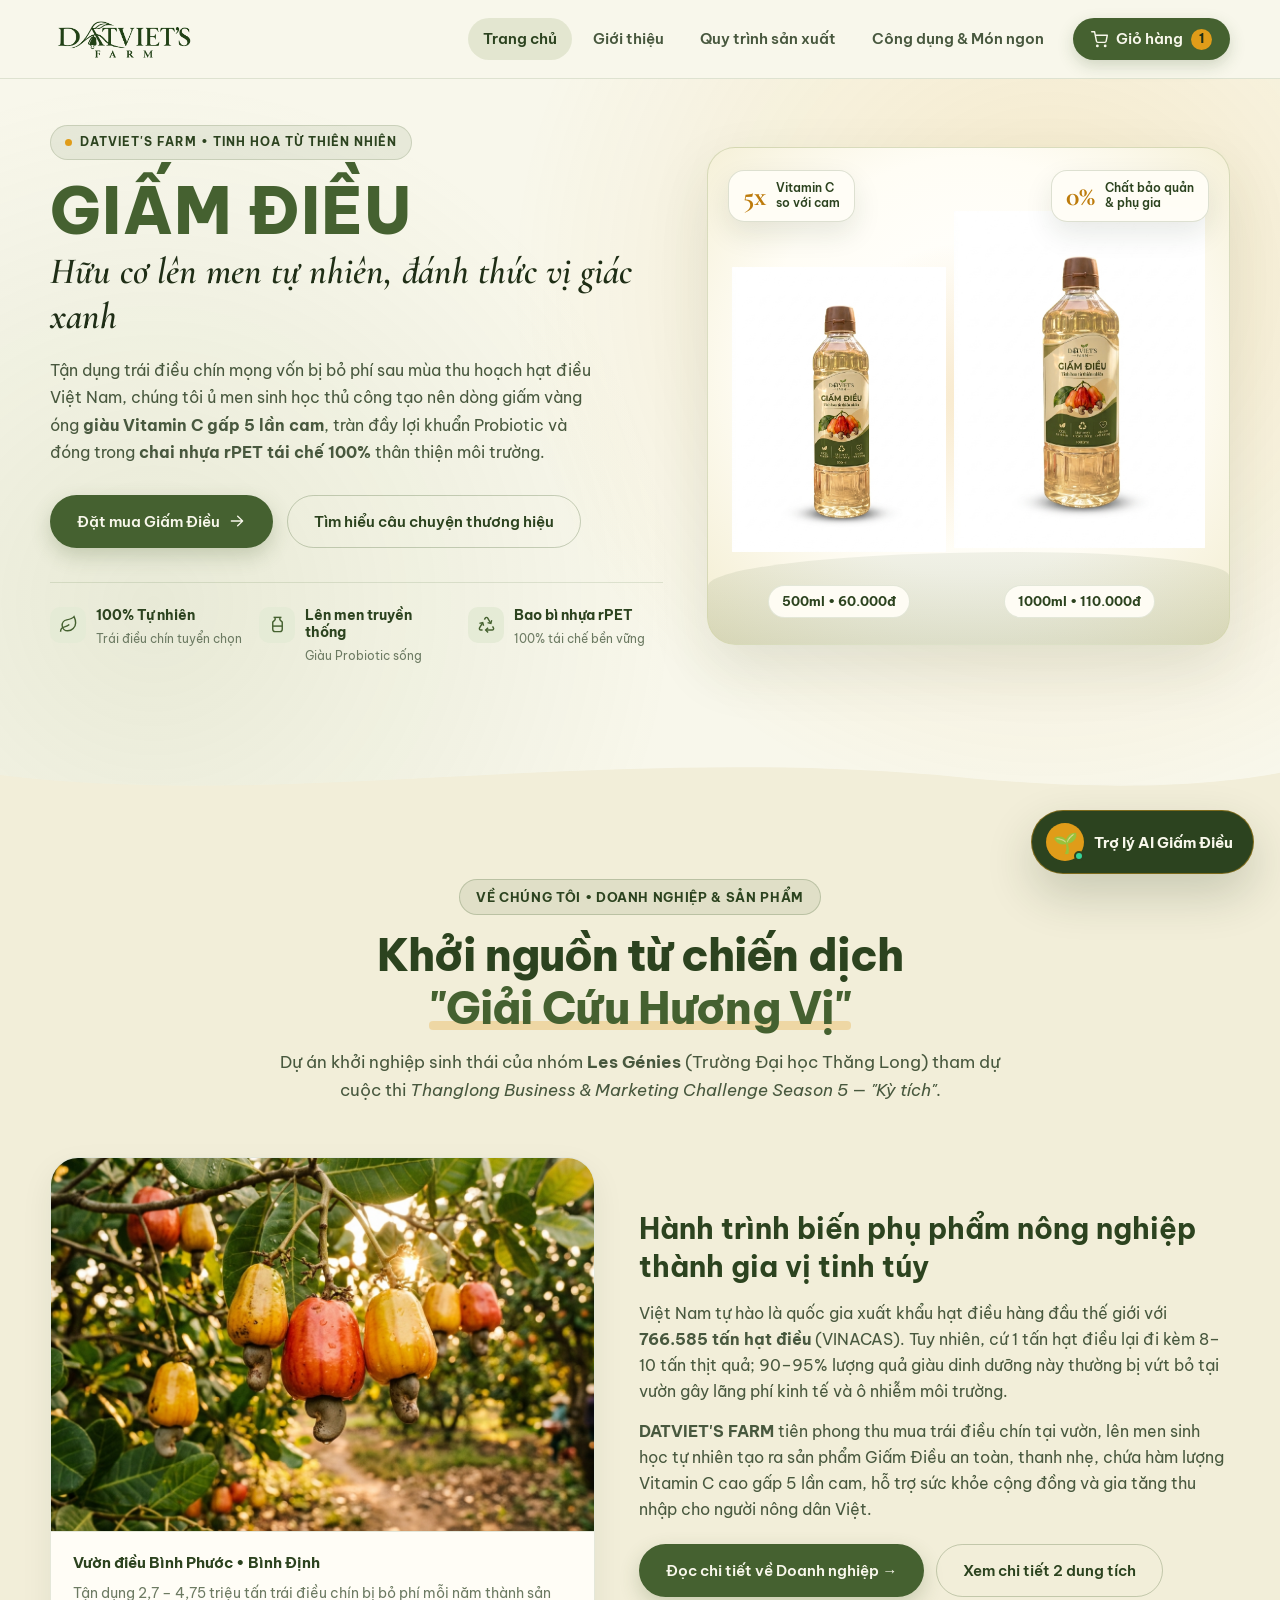
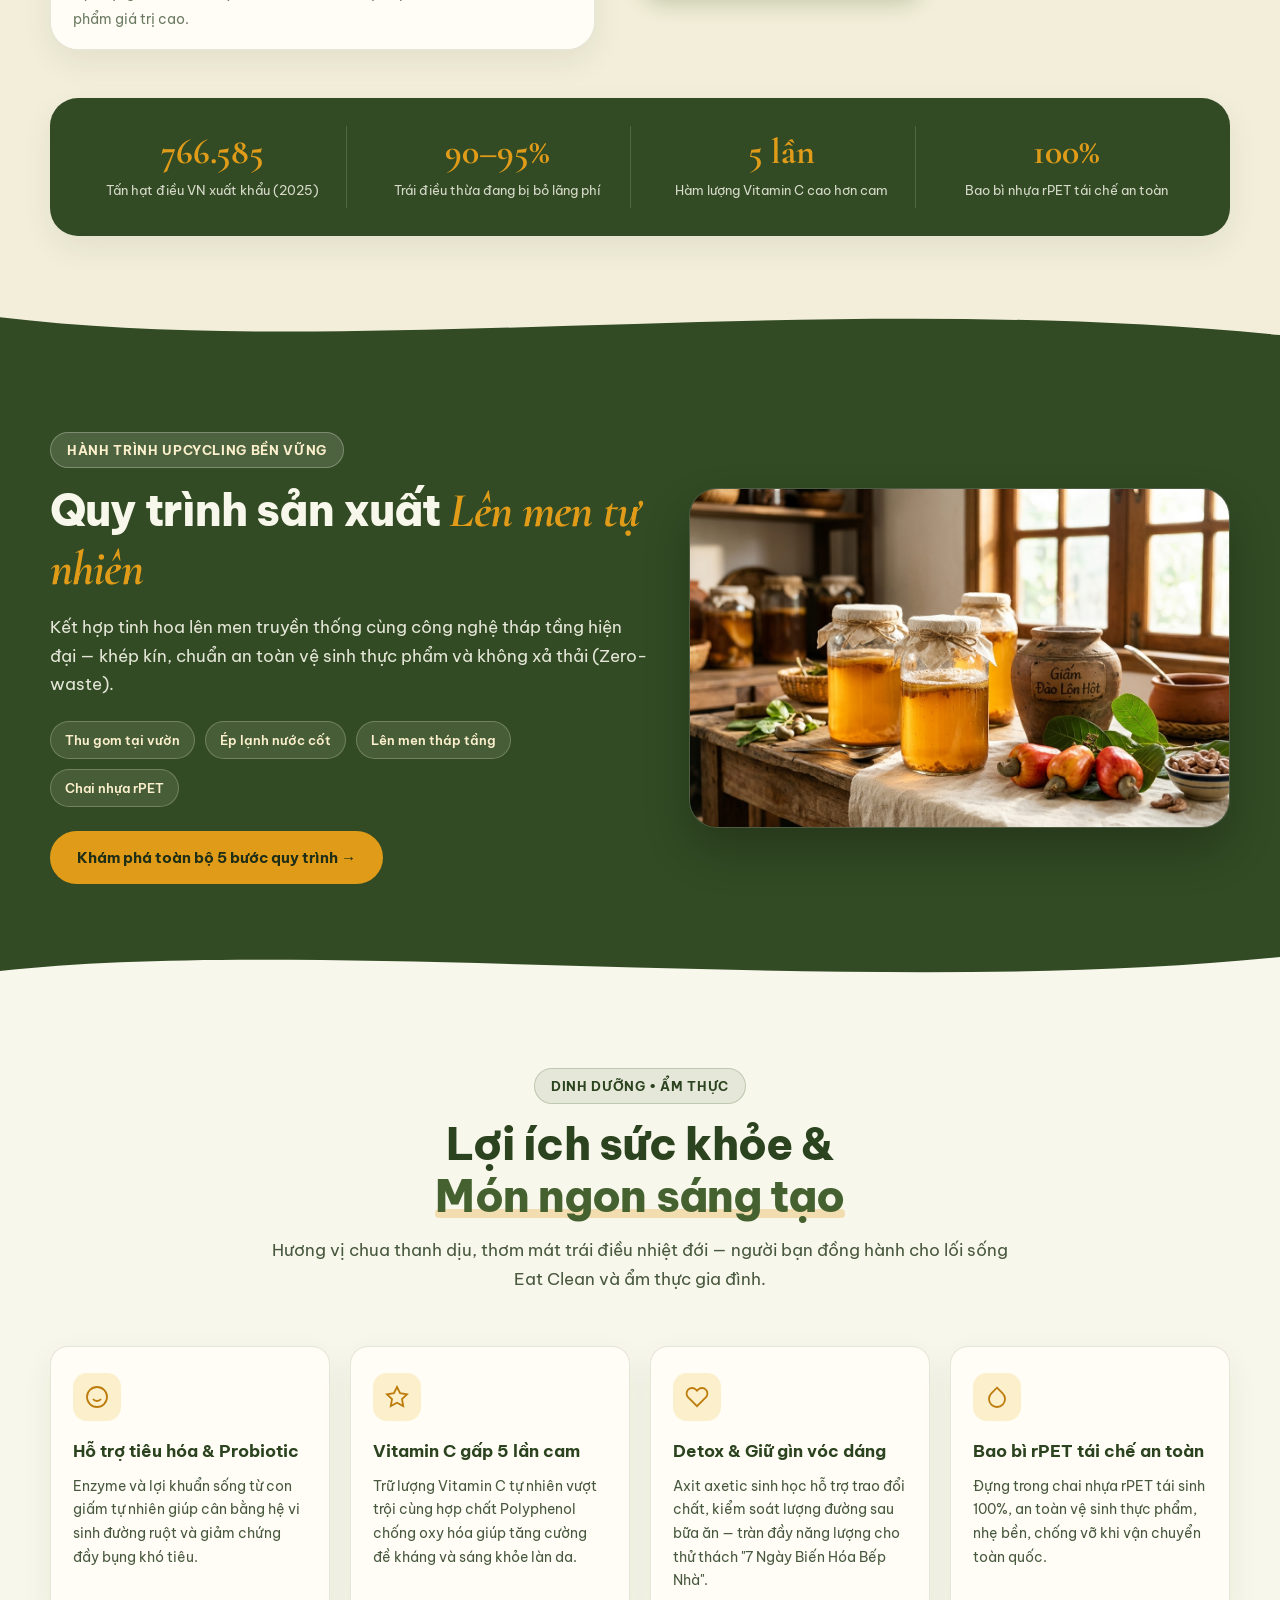
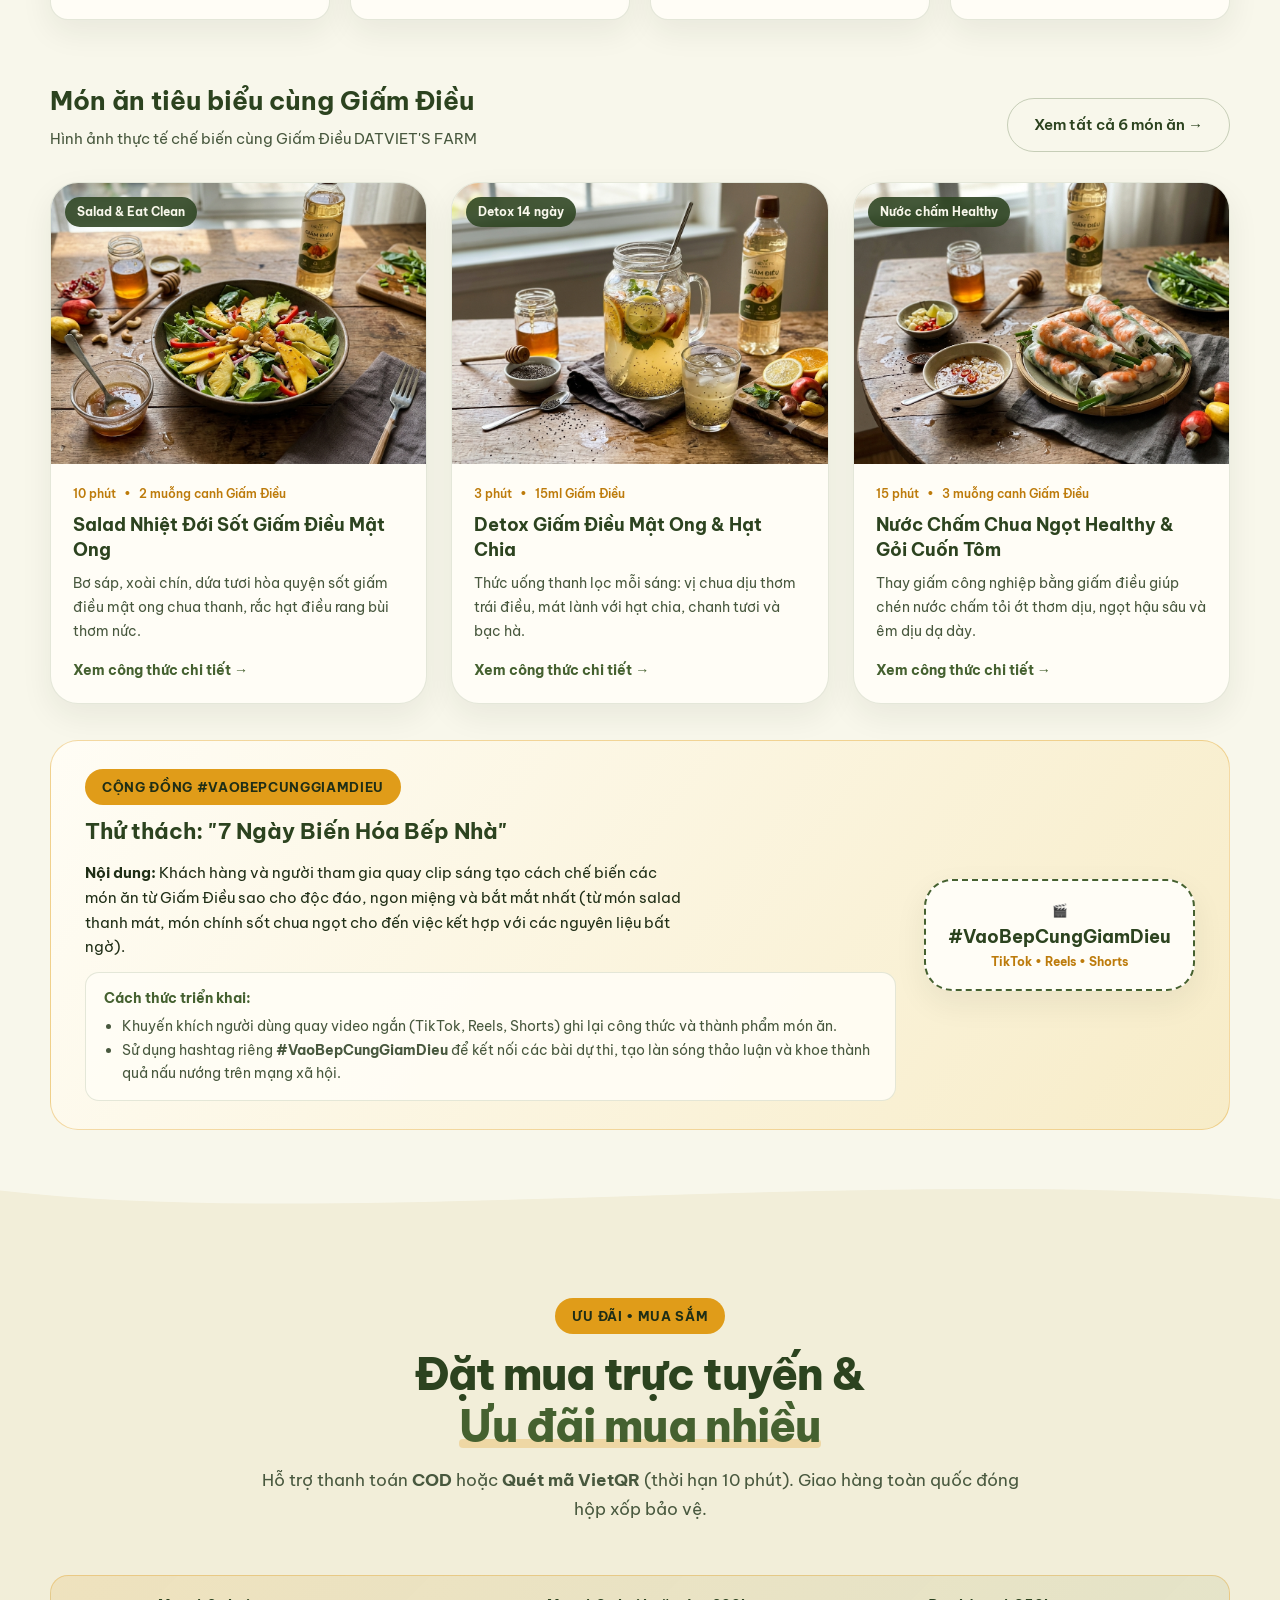
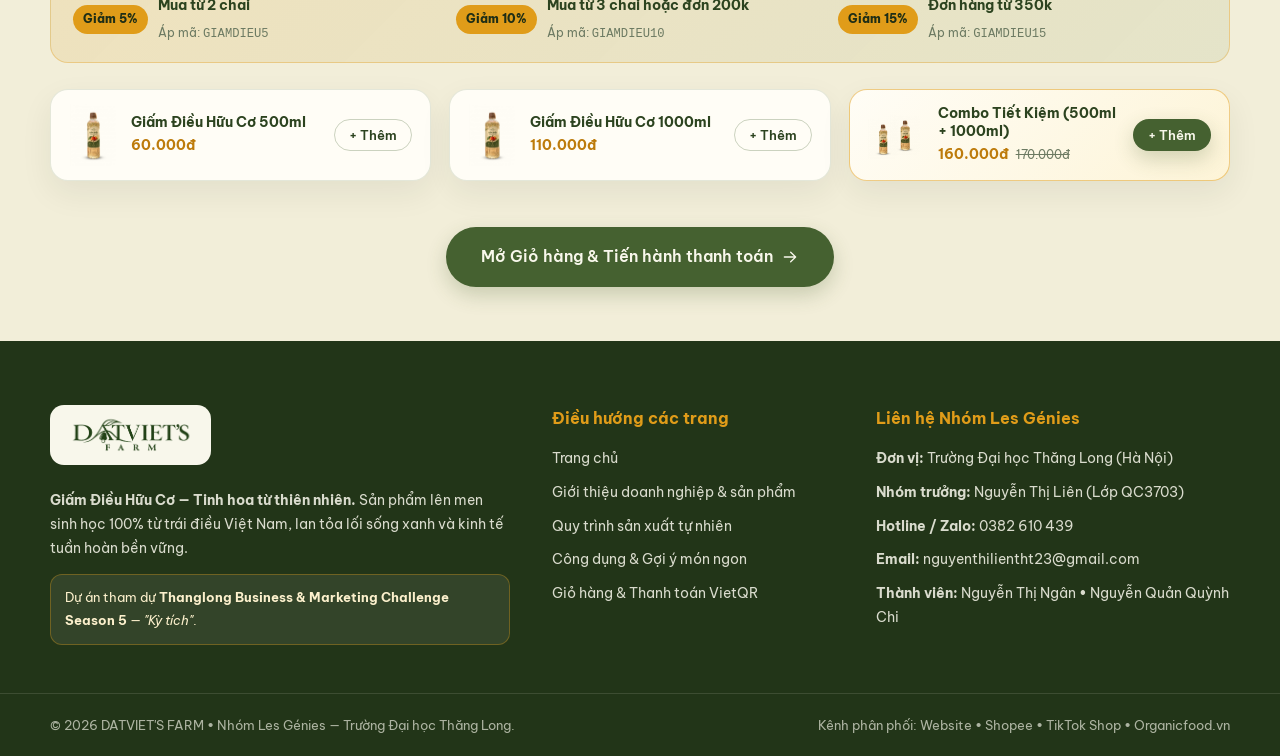
==== commit 14bb4183: "Update challenge to 7 Ngay Bien Hoa Bep Nha with hashtag #VaoBepCungGiamDieu" ====
--- a/index.html
+++ b/index.html
@@ -274,7 +274,7 @@
               <svg viewBox="0 0 24 24" fill="none" stroke="currentColor" stroke-width="1.8"><path d="M20.84 4.61a5.5 5.5 0 0 0-7.78 0L12 5.67l-1.06-1.06a5.5 5.5 0 0 0-7.78 7.78l1.06 1.06L12 21.23l7.78-7.78 1.06-1.06a5.5 5.5 0 0 0 0-7.78z"/></svg>
             </div>
             <h3>Detox &amp; Giữ gìn vóc dáng</h3>
-            <p>Axit axetic sinh học hỗ trợ trao đổi chất, kiểm soát lượng đường sau bữa ăn — tối ưu cho thử thách "14 ngày Detox".</p>
+            <p>Axit axetic sinh học hỗ trợ trao đổi chất, kiểm soát lượng đường sau bữa ăn — tràn đầy năng lượng cho thử thách "7 Ngày Biến Hóa Bếp Nhà".</p>
           </div>
 
           <div class="benefit-card reveal">
@@ -340,6 +340,35 @@
               <button class="recipe-btn" data-recipe="goi-cuon-nuoc-cham">Xem công thức chi tiết &rarr;</button>
             </div>
           </article>
+        </div>
+
+        <!-- BANNER THỬ THÁCH 7 NGÀY BIẾN HÓA BẾP NHÀ -->
+        <div class="challenge-banner reveal">
+          <div class="challenge-copy">
+            <div class="section-badge badge-gold" style="margin-bottom:8px;">
+              <span>Cộng đồng #VaoBepCungGiamDieu</span>
+            </div>
+            <h3 style="margin:0 0 10px;font-size:1.4rem;color:var(--green-deep);">
+              Thử thách: "7 Ngày Biến Hóa Bếp Nhà"
+            </h3>
+            <p style="margin-bottom:12px;font-size:0.94rem;line-height:1.65;color:var(--ink);">
+              <strong>Nội dung:</strong> Khách hàng và người tham gia quay clip sáng tạo cách chế biến các món ăn từ Giấm Điều sao cho độc đáo, ngon miệng và bắt mắt nhất (từ món salad thanh mát, món chính sốt chua ngọt cho đến việc kết hợp với các nguyên liệu bất ngờ).
+            </p>
+            <div style="background:rgba(255,253,246,0.9);padding:14px 18px;border-radius:14px;border:1px solid var(--border-subtle);font-size:0.88rem;color:var(--ink-secondary);">
+              <strong style="color:var(--green-primary);display:block;margin-bottom:4px;">Cách thức triển khai:</strong>
+              <ul style="margin:0;padding-left:18px;">
+                <li>Khuyến khích người dùng quay video ngắn (TikTok, Reels, Shorts) ghi lại công thức và thành phẩm món ăn.</li>
+                <li>Sử dụng hashtag riêng <strong>#VaoBepCungGiamDieu</strong> để kết nối các bài dự thi, tạo làn sóng thảo luận và khoe thành quả nấu nướng trên mạng xã hội.</li>
+              </ul>
+            </div>
+          </div>
+          <div class="challenge-hashtag-badge">
+            <div class="hashtag-pill">
+              <span class="hashtag-icon">🎬</span>
+              <strong>#VaoBepCungGiamDieu</strong>
+              <span>TikTok &bull; Reels &bull; Shorts</span>
+            </div>
+          </div>
         </div>
       </div>
 
--- a/styles.css
+++ b/styles.css
@@ -1441,6 +1441,49 @@
   align-items: center;
   gap: 10px;
   flex-shrink: 0;
+}
+
+.challenge-hashtag-badge {
+  display: flex;
+  align-items: center;
+  justify-content: center;
+  flex-shrink: 0;
+}
+
+.hashtag-pill {
+  padding: 16px 22px;
+  border-radius: var(--radius-lg);
+  background: var(--bg-card);
+  border: 2px dashed var(--green-primary);
+  text-align: center;
+  box-shadow: var(--shadow-soft);
+  transition: transform var(--transition);
+}
+
+.hashtag-pill:hover {
+  transform: scale(1.04);
+}
+
+.hashtag-icon {
+  font-size: 2rem;
+  display: block;
+  margin-bottom: 4px;
+}
+
+.hashtag-pill strong {
+  display: block;
+  font-family: var(--font-sans);
+  font-size: 1.12rem;
+  color: var(--green-deep);
+  line-height: 1.2;
+}
+
+.hashtag-pill span {
+  font-size: 0.78rem;
+  color: var(--amber-deep);
+  font-weight: 700;
+  display: block;
+  margin-top: 4px;
 }
 
 .dosage-pill {
